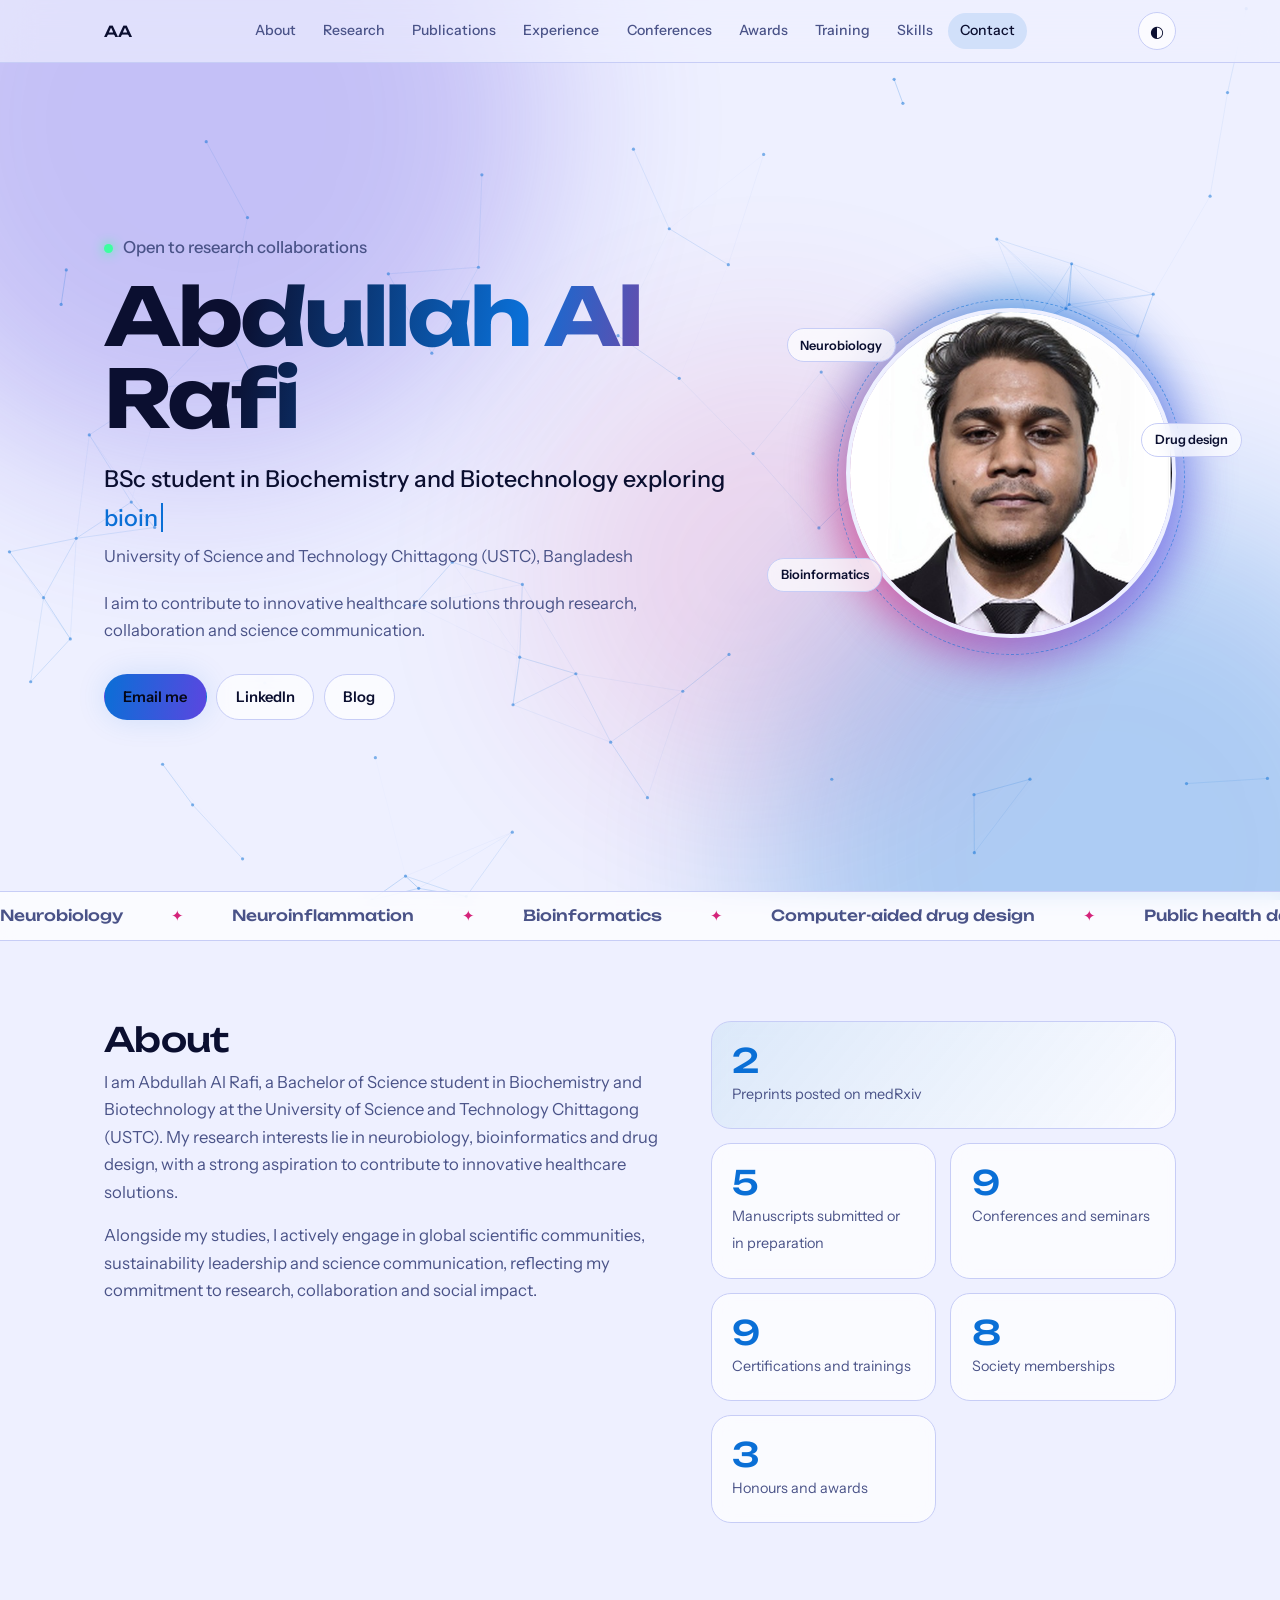
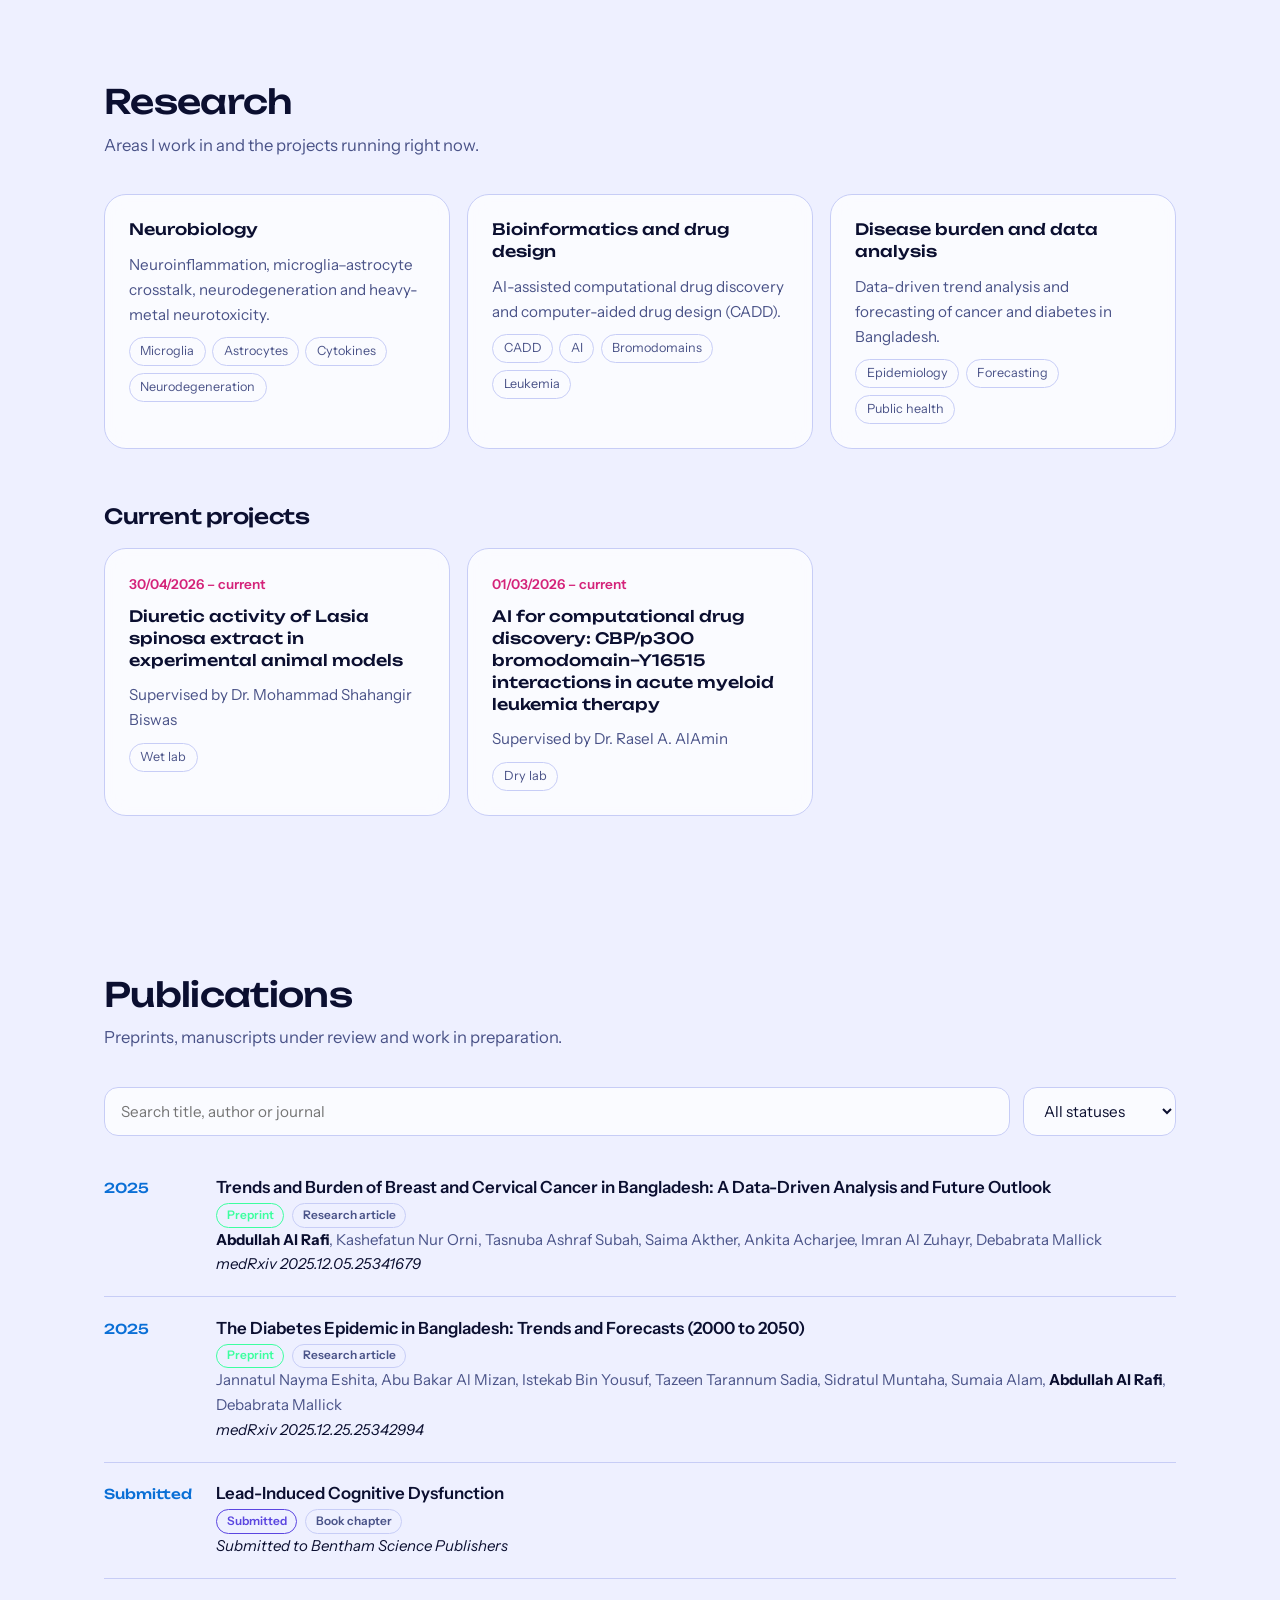
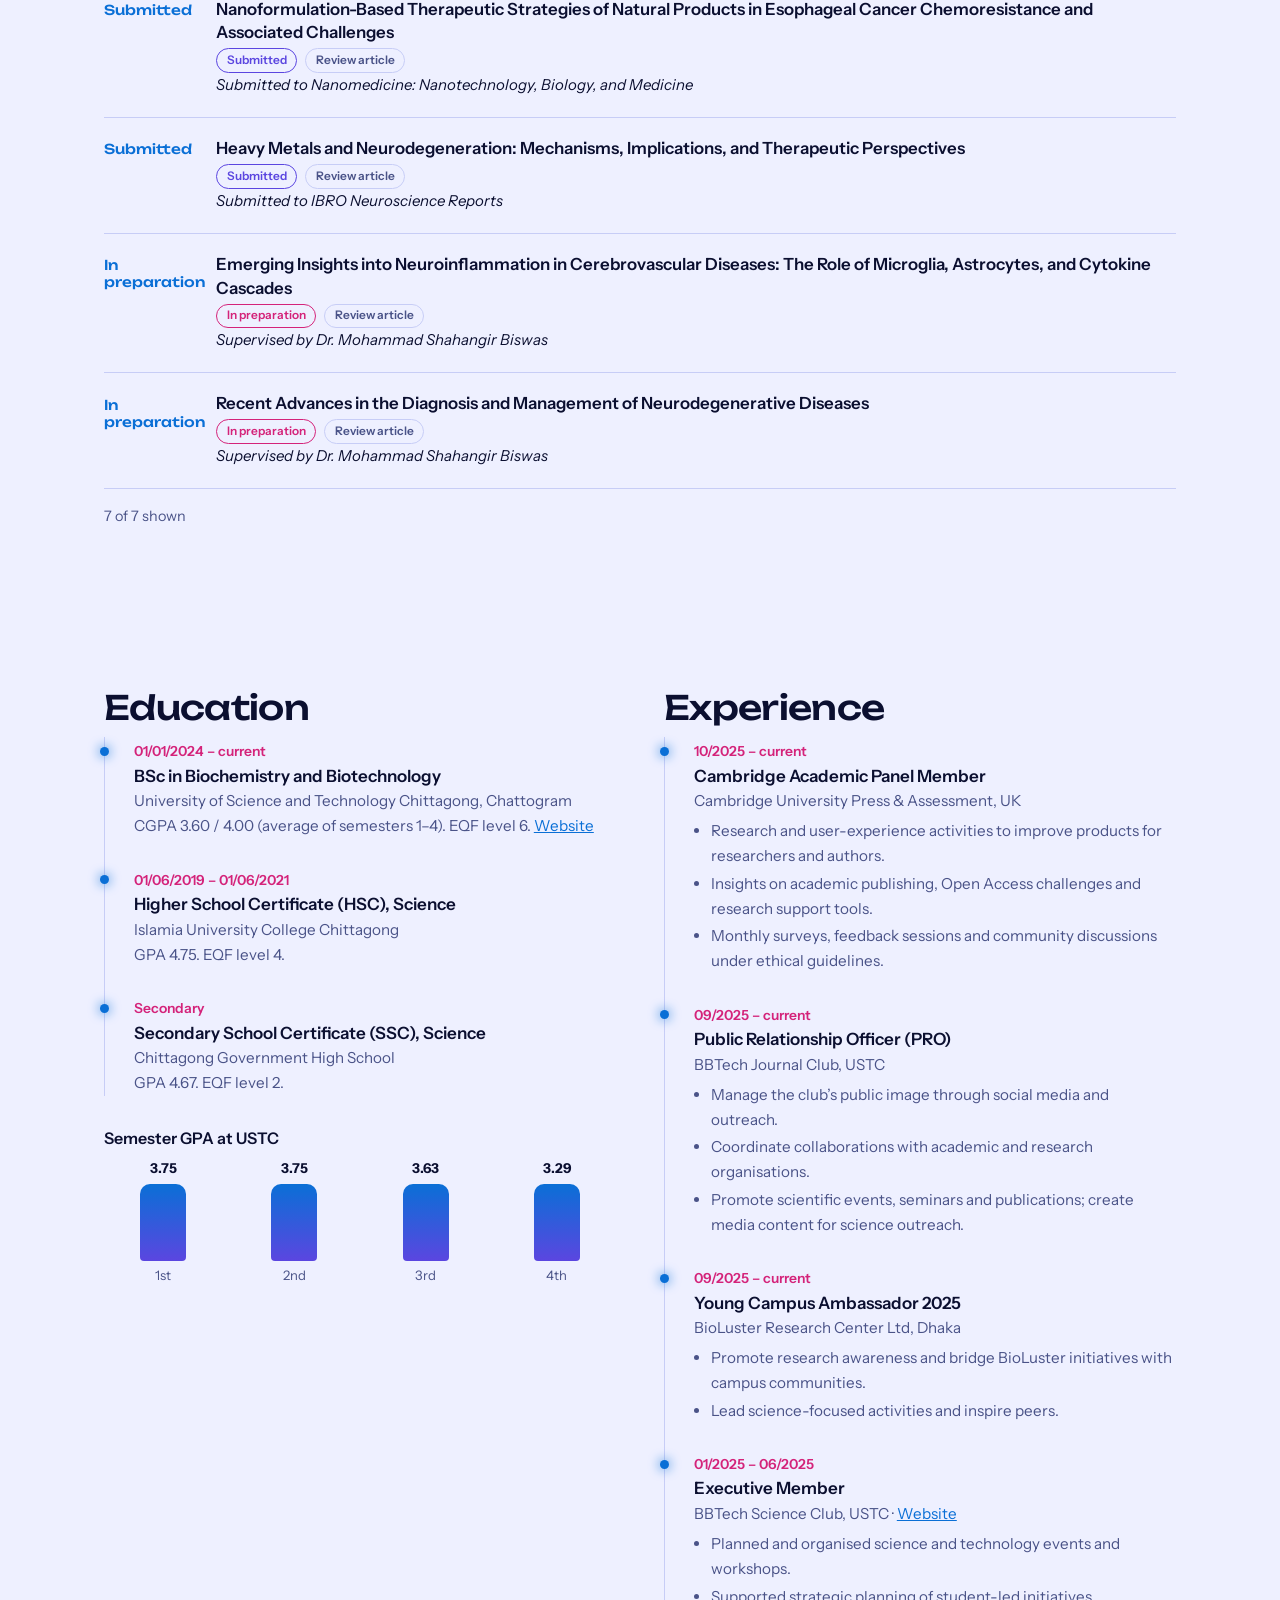
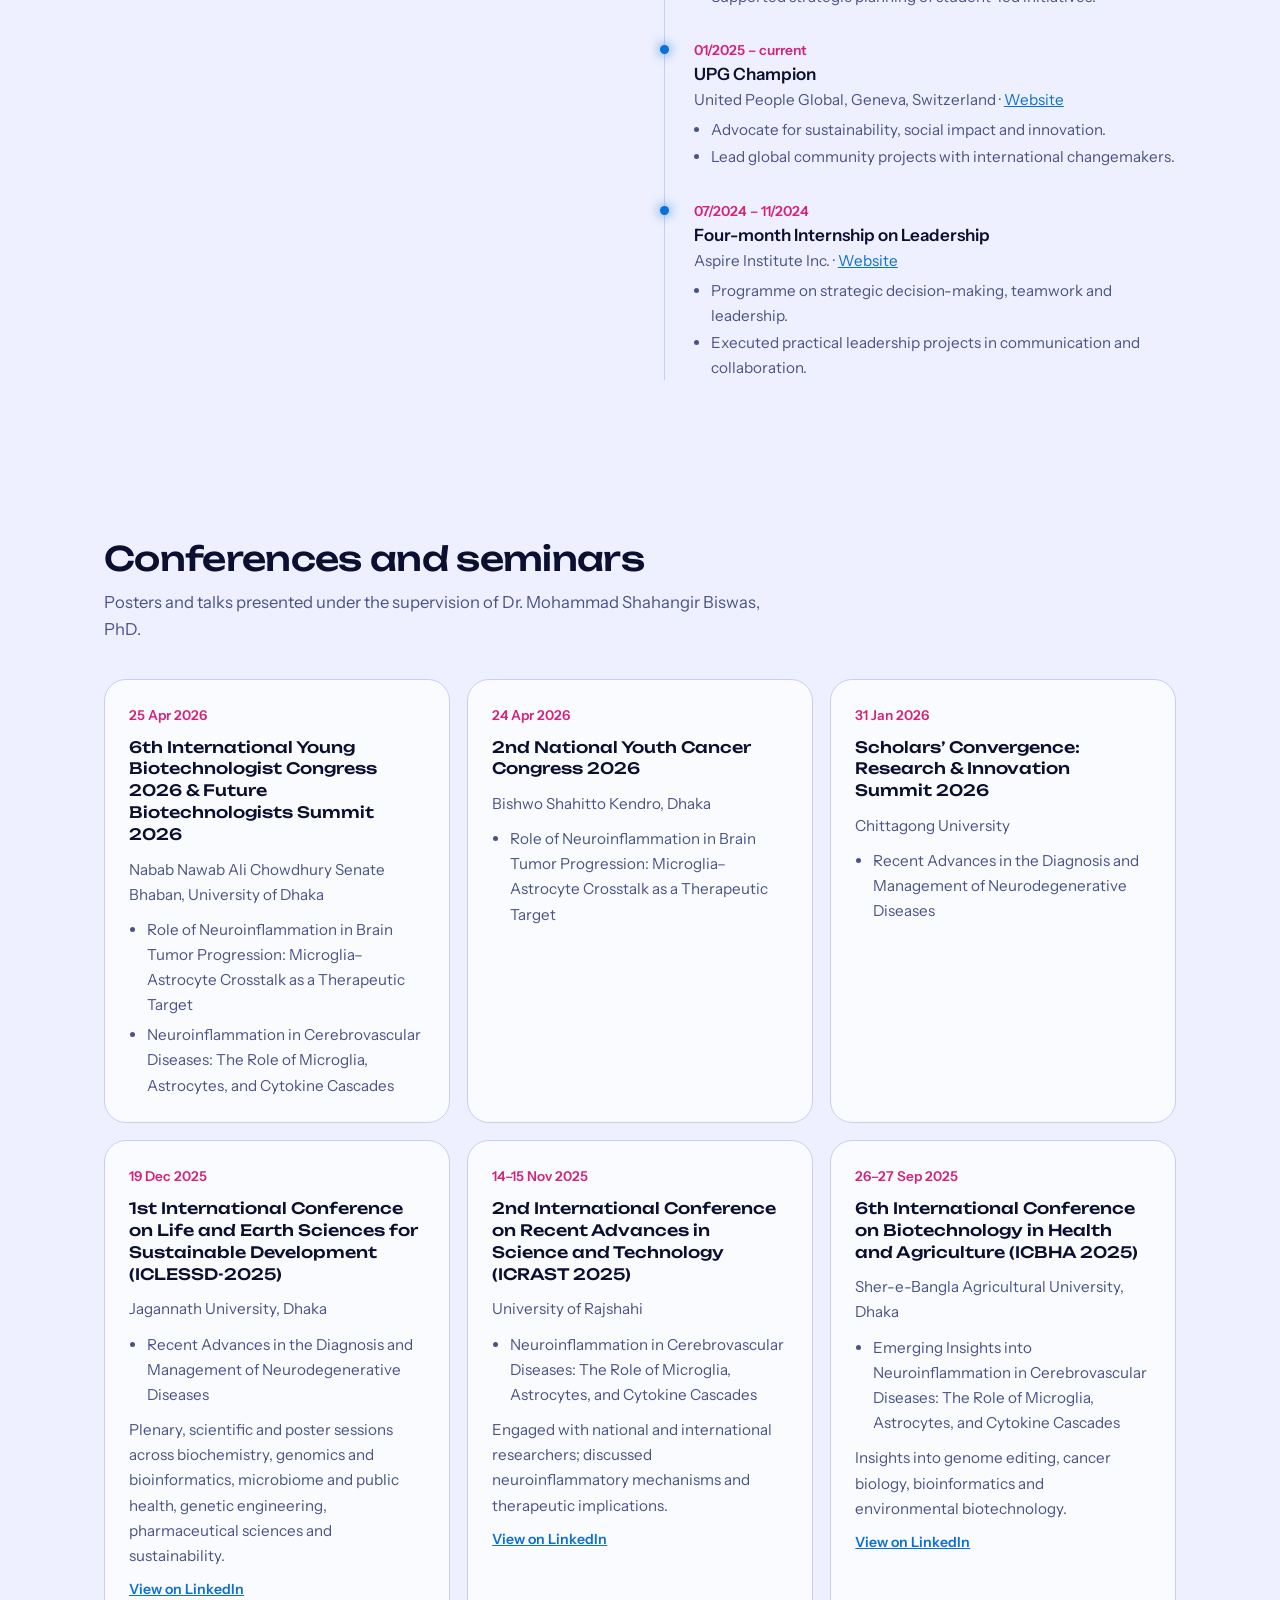
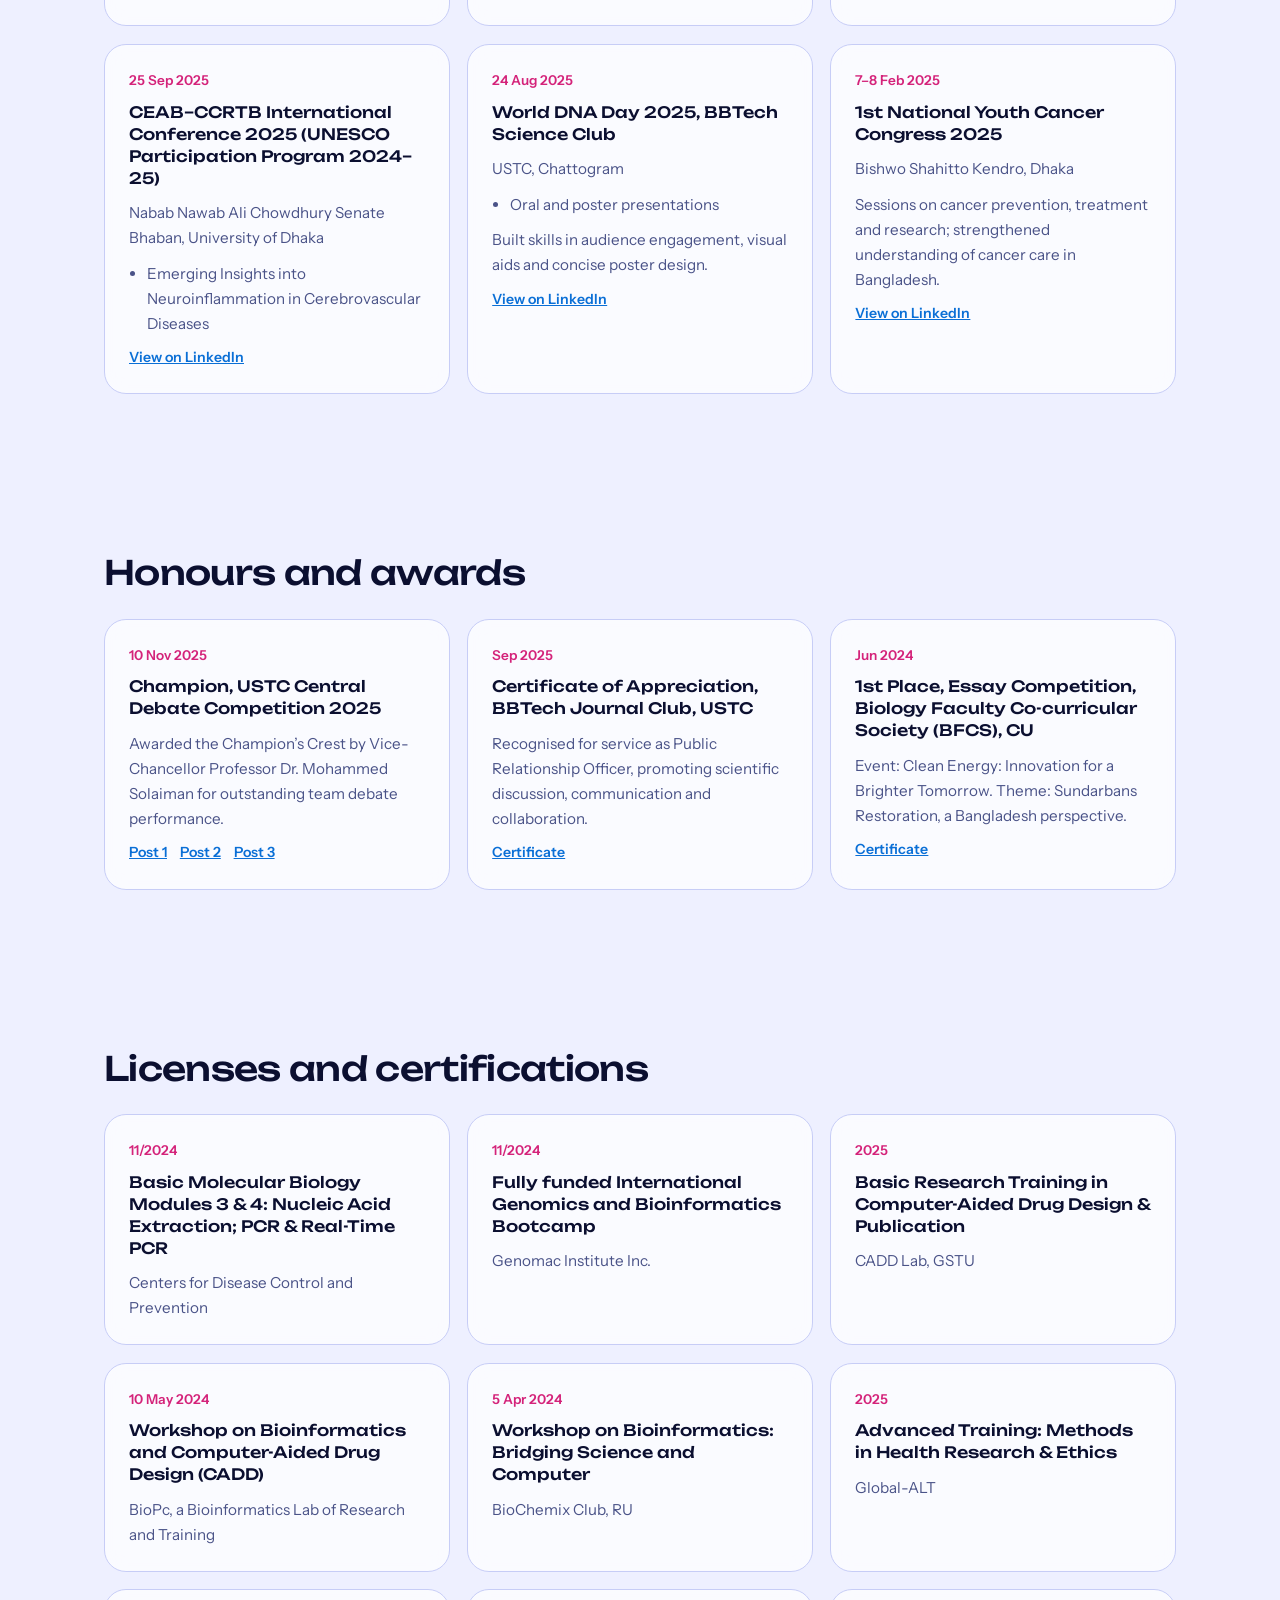
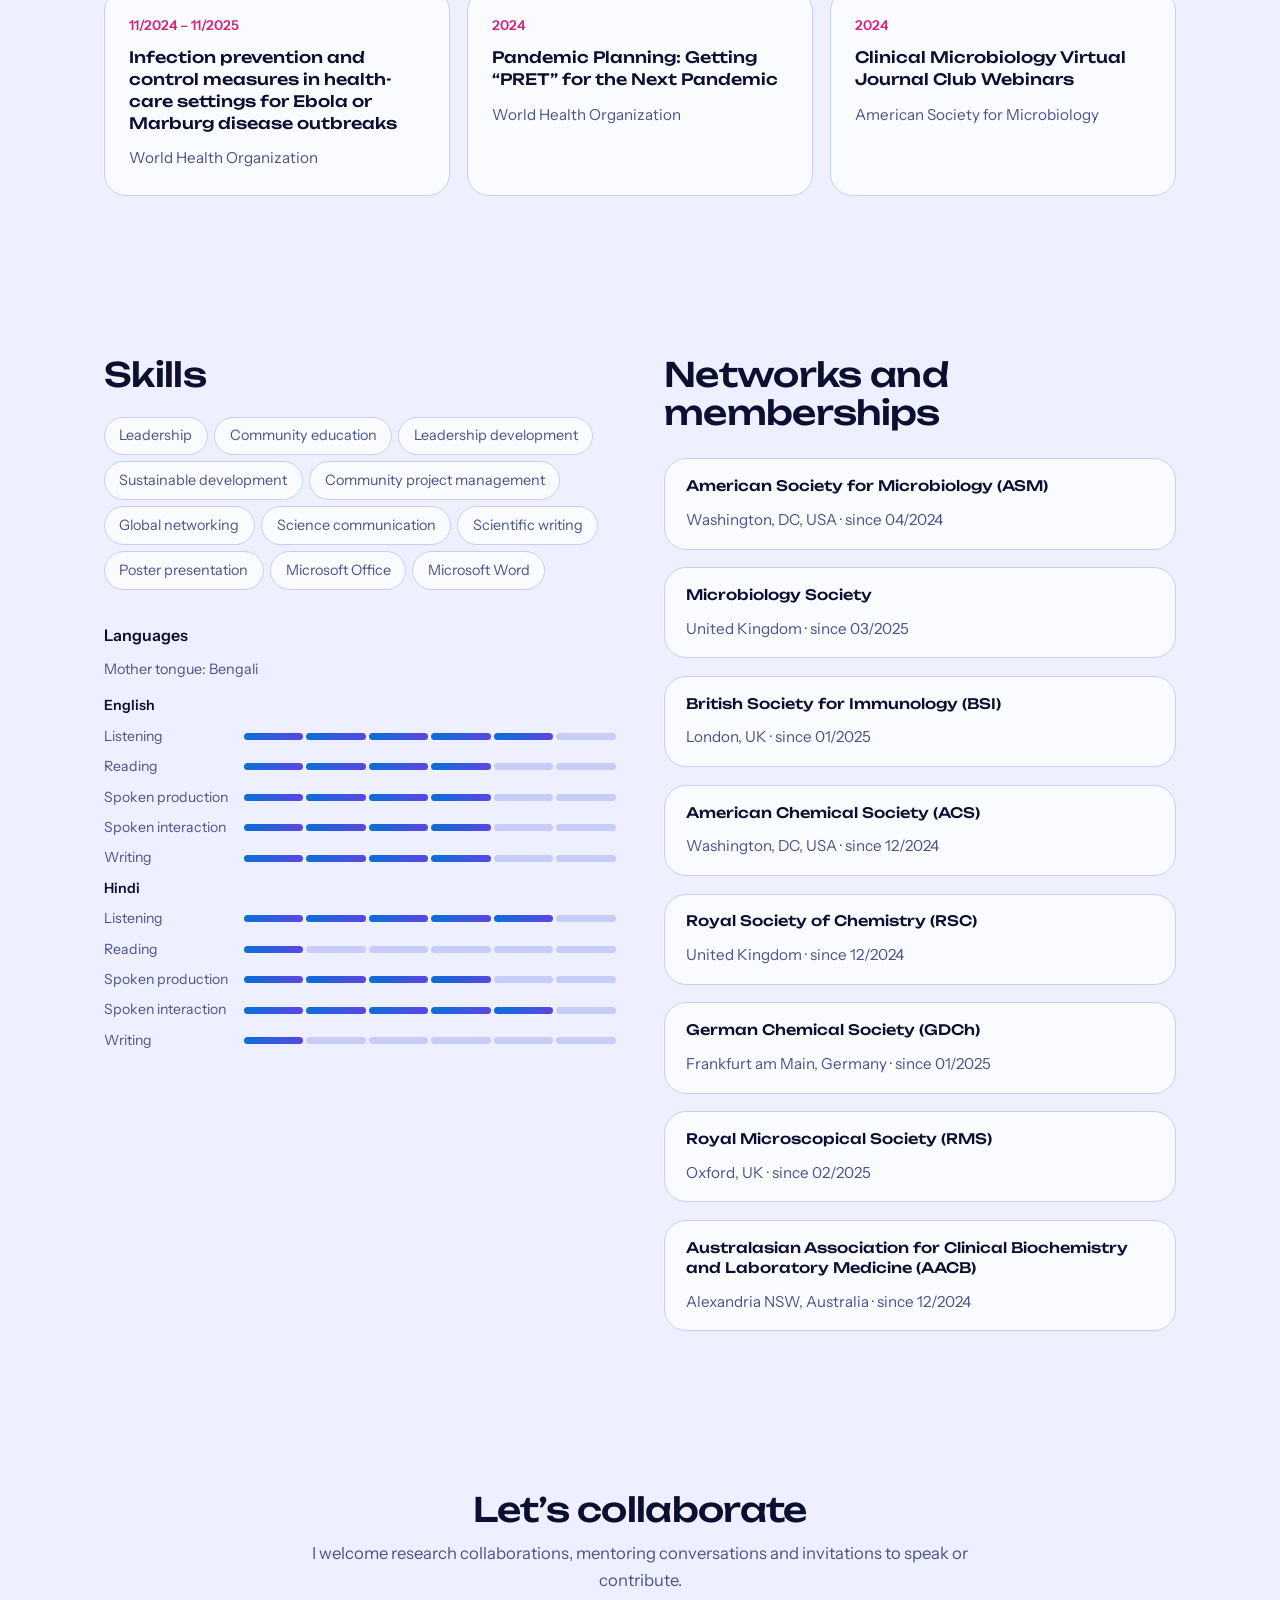
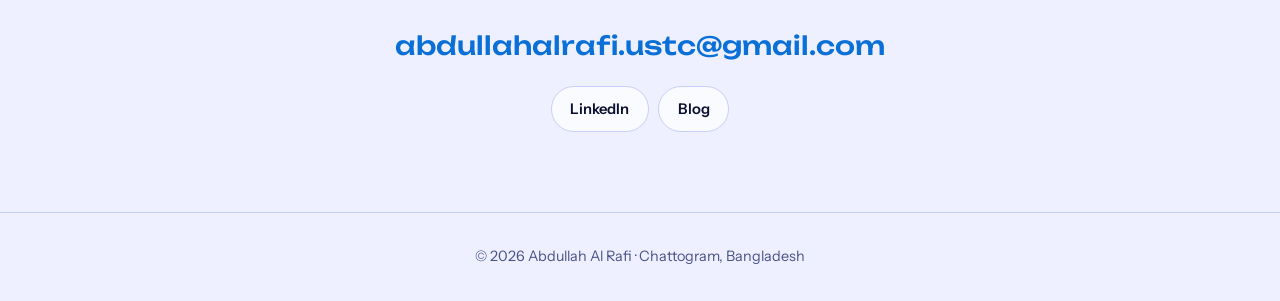
==== index.html @ 3cf6be60 "initial uploaded portfolio" ====
<!DOCTYPE html>
<html lang="en">
<head>
<meta charset="utf-8">
<meta name="viewport" content="width=device-width, initial-scale=1">
<title>Abdullah Al Rafi – Biochemistry, Neurobiology and Bioinformatics</title>
<meta name="description" content="Abdullah Al Rafi: BSc student in Biochemistry and Biotechnology at USTC. Neurobiology, bioinformatics and drug design research.">
<link rel="preconnect" href="https://fonts.googleapis.com">
<link rel="preconnect" href="https://fonts.gstatic.com" crossorigin>
<link href="https://fonts.googleapis.com/css2?family=Unbounded:wght@300;500;700&family=Instrument+Sans:ital,wght@0,400;0,500;0,600;1,400&display=swap" rel="stylesheet">
<style>
:root{--bg:#050716;--panel:#0d1131;--glass:rgba(16,21,58,.62);--line:#26305f;--ink:#eaedff;--mute:#9099cf;--ice:#6ff2ff;--flare:#ff5fa8;--vio:#8b7bff;--glow:rgba(111,242,255,.17);--display:'Unbounded','Trebuchet MS',sans-serif;--body:'Instrument Sans','Segoe UI',sans-serif}
@media(prefers-color-scheme:light){:root:not([data-theme=dark]){--bg:#eef0ff;--panel:#fff;--glass:rgba(255,255,255,.7);--line:#c7cdf6;--ink:#0b0f30;--mute:#4a5388;--ice:#0a6fd6;--flare:#d4237a;--vio:#5b46e0;--glow:rgba(10,111,214,.13)}}
:root[data-theme=light]{--bg:#eef0ff;--panel:#fff;--glass:rgba(255,255,255,.7);--line:#c7cdf6;--ink:#0b0f30;--mute:#4a5388;--ice:#0a6fd6;--flare:#d4237a;--vio:#5b46e0;--glow:rgba(10,111,214,.13)}
*{box-sizing:border-box;margin:0}
html{scroll-behavior:smooth;scroll-padding-top:76px}
body{background:var(--bg);color:var(--ink);font:400 1.04rem/1.65 var(--body);-webkit-font-smoothing:antialiased;overflow-x:hidden}
a{color:inherit}
:focus-visible{outline:2px solid var(--ice);outline-offset:3px;border-radius:6px}
.aurora{position:fixed;inset:0;z-index:0;pointer-events:none;overflow:hidden}
.aurora i{position:absolute;width:55vw;height:55vw;border-radius:50%;filter:blur(90px);opacity:.28;animation:drift 26s ease-in-out infinite alternate}
.aurora i:nth-child(1){background:var(--vio);top:-18vw;left:-12vw}
.aurora i:nth-child(2){background:var(--ice);bottom:-24vw;right:-14vw;animation-delay:-9s}
.aurora i:nth-child(3){background:var(--flare);width:36vw;height:36vw;top:38%;left:42%;opacity:.12;animation-delay:-16s}
@keyframes drift{to{transform:translate(8vw,6vw) scale(1.15)}}
#net{position:fixed;inset:0;width:100%;height:100%;z-index:0;pointer-events:none}
nav,header,main,footer{position:relative;z-index:1}
#bar{position:fixed;top:0;left:0;height:3px;width:0;z-index:20;background:linear-gradient(90deg,var(--ice),var(--vio),var(--flare))}
.wrap{max-width:1120px;margin:0 auto;padding:0 1.5rem}
nav{position:sticky;top:0;z-index:10;backdrop-filter:blur(16px);background:color-mix(in srgb,var(--bg) 66%,transparent);border-bottom:1px solid var(--line)}
nav .wrap{display:flex;justify-content:space-between;align-items:center;height:62px;gap:1rem}
nav b{font:500 .95rem var(--display)}
nav ul{display:flex;gap:.2rem;list-style:none;padding:0;overflow-x:auto;scrollbar-width:none}
nav ul a{display:block;padding:.4rem .75rem;border-radius:999px;text-decoration:none;color:var(--mute);font-weight:500;font-size:.88rem;white-space:nowrap;transition:color .2s,background .2s}
nav ul a:hover{color:var(--ink)}
nav ul a.on{color:var(--ink);background:var(--glow)}
#theme{background:var(--glass);border:1px solid var(--line);color:var(--ink);width:38px;height:38px;border-radius:50%;cursor:pointer;font-size:1rem;flex:none}
.hero{min-height:92vh;display:flex;align-items:center;padding:3rem 0}
.hero .wrap{display:grid;grid-template-columns:1fr auto;gap:4rem;align-items:center}
.hello{color:var(--mute);font-weight:500;margin-bottom:.9rem;display:flex;align-items:center;gap:.6rem}
.hello::before{content:"";width:9px;height:9px;border-radius:50%;background:#3dffa0;box-shadow:0 0 12px #3dffa0}
.hero h1{font:700 clamp(2.4rem,6.6vw,5rem)/1.02 var(--display);letter-spacing:-.035em;background:linear-gradient(100deg,var(--ink) 20%,var(--ice) 60%,var(--flare));-webkit-background-clip:text;background-clip:text;color:transparent}
.line{margin-top:1.3rem;font-size:clamp(1.1rem,2.2vw,1.45rem);font-weight:500}
.typed{color:var(--ice);border-right:2px solid var(--ice);padding-right:3px}
.aff{color:var(--mute);margin-top:.4rem}
.pitch{max-width:54ch;color:var(--mute);margin:1.2rem 0 1.8rem}
.links{display:flex;flex-wrap:wrap;gap:.6rem}
.btn{display:inline-block;padding:.62rem 1.15rem;border-radius:999px;font-weight:600;font-size:.92rem;text-decoration:none;border:1px solid var(--line);background:var(--glass);backdrop-filter:blur(8px);transition:transform .2s,border-color .2s,box-shadow .2s}
.btn.main{background:linear-gradient(100deg,var(--ice),var(--vio));color:#050716;border-color:transparent;box-shadow:0 0 30px var(--glow)}
.btn:hover{transform:translateY(-2px);border-color:var(--ice)}
.photo{position:relative;width:clamp(210px,27vw,330px);aspect-ratio:1}
.photo::before{content:"";position:absolute;inset:-16px;border-radius:50%;background:conic-gradient(from 0deg,var(--ice),var(--vio),var(--flare),var(--ice));filter:blur(22px);opacity:.6;animation:spin 14s linear infinite}
.photo::after{content:"";position:absolute;inset:-9px;border-radius:50%;border:1px dashed var(--ice);opacity:.55;animation:spin 40s linear infinite reverse}
.photo img,.photo .ini{position:relative;z-index:1;width:100%;height:100%;border-radius:50%;object-fit:cover;border:4px solid var(--bg);background:var(--panel)}
.photo .ini{display:grid;place-items:center;font:700 3.4rem var(--display);color:var(--ice)}
.chip{position:absolute;z-index:2;padding:.35rem .8rem;border-radius:999px;font-size:.8rem;font-weight:600;background:var(--glass);backdrop-filter:blur(10px);border:1px solid var(--line);animation:float 6s ease-in-out infinite alternate}
.chip:nth-of-type(1){top:6%;left:-18%}.chip:nth-of-type(2){bottom:16%;left:-24%;animation-delay:-2s}.chip:nth-of-type(3){top:34%;right:-20%;animation-delay:-4s}
@keyframes spin{to{transform:rotate(360deg)}}
@keyframes float{to{transform:translateY(-10px)}}
.marq{border-block:1px solid var(--line);background:var(--glass);backdrop-filter:blur(8px);overflow:hidden;padding:.9rem 0}
.marq div{display:flex;gap:3rem;width:max-content;animation:scroll 40s linear infinite;color:var(--mute);font:500 .95rem var(--display)}
.marq span::after{content:"✦";margin-left:3rem;color:var(--flare)}
@keyframes scroll{to{transform:translateX(-50%)}}
section{padding:5rem 0}
h2{font:500 clamp(1.45rem,3.2vw,2.1rem)/1.15 var(--display);letter-spacing:-.02em;margin-bottom:.6rem}
.sub{color:var(--mute);margin-bottom:2.2rem;max-width:62ch}
.about{display:grid;grid-template-columns:1.2fr 1fr;gap:3rem;align-items:start}
.about p{color:var(--mute)}.about p+p{margin-top:1rem}
.stats{display:grid;grid-template-columns:1fr 1fr;gap:.9rem}
.stat{padding:1.3rem;border-radius:20px;background:var(--glass);backdrop-filter:blur(10px);border:1px solid var(--line)}
.stat:first-child{grid-column:span 2;background:linear-gradient(130deg,var(--glow),transparent),var(--glass)}
.stat strong{display:block;font:500 2.1rem/1.1 var(--display);color:var(--ice)}
.stat span{color:var(--mute);font-size:.9rem}
.grid{display:grid;grid-template-columns:repeat(auto-fill,minmax(310px,1fr));gap:1.1rem}
.card{position:relative;display:flex;flex-direction:column;gap:.65rem;padding:1.5rem;background:var(--glass);backdrop-filter:blur(10px);border:1px solid var(--line);border-radius:22px;text-decoration:none;overflow:hidden;transition:border-color .25s,transform .25s}
.card::before{content:"";position:absolute;inset:0;background:radial-gradient(340px circle at var(--mx,50%) var(--my,0%),var(--glow),transparent 60%);opacity:0;transition:opacity .3s;pointer-events:none}
.card:hover{border-color:var(--ice)}.card:hover::before{opacity:1}
a.card:hover{transform:translateY(-3px)}
.card>*{position:relative}
.card h3{font:500 .98rem/1.4 var(--display)}
.card p,.card li{color:var(--mute);font-size:.95rem}
.card ul{padding-left:1.1rem;display:grid;gap:.3rem}
.when{color:var(--flare);font-weight:600;font-size:.85rem}
.tags{display:flex;flex-wrap:wrap;gap:.4rem}
.tags i{font-style:normal;font-size:.79rem;padding:.2rem .65rem;border:1px solid var(--line);border-radius:999px;color:var(--mute)}
.lk{display:flex;flex-wrap:wrap;gap:.8rem;font-size:.88rem;font-weight:600}.lk a{color:var(--ice)}
.meta{display:flex;gap:1rem;font-size:.86rem;color:var(--mute)}
.dot{display:inline-block;width:9px;height:9px;border-radius:50%;background:var(--flare);margin-right:.4rem}
.tools{display:flex;gap:.8rem;flex-wrap:wrap;margin-bottom:1.3rem}
.tools input,.tools select{background:var(--glass);color:var(--ink);border:1px solid var(--line);border-radius:14px;padding:.7rem 1rem;font:inherit;font-size:.95rem}
.tools input{flex:1;min-width:200px}
.pub{display:grid;grid-template-columns:96px 1fr;gap:1rem;padding:1.2rem 0;border-bottom:1px solid var(--line)}
.pub .yr{font:500 .85rem var(--display);color:var(--ice);padding-top:.2rem}
.pub h3{font:600 1.05rem/1.4 var(--body)}
.pub h3 a{text-decoration:none}.pub h3 a:hover{color:var(--ice)}
.pub .au{color:var(--mute);font-size:.94rem}.pub .au b{color:var(--ink)}
.pub .ve{font-size:.94rem;font-style:italic}
.tg{display:inline-block;margin:.1rem .5rem 0 0;font-size:.74rem;font-style:normal;font-weight:600;padding:.1rem .6rem;border:1px solid var(--flare);color:var(--flare);border-radius:999px}
.tg.ok{border-color:#3dffa0;color:#3dffa0}.tg.sub2{border-color:var(--vio);color:var(--vio)}
.two{display:grid;grid-template-columns:1fr 1fr;gap:3rem}
.tl{position:relative;padding-left:1.8rem;border-left:1px solid var(--line);display:grid;gap:1.7rem}
.tl>div{position:relative}
.tl>div::before{content:"";position:absolute;left:calc(-1.8rem - 5px);top:.6rem;width:9px;height:9px;border-radius:50%;background:var(--ice);box-shadow:0 0 12px var(--ice)}
.tl small{color:var(--flare);font-weight:600}
.tl h3{font:600 1.06rem/1.4 var(--body)}.tl p,.tl li{color:var(--mute);font-size:.95rem}
.tl ul{padding-left:1.1rem;margin-top:.3rem;display:grid;gap:.15rem}
.gpa{display:flex;align-items:flex-end;gap:.8rem;height:130px;margin-top:.6rem}
.gpa div{flex:1;display:flex;flex-direction:column;justify-content:flex-end;align-items:center;gap:.3rem;height:100%;font-size:.82rem;color:var(--mute)}
.gpa em{display:block;width:100%;max-width:46px;border-radius:10px 10px 4px 4px;background:linear-gradient(180deg,var(--ice),var(--vio));font-style:normal}
.gpa b{color:var(--ink);font-size:.85rem}
.lang{display:grid;gap:.45rem;font-size:.88rem;color:var(--mute)}
.lang div{display:grid;grid-template-columns:130px 1fr;align-items:center;gap:.6rem}
.seg{display:flex;gap:3px}.seg i{height:7px;flex:1;border-radius:4px;background:var(--line)}.seg i.f{background:linear-gradient(90deg,var(--ice),var(--vio))}
.list{list-style:none;padding:0;display:grid;gap:.9rem}
.contact{text-align:center}.contact .sub{margin-inline:auto}.contact .links{justify-content:center}
.big{font:500 clamp(1.1rem,3vw,1.6rem) var(--display);text-decoration:none;color:var(--ice);word-break:break-all;display:inline-block;margin-bottom:1.6rem}
footer{padding:2rem 0;text-align:center;color:var(--mute);font-size:.9rem;border-top:1px solid var(--line)}
.note{color:var(--mute);font-size:.9rem;margin-top:1rem}
#top{position:fixed;right:1.2rem;bottom:1.2rem;z-index:10;width:44px;height:44px;border-radius:50%;border:1px solid var(--line);background:var(--glass);backdrop-filter:blur(10px);color:var(--ink);cursor:pointer;opacity:0;pointer-events:none;transition:opacity .25s}
#top.show{opacity:1;pointer-events:auto}
@media(max-width:860px){.hero .wrap,.about,.two{grid-template-columns:1fr}.photo{width:210px;order:-1;margin:1rem 0 0 1.4rem}.chip{display:none}.pub{grid-template-columns:1fr;gap:.2rem}.hero{padding-top:1.5rem}}
@media(prefers-reduced-motion:reduce){*{transition:none!important;animation:none!important;scroll-behavior:auto!important}}
</style>
</head>
<body>
<div id="bar"></div>
<div class="aurora" aria-hidden="true"><i></i><i></i><i></i></div>
<canvas id="net" aria-hidden="true"></canvas>

<nav><div class="wrap"><b id="brand">AR</b>
<ul id="menu"></ul>
<button id="theme" aria-label="Switch light or dark theme">◐</button></div></nav>

<header class="hero"><div class="wrap">
  <div>
    <div class="hello" id="hello"></div>
    <h1 id="hname"></h1>
    <p class="line" id="line"></p>
    <p class="aff" id="aff"></p>
    <p class="pitch" id="pitch"></p>
    <div class="links" id="heroLinks"></div>
  </div>
  <div class="photo" id="photo"><span class="chip">Neurobiology</span><span class="chip">Bioinformatics</span><span class="chip">Drug design</span></div>
</div></header>
<div class="marq" aria-hidden="true"><div id="marq"></div></div>

<main>
<section id="about"><div class="wrap about">
  <div><h2>About</h2><div id="bio"></div></div>
  <div class="stats" id="stats"></div>
</div></section>

<section id="research"><div class="wrap"><h2>Research</h2><p class="sub">Areas I work in and the projects running right now.</p>
  <div class="grid" id="interests"></div>
  <h2 style="margin-top:3.5rem;font-size:1.3rem">Current projects</h2>
  <div class="grid" id="projects" style="margin-top:1.2rem"></div>
</div></section>

<section id="pubs"><div class="wrap"><h2>Publications</h2><p class="sub">Preprints, manuscripts under review and work in preparation.</p>
  <div class="tools"><input id="q" type="search" placeholder="Search title, author or journal" aria-label="Search publications"><select id="ty" aria-label="Filter by status"></select></div>
  <div id="pubList"></div><p class="note" id="pubCount"></p>
</div></section>

<section id="path"><div class="wrap two">
  <div><h2>Education</h2><div class="tl" id="edu"></div>
    <h3 style="margin:2rem 0 .2rem;font:600 1rem var(--body)">Semester GPA at USTC</h3><div class="gpa" id="gpa"></div></div>
  <div><h2>Experience</h2><div class="tl" id="exp"></div></div>
</div></section>

<section id="conf"><div class="wrap"><h2>Conferences and seminars</h2><p class="sub">Posters and talks presented under the supervision of Dr. Mohammad Shahangir Biswas, PhD.</p><div class="grid" id="confGrid"></div></div></section>

<section id="awards"><div class="wrap"><h2>Honours and awards</h2><div class="grid" id="awardGrid" style="margin-top:1.6rem"></div></div></section>

<section id="learn"><div class="wrap"><h2>Licenses and certifications</h2><div class="grid" id="certGrid" style="margin-top:1.6rem"></div></div></section>

<section id="skills"><div class="wrap two">
  <div><h2>Skills</h2><div class="tags" id="skillTags" style="margin:1.4rem 0 2.2rem"></div>
    <h3 style="margin-bottom:.8rem;font:600 1rem var(--body)">Languages</h3><p class="note" id="mother" style="margin:0 0 .8rem"></p><div class="lang" id="langs"></div></div>
  <div><h2>Networks and memberships</h2><div class="grid" id="member" style="margin-top:1.6rem;grid-template-columns:1fr"></div></div>
</div></section>

<section id="code" hidden><div class="wrap"><h2>Code, live from GitHub</h2><div class="grid" id="repos" style="margin-top:1.6rem"></div><p class="note" id="rnote"></p></div></section>

<section id="contact" class="contact"><div class="wrap">
  <h2>Let’s collaborate</h2><p class="sub" id="cta"></p>
  <a class="big" id="bigmail" href="#"></a><div class="links" id="contactLinks"></div>
</div></section>
</main>
<footer><div class="wrap">© <span id="yr"></span> Abdullah Al Rafi · Chattogram, Bangladesh</div></footer>
<button id="top" aria-label="Back to top">↑</button>

<script>
/* ======================== EDIT EVERYTHING HERE ======================== */
const CONFIG={
 name:"Abdullah Al Rafi", authorName:"Abdullah Al Rafi", photo:"profile.jpg",
 github:"",                      // add your GitHub username to show a live code section
 cv:"",                          // e.g. "cv.pdf" (upload it next to index.html) to show a Download CV button
 email:"abdullahalrafi.ustc@gmail.com",
 social:[{label:"LinkedIn",url:"https://www.linkedin.com/in/abdullahalraafi/"},{label:"Blog",url:"https://abdullah-rafi.blogspot.com/"}],
 role:"BSc student in Biochemistry and Biotechnology",
 affiliation:"University of Science and Technology Chittagong (USTC), Bangladesh",
 words:["neurobiology","bioinformatics","drug design","neuroinflammation"],
 pitch:"I aim to contribute to innovative healthcare solutions through research, collaboration and science communication.",
 bio:["I am Abdullah Al Rafi, a Bachelor of Science student in Biochemistry and Biotechnology at the University of Science and Technology Chittagong (USTC). My research interests lie in neurobiology, bioinformatics and drug design, with a strong aspiration to contribute to innovative healthcare solutions.","Alongside my studies, I actively engage in global scientific communities, sustainability leadership and science communication, reflecting my commitment to research, collaboration and social impact."],
 marquee:["Neurobiology","Neuroinflammation","Bioinformatics","Computer-aided drug design","Public health data","Science communication","Leadership"],
 interests:[
  {title:"Neurobiology",text:"Neuroinflammation, microglia–astrocyte crosstalk, neurodegeneration and heavy-metal neurotoxicity.",tags:["Microglia","Astrocytes","Cytokines","Neurodegeneration"]},
  {title:"Bioinformatics and drug design",text:"AI-assisted computational drug discovery and computer-aided drug design (CADD).",tags:["CADD","AI","Bromodomains","Leukemia"]},
  {title:"Disease burden and data analysis",text:"Data-driven trend analysis and forecasting of cancer and diabetes in Bangladesh.",tags:["Epidemiology","Forecasting","Public health"]}],
 projects:[
  {when:"30/04/2026 – current",kind:"Wet lab",title:"Diuretic activity of Lasia spinosa extract in experimental animal models",who:"Supervised by Dr. Mohammad Shahangir Biswas"},
  {when:"01/03/2026 – current",kind:"Dry lab",title:"AI for computational drug discovery: CBP/p300 bromodomain–Y16515 interactions in acute myeloid leukemia therapy",who:"Supervised by Dr. Rasel A. AlAmin"}],
 publications:[
  {when:"2025",status:"Preprint",kind:"Research article",title:"Trends and Burden of Breast and Cervical Cancer in Bangladesh: A Data-Driven Analysis and Future Outlook",authors:"Abdullah Al Rafi, Kashefatun Nur Orni, Tasnuba Ashraf Subah, Saima Akther, Ankita Acharjee, Imran Al Zuhayr, Debabrata Mallick",venue:"medRxiv 2025.12.05.25341679",link:"https://doi.org/10.64898/2025.12.05.25341679"},
  {when:"2025",status:"Preprint",kind:"Research article",title:"The Diabetes Epidemic in Bangladesh: Trends and Forecasts (2000 to 2050)",authors:"Jannatul Nayma Eshita, Abu Bakar Al Mizan, Istekab Bin Yousuf, Tazeen Tarannum Sadia, Sidratul Muntaha, Sumaia Alam, Abdullah Al Rafi, Debabrata Mallick",venue:"medRxiv 2025.12.25.25342994",link:"https://doi.org/10.64898/2025.12.25.25342994"},
  {when:"Submitted",status:"Submitted",kind:"Book chapter",title:"Lead-Induced Cognitive Dysfunction",authors:"",venue:"Submitted to Bentham Science Publishers"},
  {when:"Submitted",status:"Submitted",kind:"Review article",title:"Nanoformulation-Based Therapeutic Strategies of Natural Products in Esophageal Cancer Chemoresistance and Associated Challenges",authors:"",venue:"Submitted to Nanomedicine: Nanotechnology, Biology, and Medicine"},
  {when:"Submitted",status:"Submitted",kind:"Review article",title:"Heavy Metals and Neurodegeneration: Mechanisms, Implications, and Therapeutic Perspectives",authors:"",venue:"Submitted to IBRO Neuroscience Reports"},
  {when:"In preparation",status:"In preparation",kind:"Review article",title:"Emerging Insights into Neuroinflammation in Cerebrovascular Diseases: The Role of Microglia, Astrocytes, and Cytokine Cascades",authors:"",venue:"Supervised by Dr. Mohammad Shahangir Biswas"},
  {when:"In preparation",status:"In preparation",kind:"Review article",title:"Recent Advances in the Diagnosis and Management of Neurodegenerative Diseases",authors:"",venue:"Supervised by Dr. Mohammad Shahangir Biswas"}],
 education:[
  {when:"01/01/2024 – current",title:"BSc in Biochemistry and Biotechnology",place:"University of Science and Technology Chittagong, Chattogram",detail:"CGPA 3.60 / 4.00 (average of semesters 1–4). EQF level 6.",link:"https://ustc.ac.bd/"},
  {when:"01/06/2019 – 01/06/2021",title:"Higher School Certificate (HSC), Science",place:"Islamia University College Chittagong",detail:"GPA 4.75. EQF level 4."},
  {when:"Secondary",title:"Secondary School Certificate (SSC), Science",place:"Chittagong Government High School",detail:"GPA 4.67. EQF level 2."}],
 gpa:[["1st",3.75],["2nd",3.75],["3rd",3.63],["4th",3.29]],
 experience:[
  {when:"10/2025 – current",title:"Cambridge Academic Panel Member",place:"Cambridge University Press & Assessment, UK",items:["Research and user-experience activities to improve products for researchers and authors.","Insights on academic publishing, Open Access challenges and research support tools.","Monthly surveys, feedback sessions and community discussions under ethical guidelines."]},
  {when:"09/2025 – current",title:"Public Relationship Officer (PRO)",place:"BBTech Journal Club, USTC",items:["Manage the club’s public image through social media and outreach.","Coordinate collaborations with academic and research organisations.","Promote scientific events, seminars and publications; create media content for science outreach."]},
  {when:"09/2025 – current",title:"Young Campus Ambassador 2025",place:"BioLuster Research Center Ltd, Dhaka",items:["Promote research awareness and bridge BioLuster initiatives with campus communities.","Lead science-focused activities and inspire peers."]},
  {when:"01/2025 – 06/2025",title:"Executive Member",place:"BBTech Science Club, USTC",items:["Planned and organised science and technology events and workshops.","Supported strategic planning of student-led initiatives."],link:"https://www.facebook.com/bbtechscienceclub"},
  {when:"01/2025 – current",title:"UPG Champion",place:"United People Global, Geneva, Switzerland",items:["Advocate for sustainability, social impact and innovation.","Lead global community projects with international changemakers."],link:"https://unitedpeople.global/"},
  {when:"07/2024 – 11/2024",title:"Four-month Internship on Leadership",place:"Aspire Institute Inc.",items:["Programme on strategic decision-making, teamwork and leadership.","Executed practical leadership projects in communication and collaboration."],link:"https://www.aspireleaders.org/"}],
 conferences:[
  {when:"25 Apr 2026",title:"6th International Young Biotechnologist Congress 2026 & Future Biotechnologists Summit 2026",place:"Nabab Nawab Ali Chowdhury Senate Bhaban, University of Dhaka",posters:["Role of Neuroinflammation in Brain Tumor Progression: Microglia–Astrocyte Crosstalk as a Therapeutic Target","Neuroinflammation in Cerebrovascular Diseases: The Role of Microglia, Astrocytes, and Cytokine Cascades"]},
  {when:"24 Apr 2026",title:"2nd National Youth Cancer Congress 2026",place:"Bishwo Shahitto Kendro, Dhaka",posters:["Role of Neuroinflammation in Brain Tumor Progression: Microglia–Astrocyte Crosstalk as a Therapeutic Target"]},
  {when:"31 Jan 2026",title:"Scholars’ Convergence: Research & Innovation Summit 2026",place:"Chittagong University",posters:["Recent Advances in the Diagnosis and Management of Neurodegenerative Diseases"]},
  {when:"19 Dec 2025",title:"1st International Conference on Life and Earth Sciences for Sustainable Development (ICLESSD-2025)",place:"Jagannath University, Dhaka",posters:["Recent Advances in the Diagnosis and Management of Neurodegenerative Diseases"],note:"Plenary, scientific and poster sessions across biochemistry, genomics and bioinformatics, microbiome and public health, genetic engineering, pharmaceutical sciences and sustainability.",link:"https://lnkd.in/g6eH8Fxv"},
  {when:"14–15 Nov 2025",title:"2nd International Conference on Recent Advances in Science and Technology (ICRAST 2025)",place:"University of Rajshahi",posters:["Neuroinflammation in Cerebrovascular Diseases: The Role of Microglia, Astrocytes, and Cytokine Cascades"],note:"Engaged with national and international researchers; discussed neuroinflammatory mechanisms and therapeutic implications.",link:"https://lnkd.in/gnBGSKdy"},
  {when:"26–27 Sep 2025",title:"6th International Conference on Biotechnology in Health and Agriculture (ICBHA 2025)",place:"Sher-e-Bangla Agricultural University, Dhaka",posters:["Emerging Insights into Neuroinflammation in Cerebrovascular Diseases: The Role of Microglia, Astrocytes, and Cytokine Cascades"],note:"Insights into genome editing, cancer biology, bioinformatics and environmental biotechnology.",link:"https://lnkd.in/gDeVJtNV"},
  {when:"25 Sep 2025",title:"CEAB–CCRTB International Conference 2025 (UNESCO Participation Program 2024–25)",place:"Nabab Nawab Ali Chowdhury Senate Bhaban, University of Dhaka",posters:["Emerging Insights into Neuroinflammation in Cerebrovascular Diseases"],link:"https://lnkd.in/gZgutyxm"},
  {when:"24 Aug 2025",title:"World DNA Day 2025, BBTech Science Club",place:"USTC, Chattogram",posters:["Oral and poster presentations"],note:"Built skills in audience engagement, visual aids and concise poster design.",link:"https://lnkd.in/gb8wuHKd"},
  {when:"7–8 Feb 2025",title:"1st National Youth Cancer Congress 2025",place:"Bishwo Shahitto Kendro, Dhaka",posters:[],note:"Sessions on cancer prevention, treatment and research; strengthened understanding of cancer care in Bangladesh.",link:"https://lnkd.in/gT-c3-U9"}],
 awards:[
  {when:"10 Nov 2025",title:"Champion, USTC Central Debate Competition 2025",text:"Awarded the Champion’s Crest by Vice-Chancellor Professor Dr. Mohammed Solaiman for outstanding team debate performance.",links:[["Post 1","https://www.facebook.com/share/p/1Buwf6e6sY/"],["Post 2","https://www.facebook.com/share/p/1MPU6HVyhB/"],["Post 3","https://www.facebook.com/share/p/1Cx3UNtb7w/"]]},
  {when:"Sep 2025",title:"Certificate of Appreciation, BBTech Journal Club, USTC",text:"Recognised for service as Public Relationship Officer, promoting scientific discussion, communication and collaboration.",links:[["Certificate","https://lnkd.in/gSnqg6mX"]]},
  {when:"Jun 2024",title:"1st Place, Essay Competition, Biology Faculty Co-curricular Society (BFCS), CU",text:"Event: Clean Energy: Innovation for a Brighter Tomorrow. Theme: Sundarbans Restoration, a Bangladesh perspective.",links:[["Certificate","https://lnkd.in/gtCSxZ6x"]]}],
 certs:[
  {when:"11/2024",title:"Basic Molecular Biology Modules 3 & 4: Nucleic Acid Extraction; PCR & Real-Time PCR",org:"Centers for Disease Control and Prevention"},
  {when:"11/2024",title:"Fully funded International Genomics and Bioinformatics Bootcamp",org:"Genomac Institute Inc."},
  {when:"2025",title:"Basic Research Training in Computer-Aided Drug Design & Publication",org:"CADD Lab, GSTU"},
  {when:"10 May 2024",title:"Workshop on Bioinformatics and Computer-Aided Drug Design (CADD)",org:"BioPc, a Bioinformatics Lab of Research and Training"},
  {when:"5 Apr 2024",title:"Workshop on Bioinformatics: Bridging Science and Computer",org:"BioChemix Club, RU"},
  {when:"2025",title:"Advanced Training: Methods in Health Research & Ethics",org:"Global-ALT"},
  {when:"11/2024 – 11/2025",title:"Infection prevention and control measures in health-care settings for Ebola or Marburg disease outbreaks",org:"World Health Organization"},
  {when:"2024",title:"Pandemic Planning: Getting “PRET” for the Next Pandemic",org:"World Health Organization"},
  {when:"2024",title:"Clinical Microbiology Virtual Journal Club Webinars",org:"American Society for Microbiology"}],
 memberships:[
  ["American Society for Microbiology (ASM)","Washington, DC, USA · since 04/2024"],["Microbiology Society","United Kingdom · since 03/2025"],
  ["British Society for Immunology (BSI)","London, UK · since 01/2025"],["American Chemical Society (ACS)","Washington, DC, USA · since 12/2024"],
  ["Royal Society of Chemistry (RSC)","United Kingdom · since 12/2024"],["German Chemical Society (GDCh)","Frankfurt am Main, Germany · since 01/2025"],
  ["Royal Microscopical Society (RMS)","Oxford, UK · since 02/2025"],["Australasian Association for Clinical Biochemistry and Laboratory Medicine (AACB)","Alexandria NSW, Australia · since 12/2024"]],
 skills:["Leadership","Community education","Leadership development","Sustainable development","Community project management","Global networking","Science communication","Scientific writing","Poster presentation","Microsoft Office","Microsoft Word"],
 mother:"Mother tongue: Bengali",
 cols:["Listening","Reading","Spoken production","Spoken interaction","Writing"],
 languages:[["English",["C1","B2","B2","B2","B2"]],["Hindi",["C1","A1","B2","C1","A1"]]],
 cta:"I welcome research collaborations, mentoring conversations and invitations to speak or contribute.",
 maxRepos:6
};
/* ====================================================================== */
const $=id=>document.getElementById(id), C=CONFIG;
const esc=s=>String(s??"").replace(/[&<>"']/g,c=>({"&":"&amp;","<":"&lt;",">":"&gt;",'"':"&quot;","'":"&#39;"}[c]));
const ext=u=>/^http/.test(u)?' target="_blank" rel="noopener"':"";
const ini=C.name.split(" ").map(w=>w[0]).join("").slice(0,2).toUpperCase();
const A=(l,u,m)=>`<a class="btn${m?" main":""}" href="${esc(u)}"${ext(u)}>${esc(l)}</a>`;

document.title=C.name+" – Neurobiology, Bioinformatics, Biotechnology";
$("brand").textContent=ini; $("yr").textContent=new Date().getFullYear();
$("hello").textContent="Open to research collaborations";
$("hname").textContent=C.name;
$("line").innerHTML=esc(C.role)+" exploring <span class='typed' id='typed'>&nbsp;</span>";
$("aff").textContent=C.affiliation; $("pitch").textContent=C.pitch;
$("bio").innerHTML=C.bio.map(p=>`<p>${esc(p)}</p>`).join("");

/* menu */
const secs=[["about","About"],["research","Research"],["pubs","Publications"],["path","Experience"],["conf","Conferences"],["awards","Awards"],["learn","Training"],["skills","Skills"],["contact","Contact"]];
$("menu").innerHTML=secs.map(s=>`<li><a href="#${s[0]}">${s[1]}</a></li>`).join("");

/* hero + contact buttons */
$("heroLinks").innerHTML=[C.cv&&A("Download CV",C.cv,1),A("Email me","mailto:"+C.email,!C.cv),...C.social.map(s=>A(s.label,s.url))].filter(Boolean).join("");
$("bigmail").href="mailto:"+C.email; $("bigmail").textContent=C.email; $("cta").textContent=C.cta;
$("contactLinks").innerHTML=[...C.social.map(s=>A(s.label,s.url)),C.github&&A("GitHub","https://github.com/"+C.github),C.cv&&A("Download CV",C.cv)].filter(Boolean).join("");

/* marquee */
$("marq").innerHTML=[...C.marquee,...C.marquee].map(t=>`<span>${esc(t)}</span>`).join("");

/* photo fallbacks: local file, GitHub avatar, initials */
(function(){const box=$("photo"),img=new Image();img.alt=C.name+" portrait";let i=0;
 const s=[C.photo,C.github&&"https://github.com/"+C.github+".png?size=400"].filter(Boolean);
 img.onerror=()=>{i++;if(i<s.length)img.src=s[i];else{img.remove();box.insertAdjacentHTML("afterbegin",`<div class="ini">${ini}</div>`)}};
 img.src=s[0];box.prepend(img)})();

/* stats, derived from the data below */
const pre=C.publications.filter(p=>p.status==="Preprint").length, sub=C.publications.filter(p=>p.status!=="Preprint").length;
const stats=[[pre,"Preprints posted on medRxiv"],[sub,"Manuscripts submitted or in preparation"],[C.conferences.length,"Conferences and seminars"],[C.certs.length,"Certifications and trainings"],[C.memberships.length,"Society memberships"],[C.awards.length,"Honours and awards"]];
$("stats").innerHTML=stats.map(s=>`<div class="stat"><strong data-n="${s[0]}">0</strong><span>${esc(s[1])}</span></div>`).join("");

/* cards */
const tags=a=>`<div class="tags">${a.map(t=>`<i>${esc(t)}</i>`).join("")}</div>`;
$("interests").innerHTML=C.interests.map(i=>`<div class="card"><h3>${esc(i.title)}</h3><p>${esc(i.text)}</p>${tags(i.tags)}</div>`).join("");
$("projects").innerHTML=C.projects.map(p=>`<div class="card"><span class="when">${esc(p.when)}</span><h3>${esc(p.title)}</h3><p>${esc(p.who)}</p>${tags([p.kind])}</div>`).join("");
$("confGrid").innerHTML=C.conferences.map(c=>`<div class="card"><span class="when">${esc(c.when)}</span><h3>${esc(c.title)}</h3><p>${esc(c.place)}</p>${c.posters.length?`<ul>${c.posters.map(p=>`<li>${esc(p)}</li>`).join("")}</ul>`:""}${c.note?`<p>${esc(c.note)}</p>`:""}${c.link?`<div class="lk"><a href="${esc(c.link)}"${ext(c.link)}>View on LinkedIn</a></div>`:""}</div>`).join("");
$("awardGrid").innerHTML=C.awards.map(a=>`<div class="card"><span class="when">${esc(a.when)}</span><h3>${esc(a.title)}</h3><p>${esc(a.text)}</p><div class="lk">${a.links.map(l=>`<a href="${esc(l[1])}"${ext(l[1])}>${esc(l[0])}</a>`).join("")}</div></div>`).join("");
$("certGrid").innerHTML=C.certs.map(c=>`<div class="card"><span class="when">${esc(c.when)}</span><h3>${esc(c.title)}</h3><p>${esc(c.org)}</p></div>`).join("");
$("member").innerHTML=C.memberships.map(m=>`<div class="card" style="padding:1.05rem 1.3rem"><h3 style="font-size:.9rem">${esc(m[0])}</h3><p>${esc(m[1])}</p></div>`).join("");
$("skillTags").innerHTML=C.skills.map(s=>`<i style="font-style:normal;font-size:.9rem;padding:.4rem .9rem;border:1px solid var(--line);border-radius:999px;background:var(--glass)">${esc(s)}</i>`).join("");

/* timelines */
$("edu").innerHTML=C.education.map(e=>`<div><small>${esc(e.when)}</small><h3>${esc(e.title)}</h3><p>${esc(e.place)}<br>${esc(e.detail)}${e.link?` <a href="${esc(e.link)}"${ext(e.link)} style="color:var(--ice)">Website</a>`:""}</p></div>`).join("");
$("exp").innerHTML=C.experience.map(e=>`<div><small>${esc(e.when)}</small><h3>${esc(e.title)}</h3><p>${esc(e.place)}${e.link?` · <a href="${esc(e.link)}"${ext(e.link)} style="color:var(--ice)">Website</a>`:""}</p><ul>${e.items.map(i=>`<li>${esc(i)}</li>`).join("")}</ul></div>`).join("");
$("gpa").innerHTML=C.gpa.map(g=>`<div><b>${g[1]}</b><em style="height:${(g[1]/4*100).toFixed(0)}%"></em>${g[0]}</div>`).join("");

/* languages (CEFR) */
$("mother").textContent=C.mother;
const lv=l=>"A1 A2 B1 B2 C1 C2".split(" ").indexOf(l)+1;
$("langs").innerHTML=C.languages.map(L=>`<b style="color:var(--ink);font-weight:600">${esc(L[0])}</b>`+C.cols.map((c,i)=>`<div><span>${esc(c)}</span><span class="seg" title="${L[1][i]}">${[1,2,3,4,5,6].map(n=>`<i class="${n<=lv(L[1][i])?"f":""}"></i>`).join("")}</span></div>`).join("")).join("");

/* publications: search + status filter */
$("ty").innerHTML=["All statuses",...new Set(C.publications.map(p=>p.status))].map(t=>`<option>${esc(t)}</option>`).join("");
function pubs(){const q=$("q").value.toLowerCase(),t=$("ty").value;
 const r=C.publications.filter(p=>(t==="All statuses"||p.status===t)&&(p.title+p.authors+p.venue+p.kind).toLowerCase().includes(q));
 $("pubList").innerHTML=r.map(p=>{const au=esc(p.authors).replace(esc(C.authorName),`<b>${esc(C.authorName)}</b>`);
  const ti=p.link?`<a href="${esc(p.link)}"${ext(p.link)}>${esc(p.title)}</a>`:esc(p.title);
  const cl=p.status==="Preprint"?"ok":p.status==="Submitted"?"sub2":"";
  return `<article class="pub"><div class="yr">${esc(p.when)}</div><div><h3>${ti}</h3><div><span class="tg ${cl}">${esc(p.status)}</span><span class="tg" style="border-color:var(--line);color:var(--mute)">${esc(p.kind)}</span></div>${au?`<div class="au">${au}</div>`:""}<div class="ve">${esc(p.venue)}</div></div></article>`}).join("")||"<p class='note'>No matching publications.</p>";
 $("pubCount").textContent=r.length+" of "+C.publications.length+" shown"}
$("q").addEventListener("input",pubs);$("ty").addEventListener("change",pubs);pubs();

/* optional GitHub section */
if(C.github)(async()=>{$("code").hidden=false;
 const draw=r=>$("repos").innerHTML=r.map(x=>`<a class="card" href="${esc(x.html_url)}" target="_blank" rel="noopener"><h3>${esc(x.name)}</h3><p>${esc(x.description||"No description yet.")}</p><div class="meta">${x.language?`<span><i class="dot"></i>${esc(x.language)}</span>`:""}<span>★ ${x.stargazers_count||0}</span></div></a>`).join("");
 try{const rs=await fetch(`https://api.github.com/users/${C.github}/repos?per_page=100&sort=updated`).then(r=>{if(!r.ok)throw 0;return r.json()});
  draw(rs.filter(r=>!r.fork).sort((a,b)=>b.stargazers_count-a.stargazers_count||new Date(b.pushed_at)-new Date(a.pushed_at)).slice(0,C.maxRepos))}
 catch(e){$("rnote").textContent="Could not load GitHub data right now."}})();

/* typing effect */
(function(){const el=$("typed"),w=C.words;let i=0,j=0,del=0;
 if(matchMedia("(prefers-reduced-motion: reduce)").matches){el.textContent=w[0];el.style.borderRight="0";return}
 (function tick(){const s=w[i];j+=del?-1:1;el.textContent=s.slice(0,j)||"\u00a0";let t=del?40:80;
  if(!del&&j===s.length){del=1;t=1400}else if(del&&j===0){del=0;i=(i+1)%w.length;t=300}setTimeout(tick,t)})()})();

/* scroll: progress bar, back-to-top, active nav, counters */
const links=[...document.querySelectorAll("#menu a")];
addEventListener("scroll",()=>{const h=document.documentElement;$("bar").style.width=(h.scrollTop/(h.scrollHeight-h.clientHeight)*100)+"%";$("top").classList.toggle("show",h.scrollTop>700)},{passive:true});
$("top").onclick=()=>scrollTo({top:0});
secs.forEach(s=>{const el=$(s[0]);if(!el)return;new IntersectionObserver(es=>es.forEach(e=>{if(e.isIntersecting)links.forEach(a=>a.classList.toggle("on",a.getAttribute("href")==="#"+s[0]))}),{rootMargin:"-45% 0px -50% 0px"}).observe(el)});
document.querySelectorAll("[data-n]").forEach(el=>{new IntersectionObserver((es,o)=>es.forEach(e=>{if(!e.isIntersecting)return;o.disconnect();const n=+el.dataset.n,t0=performance.now();(function f(t){const p=Math.min((t-t0)/1100,1);el.textContent=Math.round(n*(1-Math.pow(1-p,3)));if(p<1)requestAnimationFrame(f)})(t0)})).observe(el)});

/* theme toggle */
$("theme").onclick=()=>{const d=document.documentElement,dark=getComputedStyle(d).getPropertyValue("--bg").trim()==="#050716";d.dataset.theme=dark?"light":"dark"};

/* card spotlight */
document.addEventListener("pointermove",e=>{const c=e.target.closest&&e.target.closest(".card");if(!c)return;const b=c.getBoundingClientRect();c.style.setProperty("--mx",(e.clientX-b.left)+"px");c.style.setProperty("--my",(e.clientY-b.top)+"px")});

/* neurons firing in the background */
(function(){const cv=$("net"),ctx=cv.getContext("2d"),still=matchMedia("(prefers-reduced-motion: reduce)").matches,dpr=Math.min(devicePixelRatio||1,2);
 let w,h,pts=[],sp=[],m={x:-9999,y:-9999};const V=n=>getComputedStyle(document.documentElement).getPropertyValue(n).trim();
 function size(){w=innerWidth;h=innerHeight;cv.width=w*dpr;cv.height=h*dpr;ctx.setTransform(dpr,0,0,dpr,0,0);pts=Array.from({length:Math.min(95,Math.floor(w*h/16000))},()=>({x:Math.random()*w,y:Math.random()*h,vx:(Math.random()-.5)*.3,vy:(Math.random()-.5)*.3,f:0}));sp=[]}
 const fire=a=>{a.f=1;pts.filter(b=>b!==a&&Math.hypot(a.x-b.x,a.y-b.y)<130).slice(0,3).forEach(b=>sp.push({a,b,t:0}))};
 function frame(){ctx.clearRect(0,0,w,h);const c=V("--ice"),hot=V("--flare");
  for(const p of pts){if(!still){const dx=p.x-m.x,dy=p.y-m.y,d=Math.hypot(dx,dy);if(d<150){p.vx+=dx/d*.03;p.vy+=dy/d*.03;if(d<60&&p.f<.1&&Math.random()<.2)fire(p)}p.vx*=.99;p.vy*=.99;p.x+=p.vx;p.y+=p.vy;if(p.x<0||p.x>w)p.vx*=-1;if(p.y<0||p.y>h)p.vy*=-1;p.f*=.94}}
  ctx.strokeStyle=c;ctx.lineWidth=1;
  for(let i=0;i<pts.length;i++)for(let j=i+1;j<pts.length;j++){const a=pts[i],b=pts[j],d=Math.hypot(a.x-b.x,a.y-b.y);if(d<130){ctx.globalAlpha=(1-d/130)*.28;ctx.beginPath();ctx.moveTo(a.x,a.y);ctx.lineTo(b.x,b.y);ctx.stroke()}}
  for(const p of pts){ctx.globalAlpha=.5+p.f*.5;ctx.fillStyle=p.f>.2?hot:c;ctx.beginPath();ctx.arc(p.x,p.y,1.6+p.f*3,0,6.283);ctx.fill()}
  if(!still){if(Math.random()<.04&&pts.length)fire(pts[Math.random()*pts.length|0]);
   sp=sp.filter(s=>{s.t+=.03;ctx.globalAlpha=.9;ctx.fillStyle=hot;ctx.beginPath();ctx.arc(s.a.x+(s.b.x-s.a.x)*s.t,s.a.y+(s.b.y-s.a.y)*s.t,2.4,0,6.283);ctx.fill();if(s.t>=1){Math.random()<.55?fire(s.b):s.b.f=.7;return false}return true})}
  ctx.globalAlpha=1;if(!still)requestAnimationFrame(frame)}
 addEventListener("pointermove",e=>{m.x=e.clientX;m.y=e.clientY});addEventListener("resize",()=>{size();if(still)frame()});size();frame()})();
</script>
</body>
</html>
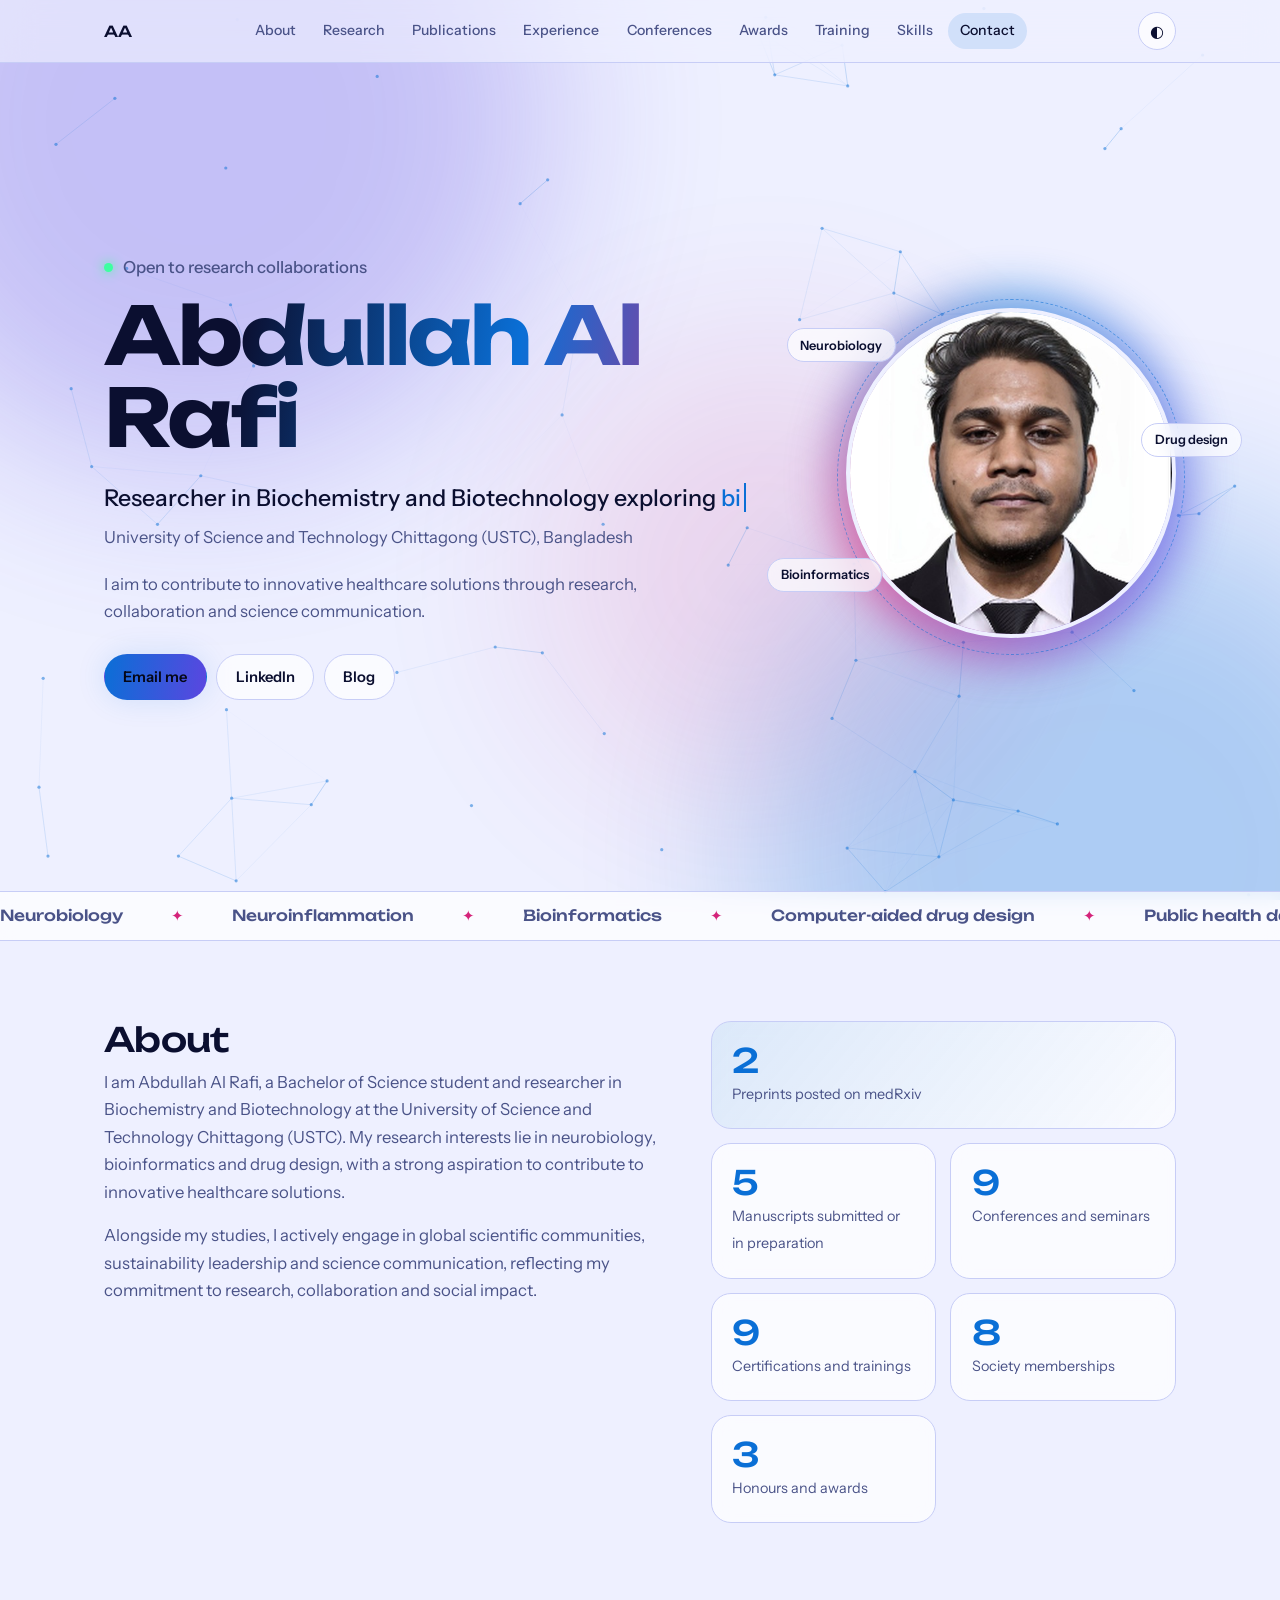
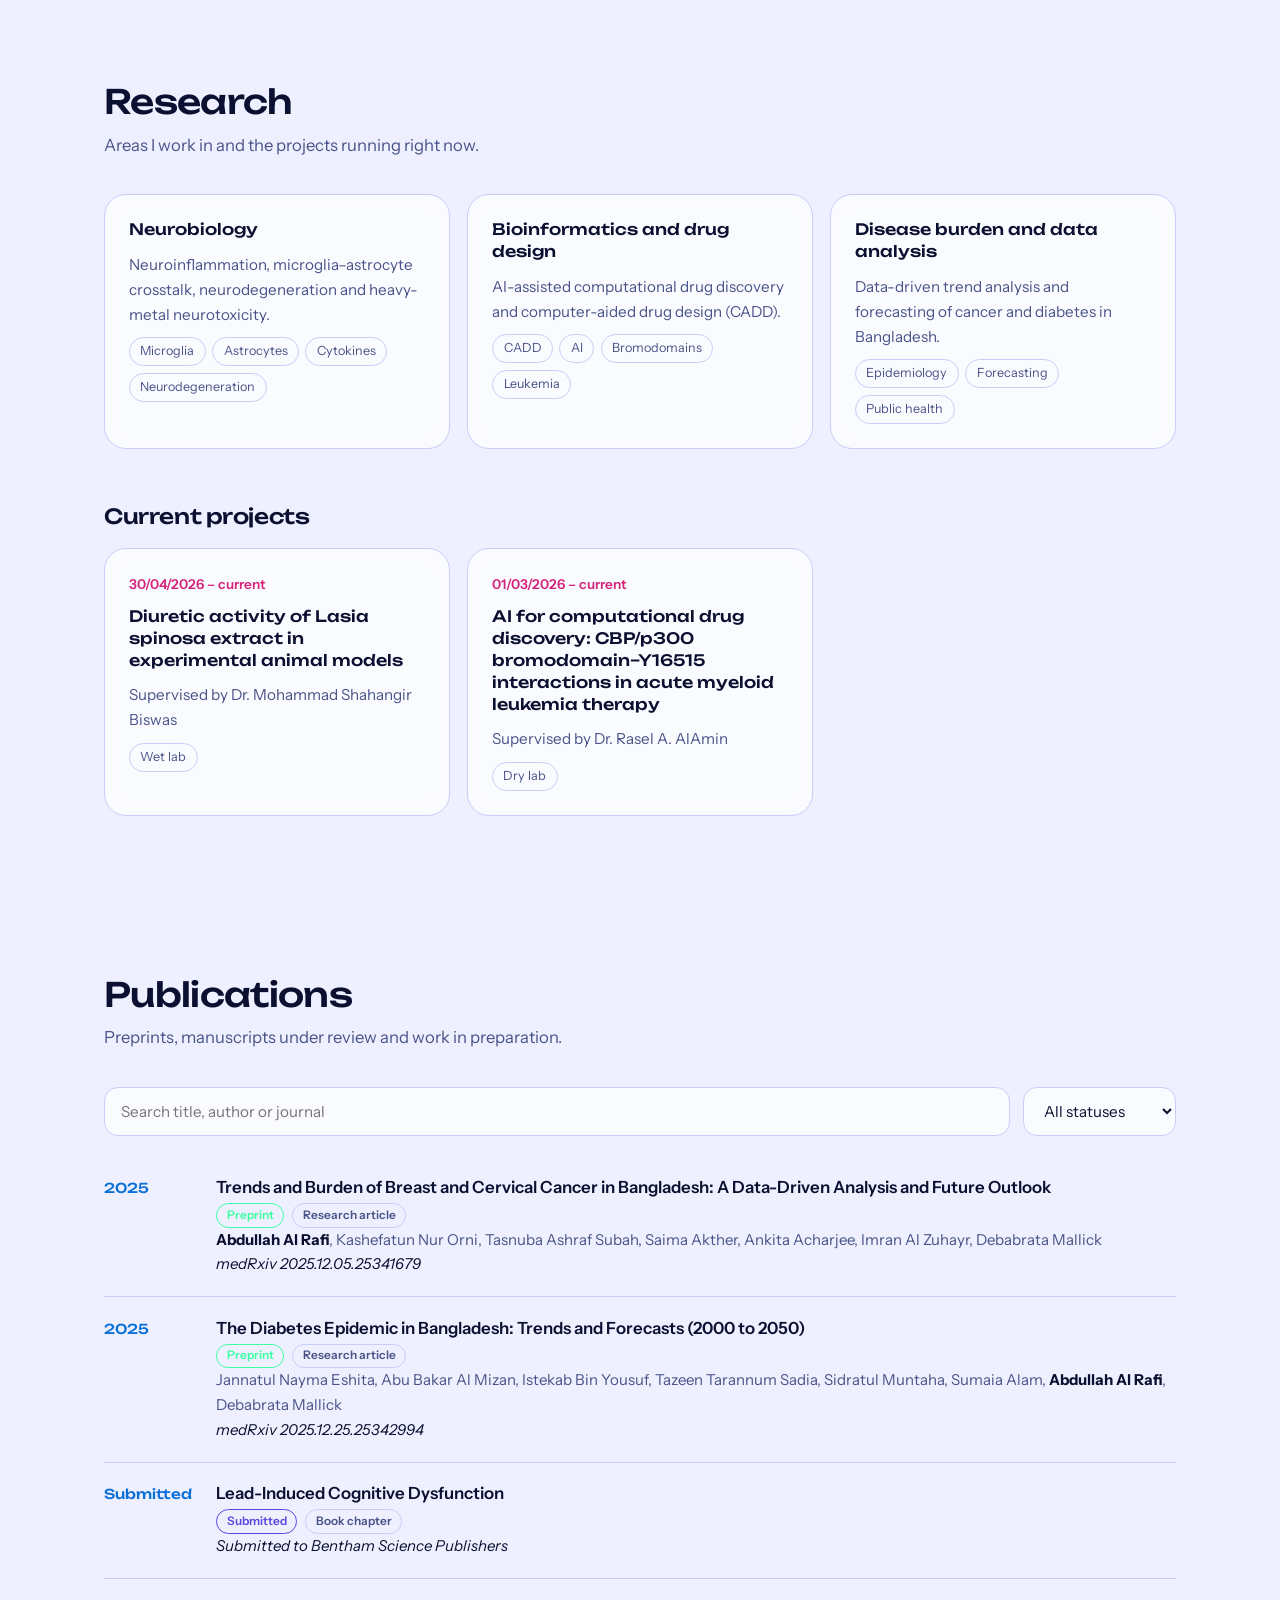
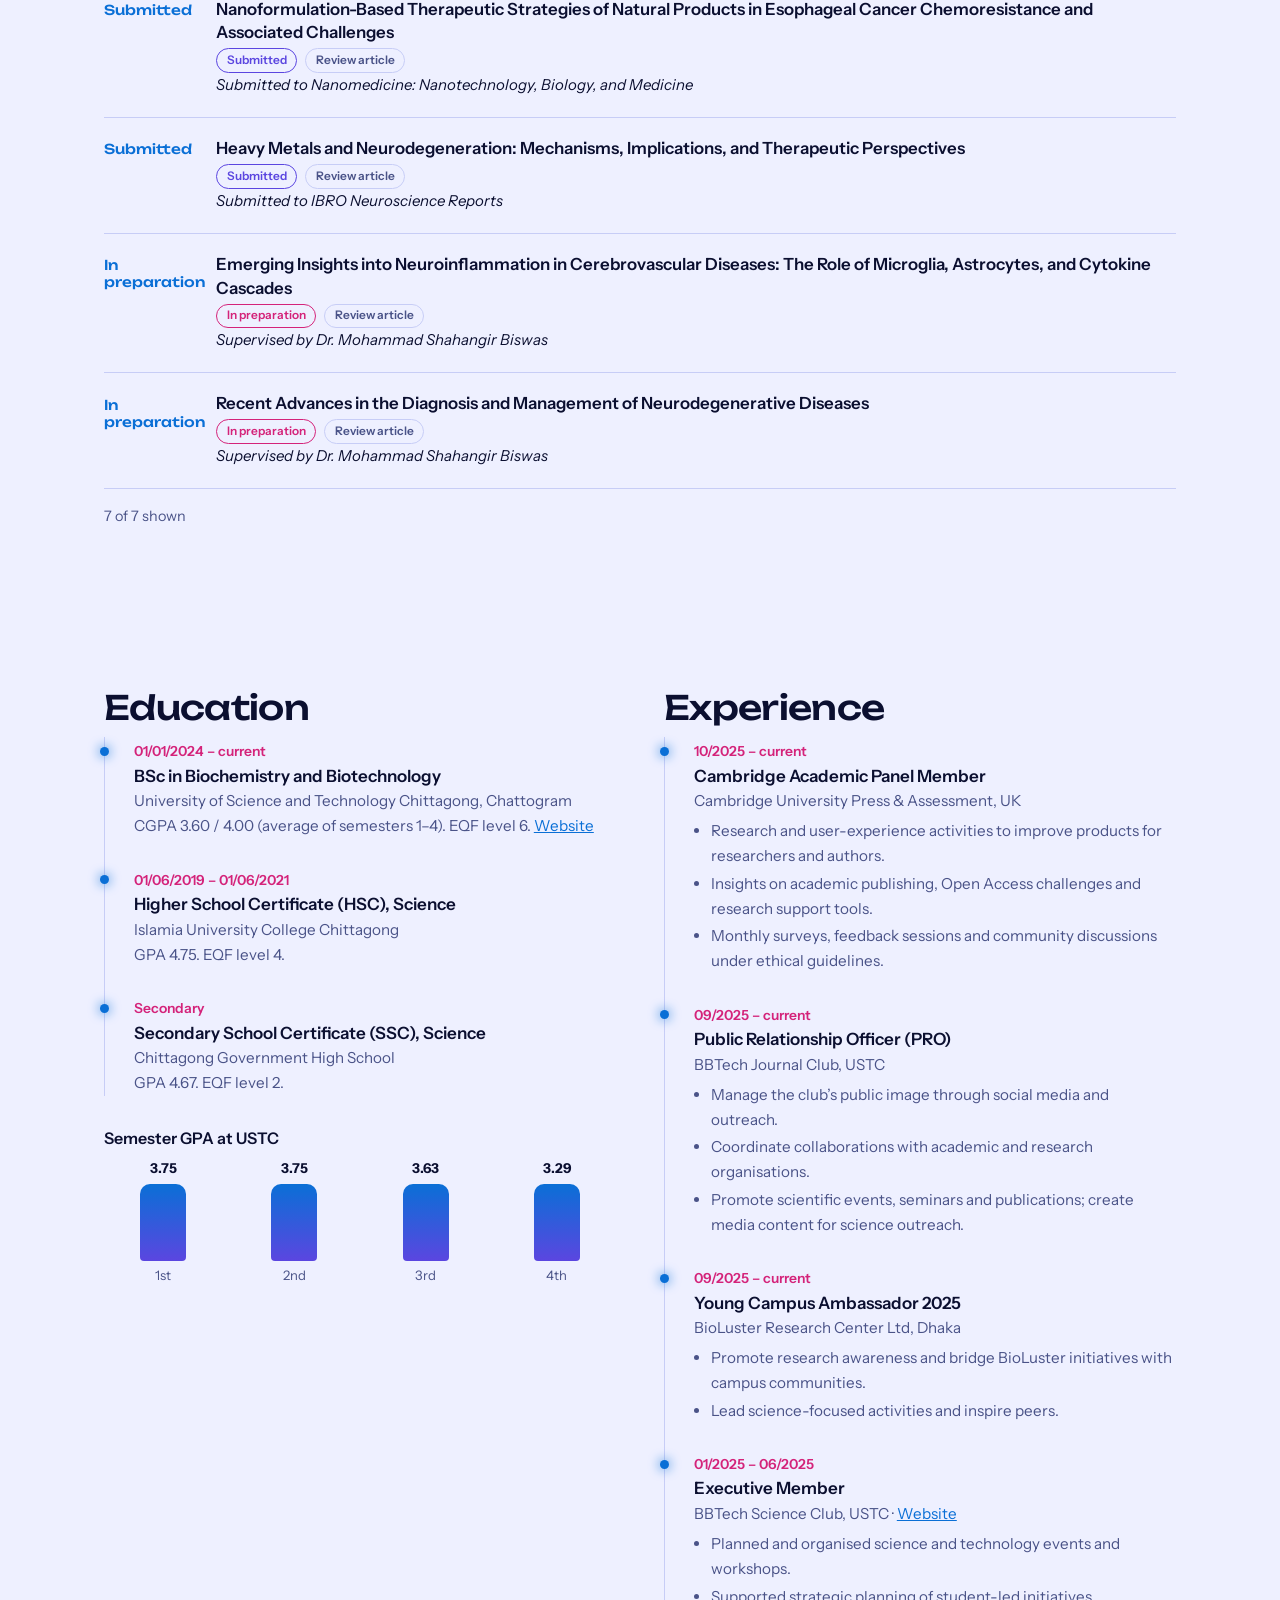
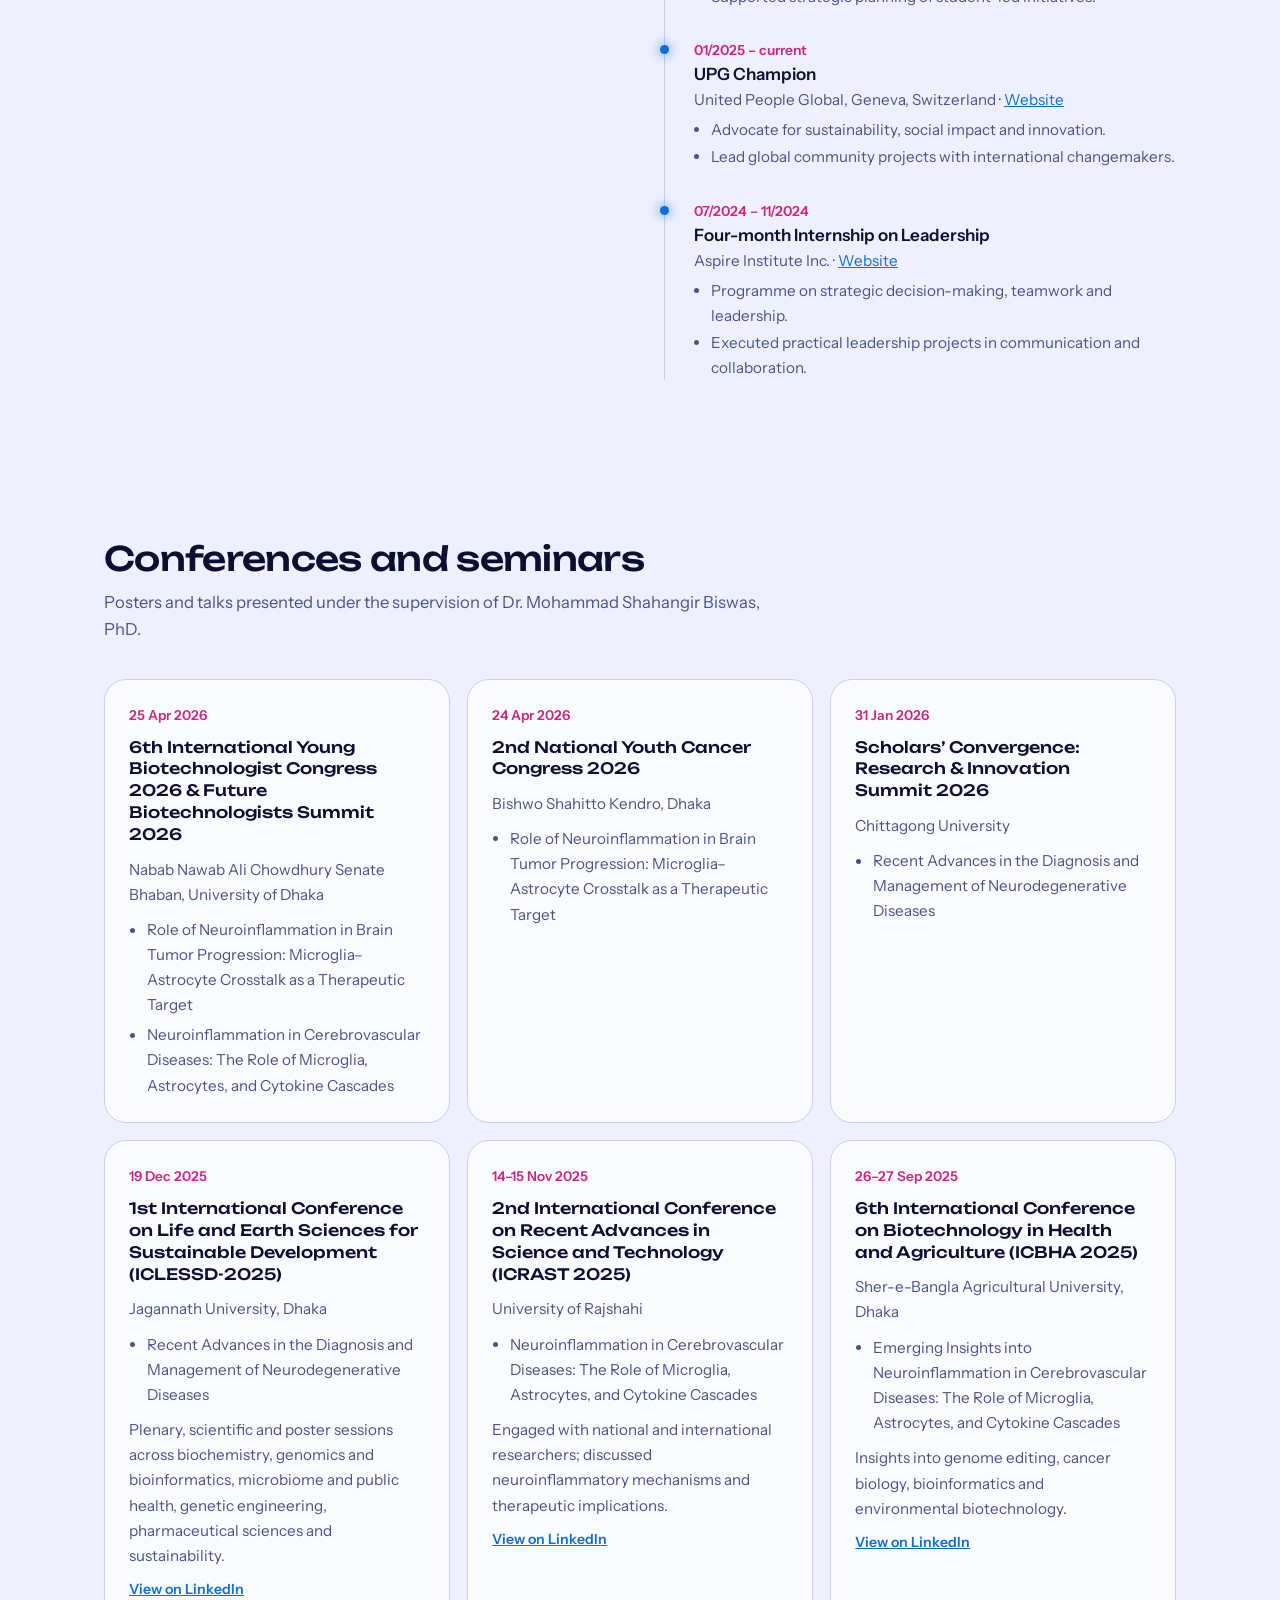
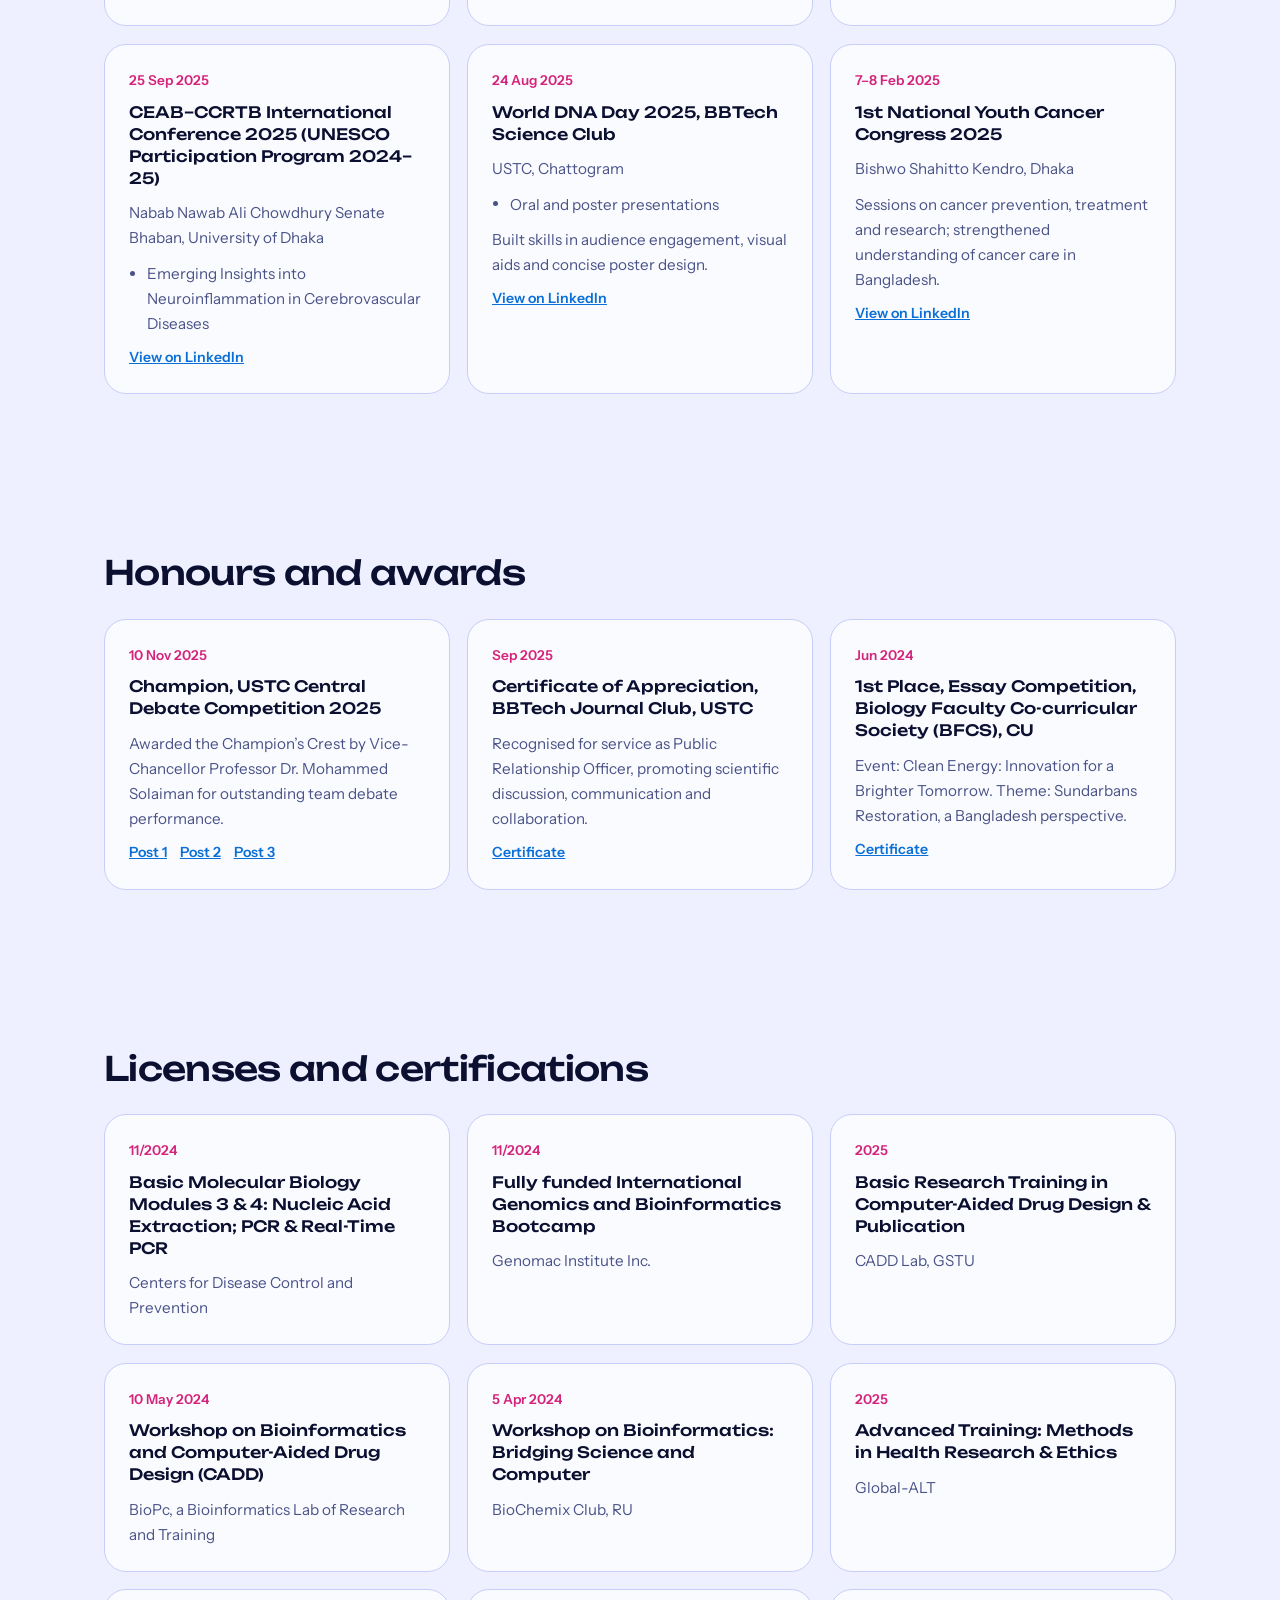
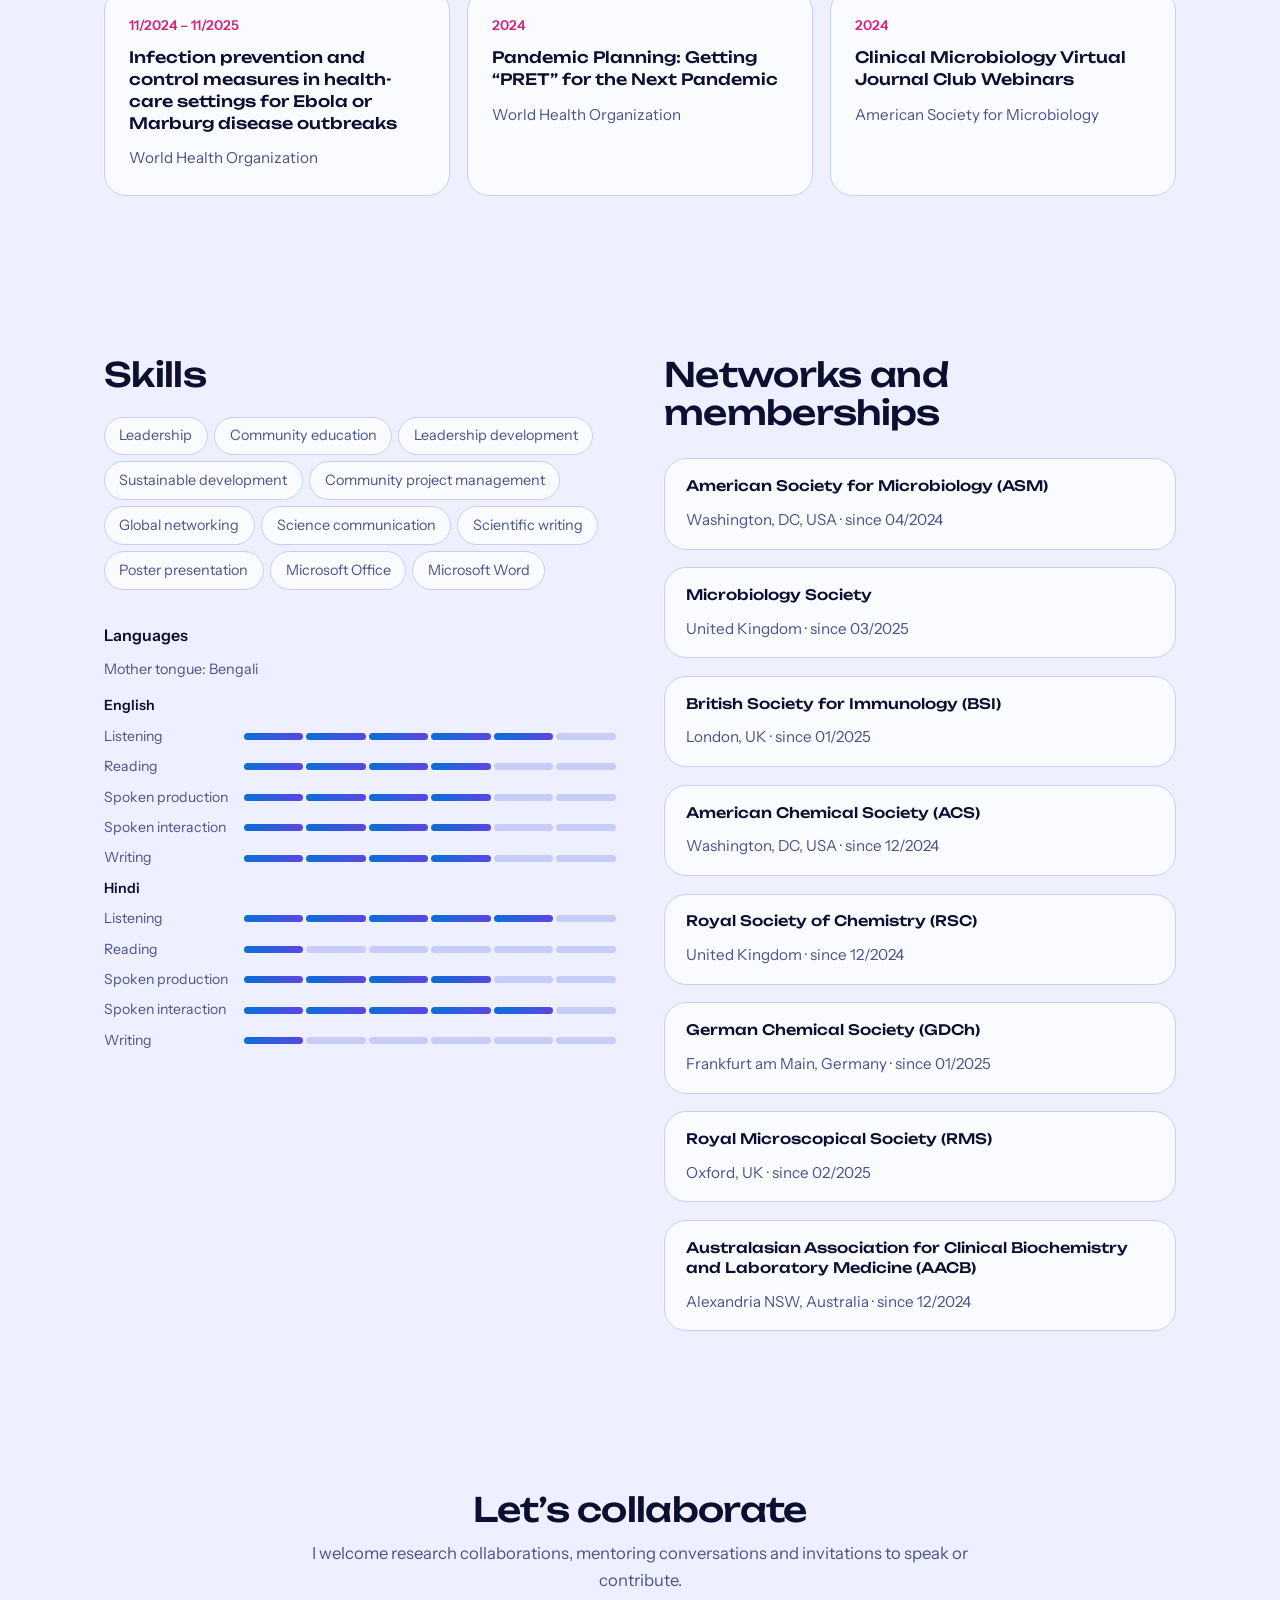
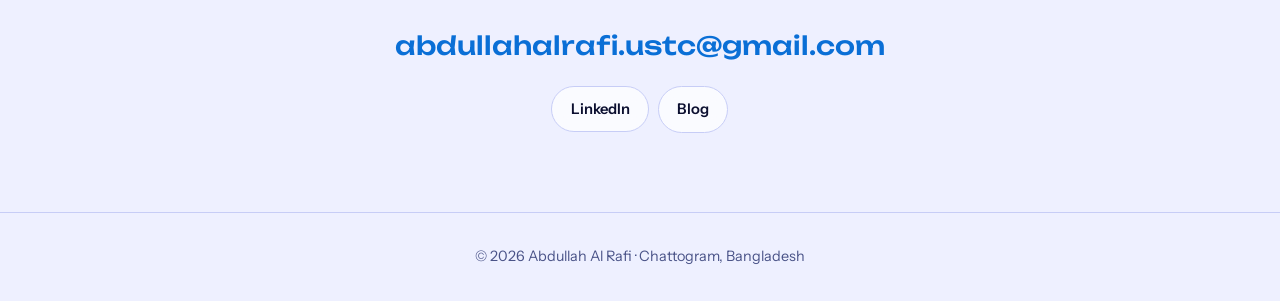
==== commit 734edb11: "Update role and bio to reflect research status" ====
--- a/index.html
+++ b/index.html
@@ -197,11 +197,11 @@
  cv:"",                          // e.g. "cv.pdf" (upload it next to index.html) to show a Download CV button
  email:"abdullahalrafi.ustc@gmail.com",
  social:[{label:"LinkedIn",url:"https://www.linkedin.com/in/abdullahalraafi/"},{label:"Blog",url:"https://abdullah-rafi.blogspot.com/"}],
- role:"BSc student in Biochemistry and Biotechnology",
+ role:"Researcher in Biochemistry and Biotechnology",
  affiliation:"University of Science and Technology Chittagong (USTC), Bangladesh",
  words:["neurobiology","bioinformatics","drug design","neuroinflammation"],
  pitch:"I aim to contribute to innovative healthcare solutions through research, collaboration and science communication.",
- bio:["I am Abdullah Al Rafi, a Bachelor of Science student in Biochemistry and Biotechnology at the University of Science and Technology Chittagong (USTC). My research interests lie in neurobiology, bioinformatics and drug design, with a strong aspiration to contribute to innovative healthcare solutions.","Alongside my studies, I actively engage in global scientific communities, sustainability leadership and science communication, reflecting my commitment to research, collaboration and social impact."],
+ bio:["I am Abdullah Al Rafi, a Bachelor of Science student and researcher in Biochemistry and Biotechnology at the University of Science and Technology Chittagong (USTC). My research interests lie in neurobiology, bioinformatics and drug design, with a strong aspiration to contribute to innovative healthcare solutions.","Alongside my studies, I actively engage in global scientific communities, sustainability leadership and science communication, reflecting my commitment to research, collaboration and social impact."],
  marquee:["Neurobiology","Neuroinflammation","Bioinformatics","Computer-aided drug design","Public health data","Science communication","Leadership"],
  interests:[
   {title:"Neurobiology",text:"Neuroinflammation, microglia–astrocyte crosstalk, neurodegeneration and heavy-metal neurotoxicity.",tags:["Microglia","Astrocytes","Cytokines","Neurodegeneration"]},
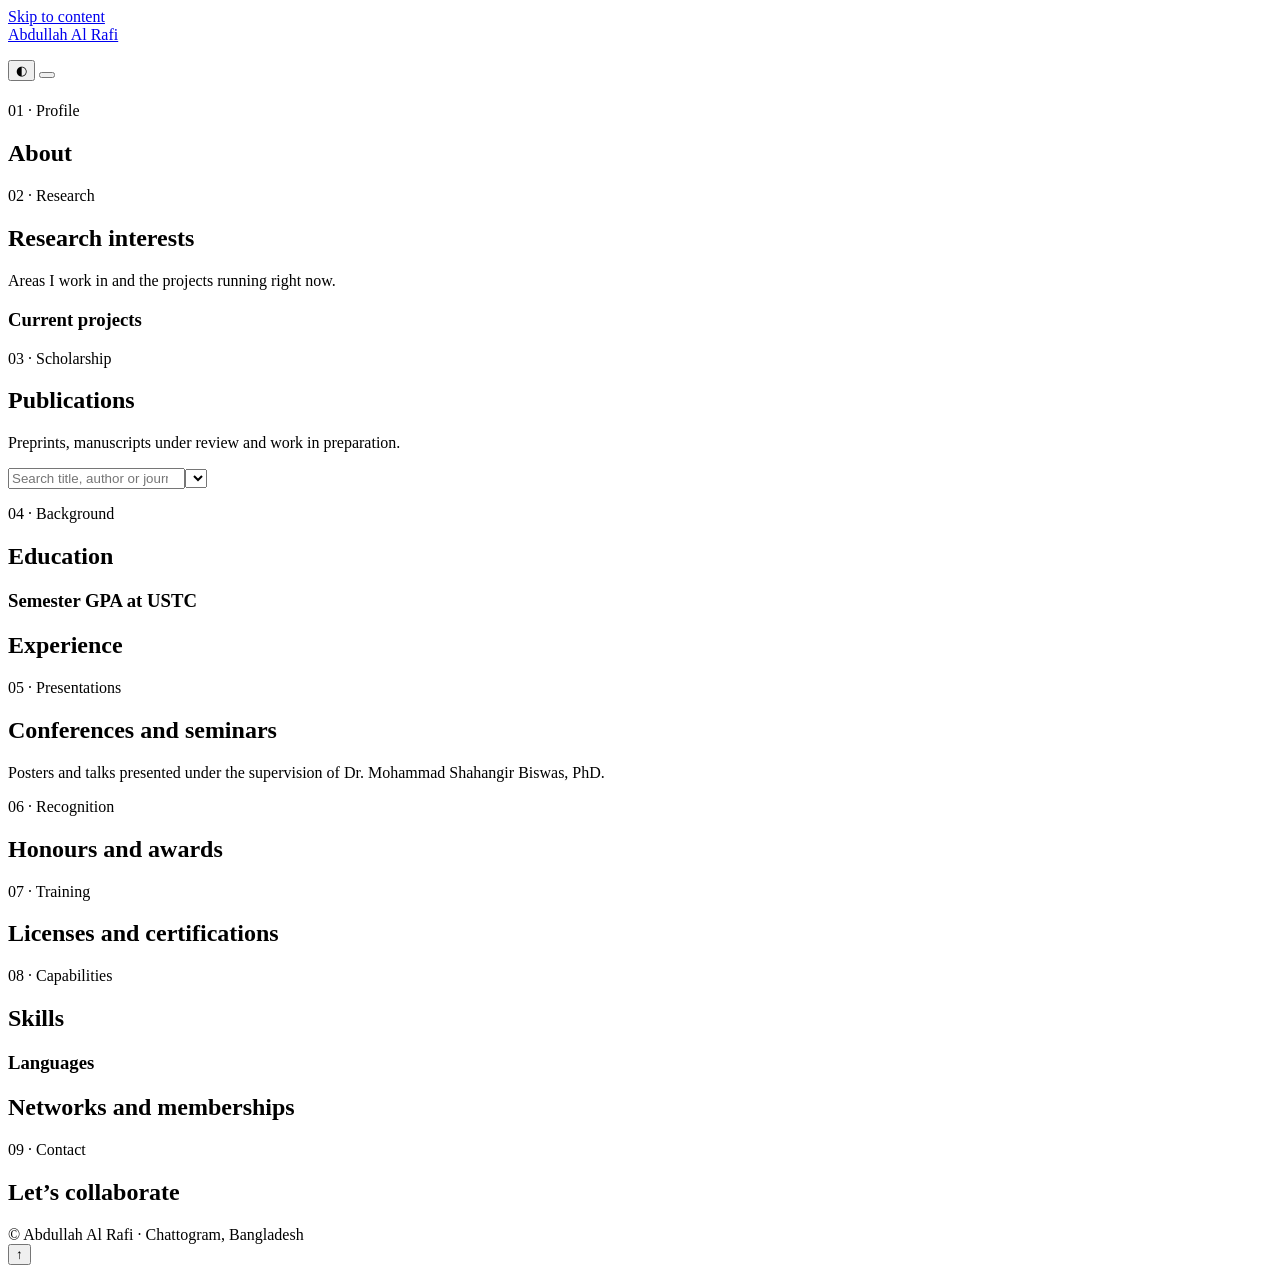
==== commit e2fdf6bb: "Update print statement from 'Hello' to 'Goodbye'" ====
--- a/index.html
+++ b/index.html
@@ -5,376 +5,106 @@
 <meta name="viewport" content="width=device-width, initial-scale=1">
 <title>Abdullah Al Rafi – Biochemistry, Neurobiology and Bioinformatics</title>
 <meta name="description" content="Abdullah Al Rafi: BSc student in Biochemistry and Biotechnology at USTC. Neurobiology, bioinformatics and drug design research.">
+<meta name="theme-color" content="#a51c30">
 <link rel="preconnect" href="https://fonts.googleapis.com">
 <link rel="preconnect" href="https://fonts.gstatic.com" crossorigin>
-<link href="https://fonts.googleapis.com/css2?family=Unbounded:wght@300;500;700&family=Instrument+Sans:ital,wght@0,400;0,500;0,600;1,400&display=swap" rel="stylesheet">
-<style>
-:root{--bg:#050716;--panel:#0d1131;--glass:rgba(16,21,58,.62);--line:#26305f;--ink:#eaedff;--mute:#9099cf;--ice:#6ff2ff;--flare:#ff5fa8;--vio:#8b7bff;--glow:rgba(111,242,255,.17);--display:'Unbounded','Trebuchet MS',sans-serif;--body:'Instrument Sans','Segoe UI',sans-serif}
-@media(prefers-color-scheme:light){:root:not([data-theme=dark]){--bg:#eef0ff;--panel:#fff;--glass:rgba(255,255,255,.7);--line:#c7cdf6;--ink:#0b0f30;--mute:#4a5388;--ice:#0a6fd6;--flare:#d4237a;--vio:#5b46e0;--glow:rgba(10,111,214,.13)}}
-:root[data-theme=light]{--bg:#eef0ff;--panel:#fff;--glass:rgba(255,255,255,.7);--line:#c7cdf6;--ink:#0b0f30;--mute:#4a5388;--ice:#0a6fd6;--flare:#d4237a;--vio:#5b46e0;--glow:rgba(10,111,214,.13)}
-*{box-sizing:border-box;margin:0}
-html{scroll-behavior:smooth;scroll-padding-top:76px}
-body{background:var(--bg);color:var(--ink);font:400 1.04rem/1.65 var(--body);-webkit-font-smoothing:antialiased;overflow-x:hidden}
-a{color:inherit}
-:focus-visible{outline:2px solid var(--ice);outline-offset:3px;border-radius:6px}
-.aurora{position:fixed;inset:0;z-index:0;pointer-events:none;overflow:hidden}
-.aurora i{position:absolute;width:55vw;height:55vw;border-radius:50%;filter:blur(90px);opacity:.28;animation:drift 26s ease-in-out infinite alternate}
-.aurora i:nth-child(1){background:var(--vio);top:-18vw;left:-12vw}
-.aurora i:nth-child(2){background:var(--ice);bottom:-24vw;right:-14vw;animation-delay:-9s}
-.aurora i:nth-child(3){background:var(--flare);width:36vw;height:36vw;top:38%;left:42%;opacity:.12;animation-delay:-16s}
-@keyframes drift{to{transform:translate(8vw,6vw) scale(1.15)}}
-#net{position:fixed;inset:0;width:100%;height:100%;z-index:0;pointer-events:none}
-nav,header,main,footer{position:relative;z-index:1}
-#bar{position:fixed;top:0;left:0;height:3px;width:0;z-index:20;background:linear-gradient(90deg,var(--ice),var(--vio),var(--flare))}
-.wrap{max-width:1120px;margin:0 auto;padding:0 1.5rem}
-nav{position:sticky;top:0;z-index:10;backdrop-filter:blur(16px);background:color-mix(in srgb,var(--bg) 66%,transparent);border-bottom:1px solid var(--line)}
-nav .wrap{display:flex;justify-content:space-between;align-items:center;height:62px;gap:1rem}
-nav b{font:500 .95rem var(--display)}
-nav ul{display:flex;gap:.2rem;list-style:none;padding:0;overflow-x:auto;scrollbar-width:none}
-nav ul a{display:block;padding:.4rem .75rem;border-radius:999px;text-decoration:none;color:var(--mute);font-weight:500;font-size:.88rem;white-space:nowrap;transition:color .2s,background .2s}
-nav ul a:hover{color:var(--ink)}
-nav ul a.on{color:var(--ink);background:var(--glow)}
-#theme{background:var(--glass);border:1px solid var(--line);color:var(--ink);width:38px;height:38px;border-radius:50%;cursor:pointer;font-size:1rem;flex:none}
-.hero{min-height:92vh;display:flex;align-items:center;padding:3rem 0}
-.hero .wrap{display:grid;grid-template-columns:1fr auto;gap:4rem;align-items:center}
-.hello{color:var(--mute);font-weight:500;margin-bottom:.9rem;display:flex;align-items:center;gap:.6rem}
-.hello::before{content:"";width:9px;height:9px;border-radius:50%;background:#3dffa0;box-shadow:0 0 12px #3dffa0}
-.hero h1{font:700 clamp(2.4rem,6.6vw,5rem)/1.02 var(--display);letter-spacing:-.035em;background:linear-gradient(100deg,var(--ink) 20%,var(--ice) 60%,var(--flare));-webkit-background-clip:text;background-clip:text;color:transparent}
-.line{margin-top:1.3rem;font-size:clamp(1.1rem,2.2vw,1.45rem);font-weight:500}
-.typed{color:var(--ice);border-right:2px solid var(--ice);padding-right:3px}
-.aff{color:var(--mute);margin-top:.4rem}
-.pitch{max-width:54ch;color:var(--mute);margin:1.2rem 0 1.8rem}
-.links{display:flex;flex-wrap:wrap;gap:.6rem}
-.btn{display:inline-block;padding:.62rem 1.15rem;border-radius:999px;font-weight:600;font-size:.92rem;text-decoration:none;border:1px solid var(--line);background:var(--glass);backdrop-filter:blur(8px);transition:transform .2s,border-color .2s,box-shadow .2s}
-.btn.main{background:linear-gradient(100deg,var(--ice),var(--vio));color:#050716;border-color:transparent;box-shadow:0 0 30px var(--glow)}
-.btn:hover{transform:translateY(-2px);border-color:var(--ice)}
-.photo{position:relative;width:clamp(210px,27vw,330px);aspect-ratio:1}
-.photo::before{content:"";position:absolute;inset:-16px;border-radius:50%;background:conic-gradient(from 0deg,var(--ice),var(--vio),var(--flare),var(--ice));filter:blur(22px);opacity:.6;animation:spin 14s linear infinite}
-.photo::after{content:"";position:absolute;inset:-9px;border-radius:50%;border:1px dashed var(--ice);opacity:.55;animation:spin 40s linear infinite reverse}
-.photo img,.photo .ini{position:relative;z-index:1;width:100%;height:100%;border-radius:50%;object-fit:cover;border:4px solid var(--bg);background:var(--panel)}
-.photo .ini{display:grid;place-items:center;font:700 3.4rem var(--display);color:var(--ice)}
-.chip{position:absolute;z-index:2;padding:.35rem .8rem;border-radius:999px;font-size:.8rem;font-weight:600;background:var(--glass);backdrop-filter:blur(10px);border:1px solid var(--line);animation:float 6s ease-in-out infinite alternate}
-.chip:nth-of-type(1){top:6%;left:-18%}.chip:nth-of-type(2){bottom:16%;left:-24%;animation-delay:-2s}.chip:nth-of-type(3){top:34%;right:-20%;animation-delay:-4s}
-@keyframes spin{to{transform:rotate(360deg)}}
-@keyframes float{to{transform:translateY(-10px)}}
-.marq{border-block:1px solid var(--line);background:var(--glass);backdrop-filter:blur(8px);overflow:hidden;padding:.9rem 0}
-.marq div{display:flex;gap:3rem;width:max-content;animation:scroll 40s linear infinite;color:var(--mute);font:500 .95rem var(--display)}
-.marq span::after{content:"✦";margin-left:3rem;color:var(--flare)}
-@keyframes scroll{to{transform:translateX(-50%)}}
-section{padding:5rem 0}
-h2{font:500 clamp(1.45rem,3.2vw,2.1rem)/1.15 var(--display);letter-spacing:-.02em;margin-bottom:.6rem}
-.sub{color:var(--mute);margin-bottom:2.2rem;max-width:62ch}
-.about{display:grid;grid-template-columns:1.2fr 1fr;gap:3rem;align-items:start}
-.about p{color:var(--mute)}.about p+p{margin-top:1rem}
-.stats{display:grid;grid-template-columns:1fr 1fr;gap:.9rem}
-.stat{padding:1.3rem;border-radius:20px;background:var(--glass);backdrop-filter:blur(10px);border:1px solid var(--line)}
-.stat:first-child{grid-column:span 2;background:linear-gradient(130deg,var(--glow),transparent),var(--glass)}
-.stat strong{display:block;font:500 2.1rem/1.1 var(--display);color:var(--ice)}
-.stat span{color:var(--mute);font-size:.9rem}
-.grid{display:grid;grid-template-columns:repeat(auto-fill,minmax(310px,1fr));gap:1.1rem}
-.card{position:relative;display:flex;flex-direction:column;gap:.65rem;padding:1.5rem;background:var(--glass);backdrop-filter:blur(10px);border:1px solid var(--line);border-radius:22px;text-decoration:none;overflow:hidden;transition:border-color .25s,transform .25s}
-.card::before{content:"";position:absolute;inset:0;background:radial-gradient(340px circle at var(--mx,50%) var(--my,0%),var(--glow),transparent 60%);opacity:0;transition:opacity .3s;pointer-events:none}
-.card:hover{border-color:var(--ice)}.card:hover::before{opacity:1}
-a.card:hover{transform:translateY(-3px)}
-.card>*{position:relative}
-.card h3{font:500 .98rem/1.4 var(--display)}
-.card p,.card li{color:var(--mute);font-size:.95rem}
-.card ul{padding-left:1.1rem;display:grid;gap:.3rem}
-.when{color:var(--flare);font-weight:600;font-size:.85rem}
-.tags{display:flex;flex-wrap:wrap;gap:.4rem}
-.tags i{font-style:normal;font-size:.79rem;padding:.2rem .65rem;border:1px solid var(--line);border-radius:999px;color:var(--mute)}
-.lk{display:flex;flex-wrap:wrap;gap:.8rem;font-size:.88rem;font-weight:600}.lk a{color:var(--ice)}
-.meta{display:flex;gap:1rem;font-size:.86rem;color:var(--mute)}
-.dot{display:inline-block;width:9px;height:9px;border-radius:50%;background:var(--flare);margin-right:.4rem}
-.tools{display:flex;gap:.8rem;flex-wrap:wrap;margin-bottom:1.3rem}
-.tools input,.tools select{background:var(--glass);color:var(--ink);border:1px solid var(--line);border-radius:14px;padding:.7rem 1rem;font:inherit;font-size:.95rem}
-.tools input{flex:1;min-width:200px}
-.pub{display:grid;grid-template-columns:96px 1fr;gap:1rem;padding:1.2rem 0;border-bottom:1px solid var(--line)}
-.pub .yr{font:500 .85rem var(--display);color:var(--ice);padding-top:.2rem}
-.pub h3{font:600 1.05rem/1.4 var(--body)}
-.pub h3 a{text-decoration:none}.pub h3 a:hover{color:var(--ice)}
-.pub .au{color:var(--mute);font-size:.94rem}.pub .au b{color:var(--ink)}
-.pub .ve{font-size:.94rem;font-style:italic}
-.tg{display:inline-block;margin:.1rem .5rem 0 0;font-size:.74rem;font-style:normal;font-weight:600;padding:.1rem .6rem;border:1px solid var(--flare);color:var(--flare);border-radius:999px}
-.tg.ok{border-color:#3dffa0;color:#3dffa0}.tg.sub2{border-color:var(--vio);color:var(--vio)}
-.two{display:grid;grid-template-columns:1fr 1fr;gap:3rem}
-.tl{position:relative;padding-left:1.8rem;border-left:1px solid var(--line);display:grid;gap:1.7rem}
-.tl>div{position:relative}
-.tl>div::before{content:"";position:absolute;left:calc(-1.8rem - 5px);top:.6rem;width:9px;height:9px;border-radius:50%;background:var(--ice);box-shadow:0 0 12px var(--ice)}
-.tl small{color:var(--flare);font-weight:600}
-.tl h3{font:600 1.06rem/1.4 var(--body)}.tl p,.tl li{color:var(--mute);font-size:.95rem}
-.tl ul{padding-left:1.1rem;margin-top:.3rem;display:grid;gap:.15rem}
-.gpa{display:flex;align-items:flex-end;gap:.8rem;height:130px;margin-top:.6rem}
-.gpa div{flex:1;display:flex;flex-direction:column;justify-content:flex-end;align-items:center;gap:.3rem;height:100%;font-size:.82rem;color:var(--mute)}
-.gpa em{display:block;width:100%;max-width:46px;border-radius:10px 10px 4px 4px;background:linear-gradient(180deg,var(--ice),var(--vio));font-style:normal}
-.gpa b{color:var(--ink);font-size:.85rem}
-.lang{display:grid;gap:.45rem;font-size:.88rem;color:var(--mute)}
-.lang div{display:grid;grid-template-columns:130px 1fr;align-items:center;gap:.6rem}
-.seg{display:flex;gap:3px}.seg i{height:7px;flex:1;border-radius:4px;background:var(--line)}.seg i.f{background:linear-gradient(90deg,var(--ice),var(--vio))}
-.list{list-style:none;padding:0;display:grid;gap:.9rem}
-.contact{text-align:center}.contact .sub{margin-inline:auto}.contact .links{justify-content:center}
-.big{font:500 clamp(1.1rem,3vw,1.6rem) var(--display);text-decoration:none;color:var(--ice);word-break:break-all;display:inline-block;margin-bottom:1.6rem}
-footer{padding:2rem 0;text-align:center;color:var(--mute);font-size:.9rem;border-top:1px solid var(--line)}
-.note{color:var(--mute);font-size:.9rem;margin-top:1rem}
-#top{position:fixed;right:1.2rem;bottom:1.2rem;z-index:10;width:44px;height:44px;border-radius:50%;border:1px solid var(--line);background:var(--glass);backdrop-filter:blur(10px);color:var(--ink);cursor:pointer;opacity:0;pointer-events:none;transition:opacity .25s}
-#top.show{opacity:1;pointer-events:auto}
-@media(max-width:860px){.hero .wrap,.about,.two{grid-template-columns:1fr}.photo{width:210px;order:-1;margin:1rem 0 0 1.4rem}.chip{display:none}.pub{grid-template-columns:1fr;gap:.2rem}.hero{padding-top:1.5rem}}
-@media(prefers-reduced-motion:reduce){*{transition:none!important;animation:none!important;scroll-behavior:auto!important}}
-</style>
+<link href="https://fonts.googleapis.com/css2?family=Inter:wght@400;500;600&family=Source+Serif+4:ital,opsz,wght@0,8..60,400;0,8..60,600;0,8..60,700;1,8..60,400&display=swap" rel="stylesheet">
+<link rel="stylesheet" href="style.css">
 </head>
 <body>
-<div id="bar"></div>
-<div class="aurora" aria-hidden="true"><i></i><i></i><i></i></div>
-<canvas id="net" aria-hidden="true"></canvas>
+<a class="skip" href="#about">Skip to content</a>
+<div id="bar" aria-hidden="true"></div>
 
-<nav><div class="wrap"><b id="brand">AR</b>
-<ul id="menu"></ul>
-<button id="theme" aria-label="Switch light or dark theme">◐</button></div></nav>
+<nav id="nav" aria-label="Primary">
+  <div class="wrap">
+    <a class="brand" href="#top-anchor" id="brand">Abdullah Al Rafi</a>
+    <ul id="menu"></ul>
+    <div class="nav-tools">
+      <button id="theme" type="button" aria-label="Switch light or dark theme">◐</button>
+      <button id="burger" type="button" aria-label="Open menu" aria-expanded="false" aria-controls="menu"><span></span><span></span><span></span></button>
+    </div>
+  </div>
+</nav>
 
-<header class="hero"><div class="wrap">
-  <div>
-    <div class="hello" id="hello"></div>
-    <h1 id="hname"></h1>
-    <p class="line" id="line"></p>
-    <p class="aff" id="aff"></p>
-    <p class="pitch" id="pitch"></p>
-    <div class="links" id="heroLinks"></div>
+<header class="hero" id="top-anchor">
+  <div class="wrap">
+    <div class="hero-text">
+      <p class="eyebrow" id="hello"></p>
+      <h1 id="hname"></h1>
+      <p class="role" id="line"></p>
+      <p class="aff" id="aff"></p>
+      <p class="pitch" id="pitch"></p>
+      <div class="links" id="heroLinks"></div>
+    </div>
+    <figure class="photo" id="photo"></figure>
   </div>
-  <div class="photo" id="photo"><span class="chip">Neurobiology</span><span class="chip">Bioinformatics</span><span class="chip">Drug design</span></div>
-</div></header>
-<div class="marq" aria-hidden="true"><div id="marq"></div></div>
+</header>
 
 <main>
 <section id="about"><div class="wrap about">
-  <div><h2>About</h2><div id="bio"></div></div>
-  <div class="stats" id="stats"></div>
+  <div class="reveal"><p class="kicker">01 · Profile</p><h2>About</h2><div class="prose" id="bio"></div></div>
+  <div class="stats reveal" id="stats"></div>
 </div></section>
 
-<section id="research"><div class="wrap"><h2>Research</h2><p class="sub">Areas I work in and the projects running right now.</p>
-  <div class="grid" id="interests"></div>
-  <h2 style="margin-top:3.5rem;font-size:1.3rem">Current projects</h2>
-  <div class="grid" id="projects" style="margin-top:1.2rem"></div>
+<section id="research" class="alt"><div class="wrap">
+  <div class="reveal"><p class="kicker">02 · Research</p><h2>Research interests</h2><p class="sub">Areas I work in and the projects running right now.</p></div>
+  <div class="grid reveal" id="interests"></div>
+  <h3 class="subhead reveal">Current projects</h3>
+  <div class="grid reveal" id="projects"></div>
 </div></section>
 
-<section id="pubs"><div class="wrap"><h2>Publications</h2><p class="sub">Preprints, manuscripts under review and work in preparation.</p>
-  <div class="tools"><input id="q" type="search" placeholder="Search title, author or journal" aria-label="Search publications"><select id="ty" aria-label="Filter by status"></select></div>
-  <div id="pubList"></div><p class="note" id="pubCount"></p>
+<section id="pubs"><div class="wrap">
+  <div class="reveal"><p class="kicker">03 · Scholarship</p><h2>Publications</h2><p class="sub">Preprints, manuscripts under review and work in preparation.</p></div>
+  <div class="tools reveal"><input id="q" type="search" placeholder="Search title, author or journal" aria-label="Search publications"><select id="ty" aria-label="Filter by status"></select></div>
+  <div id="pubList"></div><p class="note" id="pubCount" aria-live="polite"></p>
 </div></section>
 
-<section id="path"><div class="wrap two">
-  <div><h2>Education</h2><div class="tl" id="edu"></div>
-    <h3 style="margin:2rem 0 .2rem;font:600 1rem var(--body)">Semester GPA at USTC</h3><div class="gpa" id="gpa"></div></div>
-  <div><h2>Experience</h2><div class="tl" id="exp"></div></div>
+<section id="path" class="alt"><div class="wrap">
+  <p class="kicker reveal">04 · Background</p>
+  <div class="two">
+    <div class="reveal"><h2>Education</h2><div class="tl" id="edu"></div>
+      <h3 class="subhead small">Semester GPA at USTC</h3><div class="gpa" id="gpa"></div></div>
+    <div class="reveal"><h2>Experience</h2><div class="tl" id="exp"></div></div>
+  </div>
 </div></section>
 
-<section id="conf"><div class="wrap"><h2>Conferences and seminars</h2><p class="sub">Posters and talks presented under the supervision of Dr. Mohammad Shahangir Biswas, PhD.</p><div class="grid" id="confGrid"></div></div></section>
-
-<section id="awards"><div class="wrap"><h2>Honours and awards</h2><div class="grid" id="awardGrid" style="margin-top:1.6rem"></div></div></section>
-
-<section id="learn"><div class="wrap"><h2>Licenses and certifications</h2><div class="grid" id="certGrid" style="margin-top:1.6rem"></div></div></section>
-
-<section id="skills"><div class="wrap two">
-  <div><h2>Skills</h2><div class="tags" id="skillTags" style="margin:1.4rem 0 2.2rem"></div>
-    <h3 style="margin-bottom:.8rem;font:600 1rem var(--body)">Languages</h3><p class="note" id="mother" style="margin:0 0 .8rem"></p><div class="lang" id="langs"></div></div>
-  <div><h2>Networks and memberships</h2><div class="grid" id="member" style="margin-top:1.6rem;grid-template-columns:1fr"></div></div>
+<section id="conf"><div class="wrap">
+  <div class="reveal"><p class="kicker">05 · Presentations</p><h2>Conferences and seminars</h2><p class="sub">Posters and talks presented under the supervision of Dr. Mohammad Shahangir Biswas, PhD.</p></div>
+  <div class="grid reveal" id="confGrid"></div>
 </div></section>
 
-<section id="code" hidden><div class="wrap"><h2>Code, live from GitHub</h2><div class="grid" id="repos" style="margin-top:1.6rem"></div><p class="note" id="rnote"></p></div></section>
+<section id="awards" class="alt"><div class="wrap">
+  <div class="reveal"><p class="kicker">06 · Recognition</p><h2>Honours and awards</h2></div>
+  <div class="grid reveal" id="awardGrid"></div>
+</div></section>
 
-<section id="contact" class="contact"><div class="wrap">
+<section id="learn"><div class="wrap">
+  <div class="reveal"><p class="kicker">07 · Training</p><h2>Licenses and certifications</h2></div>
+  <div class="grid reveal" id="certGrid"></div>
+</div></section>
+
+<section id="skills" class="alt"><div class="wrap">
+  <p class="kicker reveal">08 · Capabilities</p>
+  <div class="two">
+    <div class="reveal"><h2>Skills</h2><div class="tags big-tags" id="skillTags"></div>
+      <h3 class="subhead small">Languages</h3><p class="note" id="mother"></p><div class="lang" id="langs"></div></div>
+    <div class="reveal"><h2>Networks and memberships</h2><div class="grid one" id="member"></div></div>
+  </div>
+</div></section>
+
+<section id="code" hidden><div class="wrap"><h2>Code, live from GitHub</h2><div class="grid" id="repos"></div><p class="note" id="rnote"></p></div></section>
+
+<section id="contact" class="contact"><div class="wrap reveal">
+  <p class="kicker">09 · Contact</p>
   <h2>Let’s collaborate</h2><p class="sub" id="cta"></p>
   <a class="big" id="bigmail" href="#"></a><div class="links" id="contactLinks"></div>
 </div></section>
 </main>
+
 <footer><div class="wrap">© <span id="yr"></span> Abdullah Al Rafi · Chattogram, Bangladesh</div></footer>
-<button id="top" aria-label="Back to top">↑</button>
+<button id="top" type="button" aria-label="Back to top">↑</button>
 
-<script>
-/* ======================== EDIT EVERYTHING HERE ======================== */
-const CONFIG={
- name:"Abdullah Al Rafi", authorName:"Abdullah Al Rafi", photo:"profile.jpg",
- github:"",                      // add your GitHub username to show a live code section
- cv:"",                          // e.g. "cv.pdf" (upload it next to index.html) to show a Download CV button
- email:"abdullahalrafi.ustc@gmail.com",
- social:[{label:"LinkedIn",url:"https://www.linkedin.com/in/abdullahalraafi/"},{label:"Blog",url:"https://abdullah-rafi.blogspot.com/"}],
- role:"Researcher in Biochemistry and Biotechnology",
- affiliation:"University of Science and Technology Chittagong (USTC), Bangladesh",
- words:["neurobiology","bioinformatics","drug design","neuroinflammation"],
- pitch:"I aim to contribute to innovative healthcare solutions through research, collaboration and science communication.",
- bio:["I am Abdullah Al Rafi, a Bachelor of Science student and researcher in Biochemistry and Biotechnology at the University of Science and Technology Chittagong (USTC). My research interests lie in neurobiology, bioinformatics and drug design, with a strong aspiration to contribute to innovative healthcare solutions.","Alongside my studies, I actively engage in global scientific communities, sustainability leadership and science communication, reflecting my commitment to research, collaboration and social impact."],
- marquee:["Neurobiology","Neuroinflammation","Bioinformatics","Computer-aided drug design","Public health data","Science communication","Leadership"],
- interests:[
-  {title:"Neurobiology",text:"Neuroinflammation, microglia–astrocyte crosstalk, neurodegeneration and heavy-metal neurotoxicity.",tags:["Microglia","Astrocytes","Cytokines","Neurodegeneration"]},
-  {title:"Bioinformatics and drug design",text:"AI-assisted computational drug discovery and computer-aided drug design (CADD).",tags:["CADD","AI","Bromodomains","Leukemia"]},
-  {title:"Disease burden and data analysis",text:"Data-driven trend analysis and forecasting of cancer and diabetes in Bangladesh.",tags:["Epidemiology","Forecasting","Public health"]}],
- projects:[
-  {when:"30/04/2026 – current",kind:"Wet lab",title:"Diuretic activity of Lasia spinosa extract in experimental animal models",who:"Supervised by Dr. Mohammad Shahangir Biswas"},
-  {when:"01/03/2026 – current",kind:"Dry lab",title:"AI for computational drug discovery: CBP/p300 bromodomain–Y16515 interactions in acute myeloid leukemia therapy",who:"Supervised by Dr. Rasel A. AlAmin"}],
- publications:[
-  {when:"2025",status:"Preprint",kind:"Research article",title:"Trends and Burden of Breast and Cervical Cancer in Bangladesh: A Data-Driven Analysis and Future Outlook",authors:"Abdullah Al Rafi, Kashefatun Nur Orni, Tasnuba Ashraf Subah, Saima Akther, Ankita Acharjee, Imran Al Zuhayr, Debabrata Mallick",venue:"medRxiv 2025.12.05.25341679",link:"https://doi.org/10.64898/2025.12.05.25341679"},
-  {when:"2025",status:"Preprint",kind:"Research article",title:"The Diabetes Epidemic in Bangladesh: Trends and Forecasts (2000 to 2050)",authors:"Jannatul Nayma Eshita, Abu Bakar Al Mizan, Istekab Bin Yousuf, Tazeen Tarannum Sadia, Sidratul Muntaha, Sumaia Alam, Abdullah Al Rafi, Debabrata Mallick",venue:"medRxiv 2025.12.25.25342994",link:"https://doi.org/10.64898/2025.12.25.25342994"},
-  {when:"Submitted",status:"Submitted",kind:"Book chapter",title:"Lead-Induced Cognitive Dysfunction",authors:"",venue:"Submitted to Bentham Science Publishers"},
-  {when:"Submitted",status:"Submitted",kind:"Review article",title:"Nanoformulation-Based Therapeutic Strategies of Natural Products in Esophageal Cancer Chemoresistance and Associated Challenges",authors:"",venue:"Submitted to Nanomedicine: Nanotechnology, Biology, and Medicine"},
-  {when:"Submitted",status:"Submitted",kind:"Review article",title:"Heavy Metals and Neurodegeneration: Mechanisms, Implications, and Therapeutic Perspectives",authors:"",venue:"Submitted to IBRO Neuroscience Reports"},
-  {when:"In preparation",status:"In preparation",kind:"Review article",title:"Emerging Insights into Neuroinflammation in Cerebrovascular Diseases: The Role of Microglia, Astrocytes, and Cytokine Cascades",authors:"",venue:"Supervised by Dr. Mohammad Shahangir Biswas"},
-  {when:"In preparation",status:"In preparation",kind:"Review article",title:"Recent Advances in the Diagnosis and Management of Neurodegenerative Diseases",authors:"",venue:"Supervised by Dr. Mohammad Shahangir Biswas"}],
- education:[
-  {when:"01/01/2024 – current",title:"BSc in Biochemistry and Biotechnology",place:"University of Science and Technology Chittagong, Chattogram",detail:"CGPA 3.60 / 4.00 (average of semesters 1–4). EQF level 6.",link:"https://ustc.ac.bd/"},
-  {when:"01/06/2019 – 01/06/2021",title:"Higher School Certificate (HSC), Science",place:"Islamia University College Chittagong",detail:"GPA 4.75. EQF level 4."},
-  {when:"Secondary",title:"Secondary School Certificate (SSC), Science",place:"Chittagong Government High School",detail:"GPA 4.67. EQF level 2."}],
- gpa:[["1st",3.75],["2nd",3.75],["3rd",3.63],["4th",3.29]],
- experience:[
-  {when:"10/2025 – current",title:"Cambridge Academic Panel Member",place:"Cambridge University Press & Assessment, UK",items:["Research and user-experience activities to improve products for researchers and authors.","Insights on academic publishing, Open Access challenges and research support tools.","Monthly surveys, feedback sessions and community discussions under ethical guidelines."]},
-  {when:"09/2025 – current",title:"Public Relationship Officer (PRO)",place:"BBTech Journal Club, USTC",items:["Manage the club’s public image through social media and outreach.","Coordinate collaborations with academic and research organisations.","Promote scientific events, seminars and publications; create media content for science outreach."]},
-  {when:"09/2025 – current",title:"Young Campus Ambassador 2025",place:"BioLuster Research Center Ltd, Dhaka",items:["Promote research awareness and bridge BioLuster initiatives with campus communities.","Lead science-focused activities and inspire peers."]},
-  {when:"01/2025 – 06/2025",title:"Executive Member",place:"BBTech Science Club, USTC",items:["Planned and organised science and technology events and workshops.","Supported strategic planning of student-led initiatives."],link:"https://www.facebook.com/bbtechscienceclub"},
-  {when:"01/2025 – current",title:"UPG Champion",place:"United People Global, Geneva, Switzerland",items:["Advocate for sustainability, social impact and innovation.","Lead global community projects with international changemakers."],link:"https://unitedpeople.global/"},
-  {when:"07/2024 – 11/2024",title:"Four-month Internship on Leadership",place:"Aspire Institute Inc.",items:["Programme on strategic decision-making, teamwork and leadership.","Executed practical leadership projects in communication and collaboration."],link:"https://www.aspireleaders.org/"}],
- conferences:[
-  {when:"25 Apr 2026",title:"6th International Young Biotechnologist Congress 2026 & Future Biotechnologists Summit 2026",place:"Nabab Nawab Ali Chowdhury Senate Bhaban, University of Dhaka",posters:["Role of Neuroinflammation in Brain Tumor Progression: Microglia–Astrocyte Crosstalk as a Therapeutic Target","Neuroinflammation in Cerebrovascular Diseases: The Role of Microglia, Astrocytes, and Cytokine Cascades"]},
-  {when:"24 Apr 2026",title:"2nd National Youth Cancer Congress 2026",place:"Bishwo Shahitto Kendro, Dhaka",posters:["Role of Neuroinflammation in Brain Tumor Progression: Microglia–Astrocyte Crosstalk as a Therapeutic Target"]},
-  {when:"31 Jan 2026",title:"Scholars’ Convergence: Research & Innovation Summit 2026",place:"Chittagong University",posters:["Recent Advances in the Diagnosis and Management of Neurodegenerative Diseases"]},
-  {when:"19 Dec 2025",title:"1st International Conference on Life and Earth Sciences for Sustainable Development (ICLESSD-2025)",place:"Jagannath University, Dhaka",posters:["Recent Advances in the Diagnosis and Management of Neurodegenerative Diseases"],note:"Plenary, scientific and poster sessions across biochemistry, genomics and bioinformatics, microbiome and public health, genetic engineering, pharmaceutical sciences and sustainability.",link:"https://lnkd.in/g6eH8Fxv"},
-  {when:"14–15 Nov 2025",title:"2nd International Conference on Recent Advances in Science and Technology (ICRAST 2025)",place:"University of Rajshahi",posters:["Neuroinflammation in Cerebrovascular Diseases: The Role of Microglia, Astrocytes, and Cytokine Cascades"],note:"Engaged with national and international researchers; discussed neuroinflammatory mechanisms and therapeutic implications.",link:"https://lnkd.in/gnBGSKdy"},
-  {when:"26–27 Sep 2025",title:"6th International Conference on Biotechnology in Health and Agriculture (ICBHA 2025)",place:"Sher-e-Bangla Agricultural University, Dhaka",posters:["Emerging Insights into Neuroinflammation in Cerebrovascular Diseases: The Role of Microglia, Astrocytes, and Cytokine Cascades"],note:"Insights into genome editing, cancer biology, bioinformatics and environmental biotechnology.",link:"https://lnkd.in/gDeVJtNV"},
-  {when:"25 Sep 2025",title:"CEAB–CCRTB International Conference 2025 (UNESCO Participation Program 2024–25)",place:"Nabab Nawab Ali Chowdhury Senate Bhaban, University of Dhaka",posters:["Emerging Insights into Neuroinflammation in Cerebrovascular Diseases"],link:"https://lnkd.in/gZgutyxm"},
-  {when:"24 Aug 2025",title:"World DNA Day 2025, BBTech Science Club",place:"USTC, Chattogram",posters:["Oral and poster presentations"],note:"Built skills in audience engagement, visual aids and concise poster design.",link:"https://lnkd.in/gb8wuHKd"},
-  {when:"7–8 Feb 2025",title:"1st National Youth Cancer Congress 2025",place:"Bishwo Shahitto Kendro, Dhaka",posters:[],note:"Sessions on cancer prevention, treatment and research; strengthened understanding of cancer care in Bangladesh.",link:"https://lnkd.in/gT-c3-U9"}],
- awards:[
-  {when:"10 Nov 2025",title:"Champion, USTC Central Debate Competition 2025",text:"Awarded the Champion’s Crest by Vice-Chancellor Professor Dr. Mohammed Solaiman for outstanding team debate performance.",links:[["Post 1","https://www.facebook.com/share/p/1Buwf6e6sY/"],["Post 2","https://www.facebook.com/share/p/1MPU6HVyhB/"],["Post 3","https://www.facebook.com/share/p/1Cx3UNtb7w/"]]},
-  {when:"Sep 2025",title:"Certificate of Appreciation, BBTech Journal Club, USTC",text:"Recognised for service as Public Relationship Officer, promoting scientific discussion, communication and collaboration.",links:[["Certificate","https://lnkd.in/gSnqg6mX"]]},
-  {when:"Jun 2024",title:"1st Place, Essay Competition, Biology Faculty Co-curricular Society (BFCS), CU",text:"Event: Clean Energy: Innovation for a Brighter Tomorrow. Theme: Sundarbans Restoration, a Bangladesh perspective.",links:[["Certificate","https://lnkd.in/gtCSxZ6x"]]}],
- certs:[
-  {when:"11/2024",title:"Basic Molecular Biology Modules 3 & 4: Nucleic Acid Extraction; PCR & Real-Time PCR",org:"Centers for Disease Control and Prevention"},
-  {when:"11/2024",title:"Fully funded International Genomics and Bioinformatics Bootcamp",org:"Genomac Institute Inc."},
-  {when:"2025",title:"Basic Research Training in Computer-Aided Drug Design & Publication",org:"CADD Lab, GSTU"},
-  {when:"10 May 2024",title:"Workshop on Bioinformatics and Computer-Aided Drug Design (CADD)",org:"BioPc, a Bioinformatics Lab of Research and Training"},
-  {when:"5 Apr 2024",title:"Workshop on Bioinformatics: Bridging Science and Computer",org:"BioChemix Club, RU"},
-  {when:"2025",title:"Advanced Training: Methods in Health Research & Ethics",org:"Global-ALT"},
-  {when:"11/2024 – 11/2025",title:"Infection prevention and control measures in health-care settings for Ebola or Marburg disease outbreaks",org:"World Health Organization"},
-  {when:"2024",title:"Pandemic Planning: Getting “PRET” for the Next Pandemic",org:"World Health Organization"},
-  {when:"2024",title:"Clinical Microbiology Virtual Journal Club Webinars",org:"American Society for Microbiology"}],
- memberships:[
-  ["American Society for Microbiology (ASM)","Washington, DC, USA · since 04/2024"],["Microbiology Society","United Kingdom · since 03/2025"],
-  ["British Society for Immunology (BSI)","London, UK · since 01/2025"],["American Chemical Society (ACS)","Washington, DC, USA · since 12/2024"],
-  ["Royal Society of Chemistry (RSC)","United Kingdom · since 12/2024"],["German Chemical Society (GDCh)","Frankfurt am Main, Germany · since 01/2025"],
-  ["Royal Microscopical Society (RMS)","Oxford, UK · since 02/2025"],["Australasian Association for Clinical Biochemistry and Laboratory Medicine (AACB)","Alexandria NSW, Australia · since 12/2024"]],
- skills:["Leadership","Community education","Leadership development","Sustainable development","Community project management","Global networking","Science communication","Scientific writing","Poster presentation","Microsoft Office","Microsoft Word"],
- mother:"Mother tongue: Bengali",
- cols:["Listening","Reading","Spoken production","Spoken interaction","Writing"],
- languages:[["English",["C1","B2","B2","B2","B2"]],["Hindi",["C1","A1","B2","C1","A1"]]],
- cta:"I welcome research collaborations, mentoring conversations and invitations to speak or contribute.",
- maxRepos:6
-};
-/* ====================================================================== */
-const $=id=>document.getElementById(id), C=CONFIG;
-const esc=s=>String(s??"").replace(/[&<>"']/g,c=>({"&":"&amp;","<":"&lt;",">":"&gt;",'"':"&quot;","'":"&#39;"}[c]));
-const ext=u=>/^http/.test(u)?' target="_blank" rel="noopener"':"";
-const ini=C.name.split(" ").map(w=>w[0]).join("").slice(0,2).toUpperCase();
-const A=(l,u,m)=>`<a class="btn${m?" main":""}" href="${esc(u)}"${ext(u)}>${esc(l)}</a>`;
-
-document.title=C.name+" – Neurobiology, Bioinformatics, Biotechnology";
-$("brand").textContent=ini; $("yr").textContent=new Date().getFullYear();
-$("hello").textContent="Open to research collaborations";
-$("hname").textContent=C.name;
-$("line").innerHTML=esc(C.role)+" exploring <span class='typed' id='typed'>&nbsp;</span>";
-$("aff").textContent=C.affiliation; $("pitch").textContent=C.pitch;
-$("bio").innerHTML=C.bio.map(p=>`<p>${esc(p)}</p>`).join("");
-
-/* menu */
-const secs=[["about","About"],["research","Research"],["pubs","Publications"],["path","Experience"],["conf","Conferences"],["awards","Awards"],["learn","Training"],["skills","Skills"],["contact","Contact"]];
-$("menu").innerHTML=secs.map(s=>`<li><a href="#${s[0]}">${s[1]}</a></li>`).join("");
-
-/* hero + contact buttons */
-$("heroLinks").innerHTML=[C.cv&&A("Download CV",C.cv,1),A("Email me","mailto:"+C.email,!C.cv),...C.social.map(s=>A(s.label,s.url))].filter(Boolean).join("");
-$("bigmail").href="mailto:"+C.email; $("bigmail").textContent=C.email; $("cta").textContent=C.cta;
-$("contactLinks").innerHTML=[...C.social.map(s=>A(s.label,s.url)),C.github&&A("GitHub","https://github.com/"+C.github),C.cv&&A("Download CV",C.cv)].filter(Boolean).join("");
-
-/* marquee */
-$("marq").innerHTML=[...C.marquee,...C.marquee].map(t=>`<span>${esc(t)}</span>`).join("");
-
-/* photo fallbacks: local file, GitHub avatar, initials */
-(function(){const box=$("photo"),img=new Image();img.alt=C.name+" portrait";let i=0;
- const s=[C.photo,C.github&&"https://github.com/"+C.github+".png?size=400"].filter(Boolean);
- img.onerror=()=>{i++;if(i<s.length)img.src=s[i];else{img.remove();box.insertAdjacentHTML("afterbegin",`<div class="ini">${ini}</div>`)}};
- img.src=s[0];box.prepend(img)})();
-
-/* stats, derived from the data below */
-const pre=C.publications.filter(p=>p.status==="Preprint").length, sub=C.publications.filter(p=>p.status!=="Preprint").length;
-const stats=[[pre,"Preprints posted on medRxiv"],[sub,"Manuscripts submitted or in preparation"],[C.conferences.length,"Conferences and seminars"],[C.certs.length,"Certifications and trainings"],[C.memberships.length,"Society memberships"],[C.awards.length,"Honours and awards"]];
-$("stats").innerHTML=stats.map(s=>`<div class="stat"><strong data-n="${s[0]}">0</strong><span>${esc(s[1])}</span></div>`).join("");
-
-/* cards */
-const tags=a=>`<div class="tags">${a.map(t=>`<i>${esc(t)}</i>`).join("")}</div>`;
-$("interests").innerHTML=C.interests.map(i=>`<div class="card"><h3>${esc(i.title)}</h3><p>${esc(i.text)}</p>${tags(i.tags)}</div>`).join("");
-$("projects").innerHTML=C.projects.map(p=>`<div class="card"><span class="when">${esc(p.when)}</span><h3>${esc(p.title)}</h3><p>${esc(p.who)}</p>${tags([p.kind])}</div>`).join("");
-$("confGrid").innerHTML=C.conferences.map(c=>`<div class="card"><span class="when">${esc(c.when)}</span><h3>${esc(c.title)}</h3><p>${esc(c.place)}</p>${c.posters.length?`<ul>${c.posters.map(p=>`<li>${esc(p)}</li>`).join("")}</ul>`:""}${c.note?`<p>${esc(c.note)}</p>`:""}${c.link?`<div class="lk"><a href="${esc(c.link)}"${ext(c.link)}>View on LinkedIn</a></div>`:""}</div>`).join("");
-$("awardGrid").innerHTML=C.awards.map(a=>`<div class="card"><span class="when">${esc(a.when)}</span><h3>${esc(a.title)}</h3><p>${esc(a.text)}</p><div class="lk">${a.links.map(l=>`<a href="${esc(l[1])}"${ext(l[1])}>${esc(l[0])}</a>`).join("")}</div></div>`).join("");
-$("certGrid").innerHTML=C.certs.map(c=>`<div class="card"><span class="when">${esc(c.when)}</span><h3>${esc(c.title)}</h3><p>${esc(c.org)}</p></div>`).join("");
-$("member").innerHTML=C.memberships.map(m=>`<div class="card" style="padding:1.05rem 1.3rem"><h3 style="font-size:.9rem">${esc(m[0])}</h3><p>${esc(m[1])}</p></div>`).join("");
-$("skillTags").innerHTML=C.skills.map(s=>`<i style="font-style:normal;font-size:.9rem;padding:.4rem .9rem;border:1px solid var(--line);border-radius:999px;background:var(--glass)">${esc(s)}</i>`).join("");
-
-/* timelines */
-$("edu").innerHTML=C.education.map(e=>`<div><small>${esc(e.when)}</small><h3>${esc(e.title)}</h3><p>${esc(e.place)}<br>${esc(e.detail)}${e.link?` <a href="${esc(e.link)}"${ext(e.link)} style="color:var(--ice)">Website</a>`:""}</p></div>`).join("");
-$("exp").innerHTML=C.experience.map(e=>`<div><small>${esc(e.when)}</small><h3>${esc(e.title)}</h3><p>${esc(e.place)}${e.link?` · <a href="${esc(e.link)}"${ext(e.link)} style="color:var(--ice)">Website</a>`:""}</p><ul>${e.items.map(i=>`<li>${esc(i)}</li>`).join("")}</ul></div>`).join("");
-$("gpa").innerHTML=C.gpa.map(g=>`<div><b>${g[1]}</b><em style="height:${(g[1]/4*100).toFixed(0)}%"></em>${g[0]}</div>`).join("");
-
-/* languages (CEFR) */
-$("mother").textContent=C.mother;
-const lv=l=>"A1 A2 B1 B2 C1 C2".split(" ").indexOf(l)+1;
-$("langs").innerHTML=C.languages.map(L=>`<b style="color:var(--ink);font-weight:600">${esc(L[0])}</b>`+C.cols.map((c,i)=>`<div><span>${esc(c)}</span><span class="seg" title="${L[1][i]}">${[1,2,3,4,5,6].map(n=>`<i class="${n<=lv(L[1][i])?"f":""}"></i>`).join("")}</span></div>`).join("")).join("");
-
-/* publications: search + status filter */
-$("ty").innerHTML=["All statuses",...new Set(C.publications.map(p=>p.status))].map(t=>`<option>${esc(t)}</option>`).join("");
-function pubs(){const q=$("q").value.toLowerCase(),t=$("ty").value;
- const r=C.publications.filter(p=>(t==="All statuses"||p.status===t)&&(p.title+p.authors+p.venue+p.kind).toLowerCase().includes(q));
- $("pubList").innerHTML=r.map(p=>{const au=esc(p.authors).replace(esc(C.authorName),`<b>${esc(C.authorName)}</b>`);
-  const ti=p.link?`<a href="${esc(p.link)}"${ext(p.link)}>${esc(p.title)}</a>`:esc(p.title);
-  const cl=p.status==="Preprint"?"ok":p.status==="Submitted"?"sub2":"";
-  return `<article class="pub"><div class="yr">${esc(p.when)}</div><div><h3>${ti}</h3><div><span class="tg ${cl}">${esc(p.status)}</span><span class="tg" style="border-color:var(--line);color:var(--mute)">${esc(p.kind)}</span></div>${au?`<div class="au">${au}</div>`:""}<div class="ve">${esc(p.venue)}</div></div></article>`}).join("")||"<p class='note'>No matching publications.</p>";
- $("pubCount").textContent=r.length+" of "+C.publications.length+" shown"}
-$("q").addEventListener("input",pubs);$("ty").addEventListener("change",pubs);pubs();
-
-/* optional GitHub section */
-if(C.github)(async()=>{$("code").hidden=false;
- const draw=r=>$("repos").innerHTML=r.map(x=>`<a class="card" href="${esc(x.html_url)}" target="_blank" rel="noopener"><h3>${esc(x.name)}</h3><p>${esc(x.description||"No description yet.")}</p><div class="meta">${x.language?`<span><i class="dot"></i>${esc(x.language)}</span>`:""}<span>★ ${x.stargazers_count||0}</span></div></a>`).join("");
- try{const rs=await fetch(`https://api.github.com/users/${C.github}/repos?per_page=100&sort=updated`).then(r=>{if(!r.ok)throw 0;return r.json()});
-  draw(rs.filter(r=>!r.fork).sort((a,b)=>b.stargazers_count-a.stargazers_count||new Date(b.pushed_at)-new Date(a.pushed_at)).slice(0,C.maxRepos))}
- catch(e){$("rnote").textContent="Could not load GitHub data right now."}})();
-
-/* typing effect */
-(function(){const el=$("typed"),w=C.words;let i=0,j=0,del=0;
- if(matchMedia("(prefers-reduced-motion: reduce)").matches){el.textContent=w[0];el.style.borderRight="0";return}
- (function tick(){const s=w[i];j+=del?-1:1;el.textContent=s.slice(0,j)||"\u00a0";let t=del?40:80;
-  if(!del&&j===s.length){del=1;t=1400}else if(del&&j===0){del=0;i=(i+1)%w.length;t=300}setTimeout(tick,t)})()})();
-
-/* scroll: progress bar, back-to-top, active nav, counters */
-const links=[...document.querySelectorAll("#menu a")];
-addEventListener("scroll",()=>{const h=document.documentElement;$("bar").style.width=(h.scrollTop/(h.scrollHeight-h.clientHeight)*100)+"%";$("top").classList.toggle("show",h.scrollTop>700)},{passive:true});
-$("top").onclick=()=>scrollTo({top:0});
-secs.forEach(s=>{const el=$(s[0]);if(!el)return;new IntersectionObserver(es=>es.forEach(e=>{if(e.isIntersecting)links.forEach(a=>a.classList.toggle("on",a.getAttribute("href")==="#"+s[0]))}),{rootMargin:"-45% 0px -50% 0px"}).observe(el)});
-document.querySelectorAll("[data-n]").forEach(el=>{new IntersectionObserver((es,o)=>es.forEach(e=>{if(!e.isIntersecting)return;o.disconnect();const n=+el.dataset.n,t0=performance.now();(function f(t){const p=Math.min((t-t0)/1100,1);el.textContent=Math.round(n*(1-Math.pow(1-p,3)));if(p<1)requestAnimationFrame(f)})(t0)})).observe(el)});
-
-/* theme toggle */
-$("theme").onclick=()=>{const d=document.documentElement,dark=getComputedStyle(d).getPropertyValue("--bg").trim()==="#050716";d.dataset.theme=dark?"light":"dark"};
-
-/* card spotlight */
-document.addEventListener("pointermove",e=>{const c=e.target.closest&&e.target.closest(".card");if(!c)return;const b=c.getBoundingClientRect();c.style.setProperty("--mx",(e.clientX-b.left)+"px");c.style.setProperty("--my",(e.clientY-b.top)+"px")});
-
-/* neurons firing in the background */
-(function(){const cv=$("net"),ctx=cv.getContext("2d"),still=matchMedia("(prefers-reduced-motion: reduce)").matches,dpr=Math.min(devicePixelRatio||1,2);
- let w,h,pts=[],sp=[],m={x:-9999,y:-9999};const V=n=>getComputedStyle(document.documentElement).getPropertyValue(n).trim();
- function size(){w=innerWidth;h=innerHeight;cv.width=w*dpr;cv.height=h*dpr;ctx.setTransform(dpr,0,0,dpr,0,0);pts=Array.from({length:Math.min(95,Math.floor(w*h/16000))},()=>({x:Math.random()*w,y:Math.random()*h,vx:(Math.random()-.5)*.3,vy:(Math.random()-.5)*.3,f:0}));sp=[]}
- const fire=a=>{a.f=1;pts.filter(b=>b!==a&&Math.hypot(a.x-b.x,a.y-b.y)<130).slice(0,3).forEach(b=>sp.push({a,b,t:0}))};
- function frame(){ctx.clearRect(0,0,w,h);const c=V("--ice"),hot=V("--flare");
-  for(const p of pts){if(!still){const dx=p.x-m.x,dy=p.y-m.y,d=Math.hypot(dx,dy);if(d<150){p.vx+=dx/d*.03;p.vy+=dy/d*.03;if(d<60&&p.f<.1&&Math.random()<.2)fire(p)}p.vx*=.99;p.vy*=.99;p.x+=p.vx;p.y+=p.vy;if(p.x<0||p.x>w)p.vx*=-1;if(p.y<0||p.y>h)p.vy*=-1;p.f*=.94}}
-  ctx.strokeStyle=c;ctx.lineWidth=1;
-  for(let i=0;i<pts.length;i++)for(let j=i+1;j<pts.length;j++){const a=pts[i],b=pts[j],d=Math.hypot(a.x-b.x,a.y-b.y);if(d<130){ctx.globalAlpha=(1-d/130)*.28;ctx.beginPath();ctx.moveTo(a.x,a.y);ctx.lineTo(b.x,b.y);ctx.stroke()}}
-  for(const p of pts){ctx.globalAlpha=.5+p.f*.5;ctx.fillStyle=p.f>.2?hot:c;ctx.beginPath();ctx.arc(p.x,p.y,1.6+p.f*3,0,6.283);ctx.fill()}
-  if(!still){if(Math.random()<.04&&pts.length)fire(pts[Math.random()*pts.length|0]);
-   sp=sp.filter(s=>{s.t+=.03;ctx.globalAlpha=.9;ctx.fillStyle=hot;ctx.beginPath();ctx.arc(s.a.x+(s.b.x-s.a.x)*s.t,s.a.y+(s.b.y-s.a.y)*s.t,2.4,0,6.283);ctx.fill();if(s.t>=1){Math.random()<.55?fire(s.b):s.b.f=.7;return false}return true})}
-  ctx.globalAlpha=1;if(!still)requestAnimationFrame(frame)}
- addEventListener("pointermove",e=>{m.x=e.clientX;m.y=e.clientY});addEventListener("resize",()=>{size();if(still)frame()});size();frame()})();
-</script>
+<script src="data.js"></script>
+<script src="script.js"></script>
 </body>
 </html>
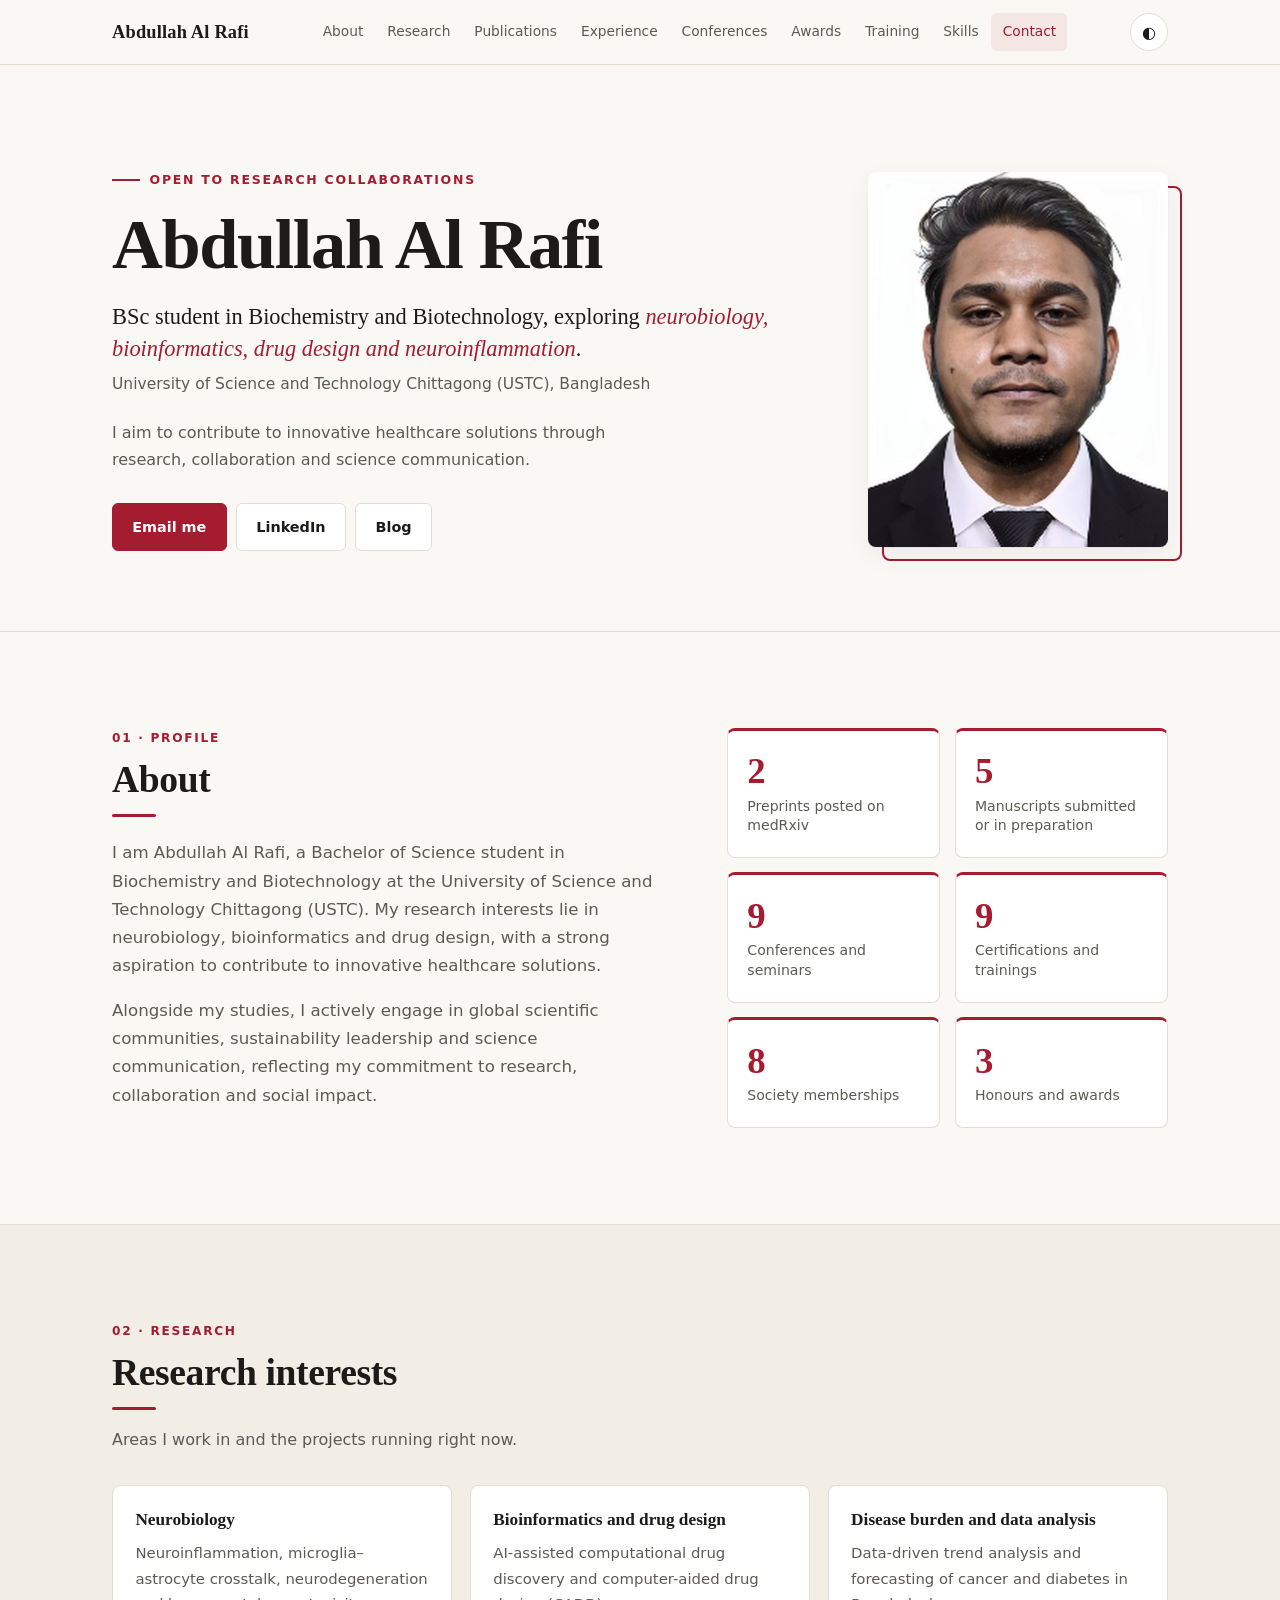
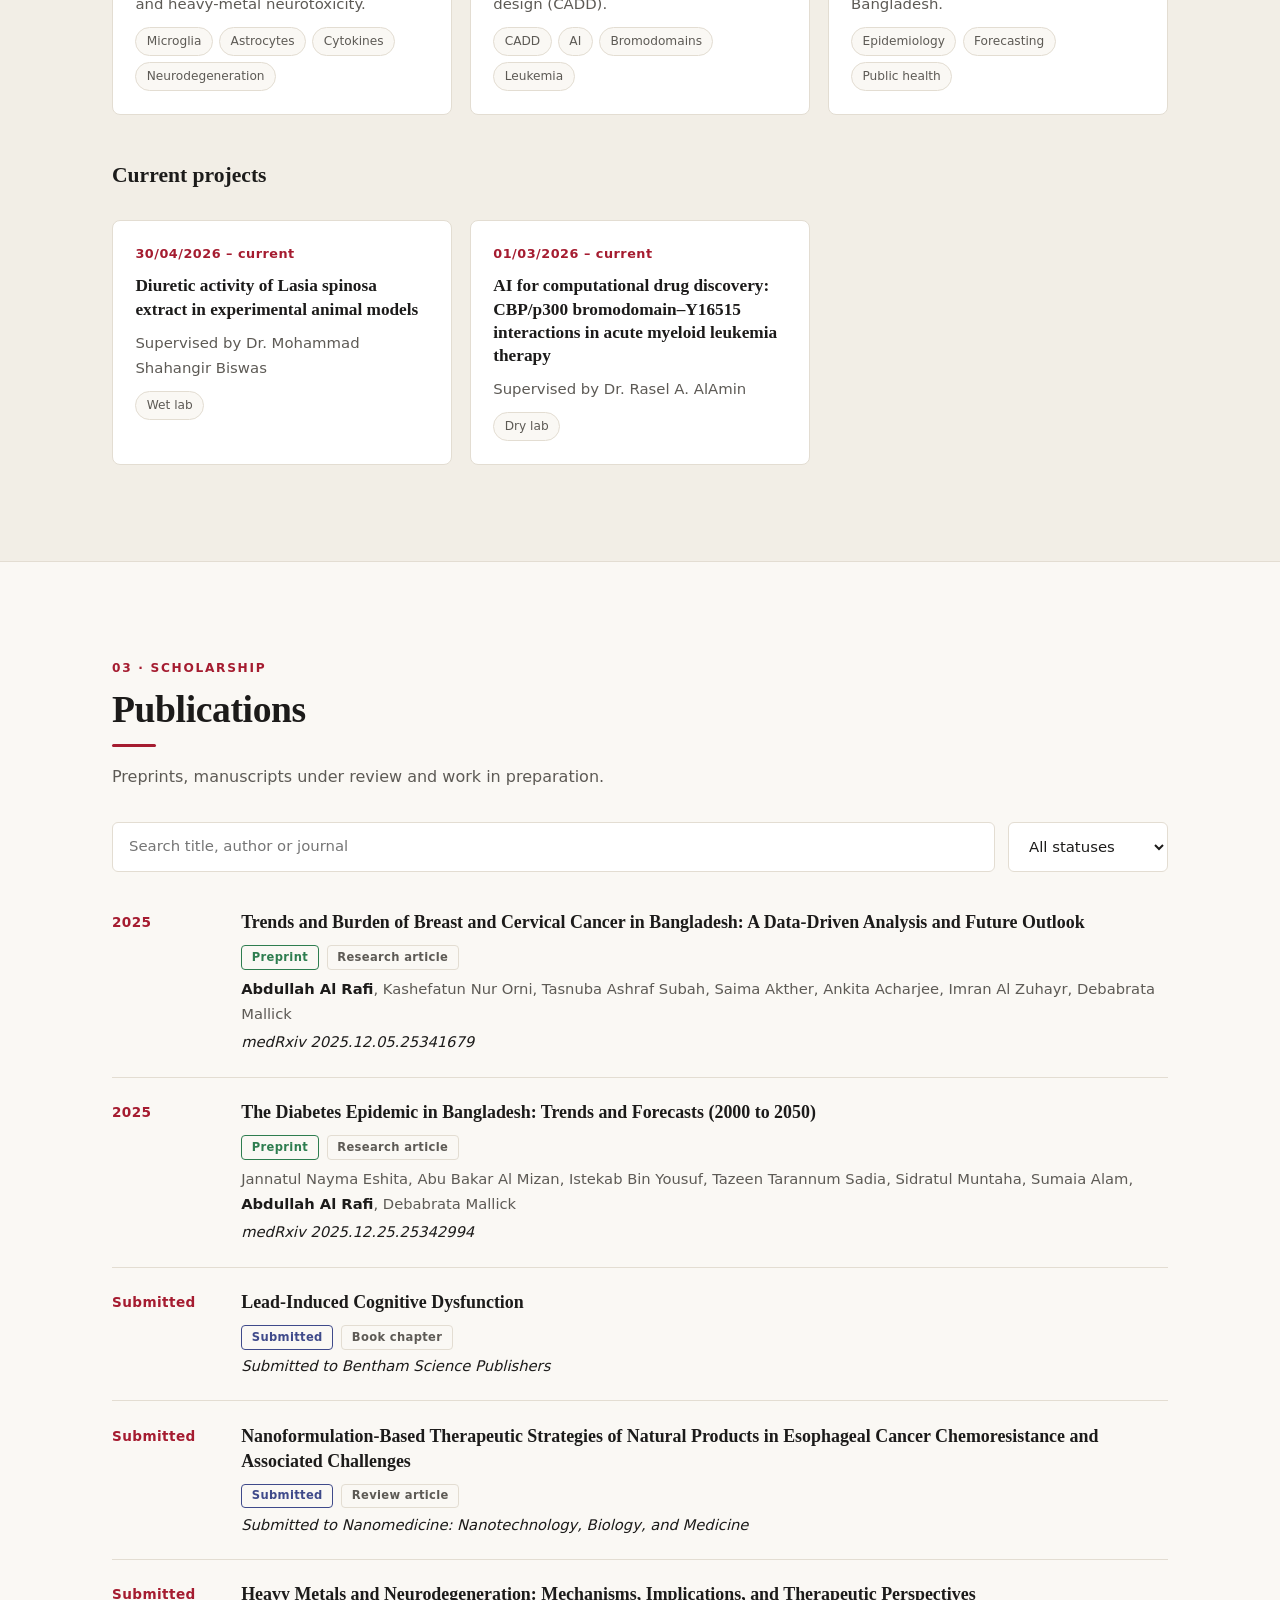
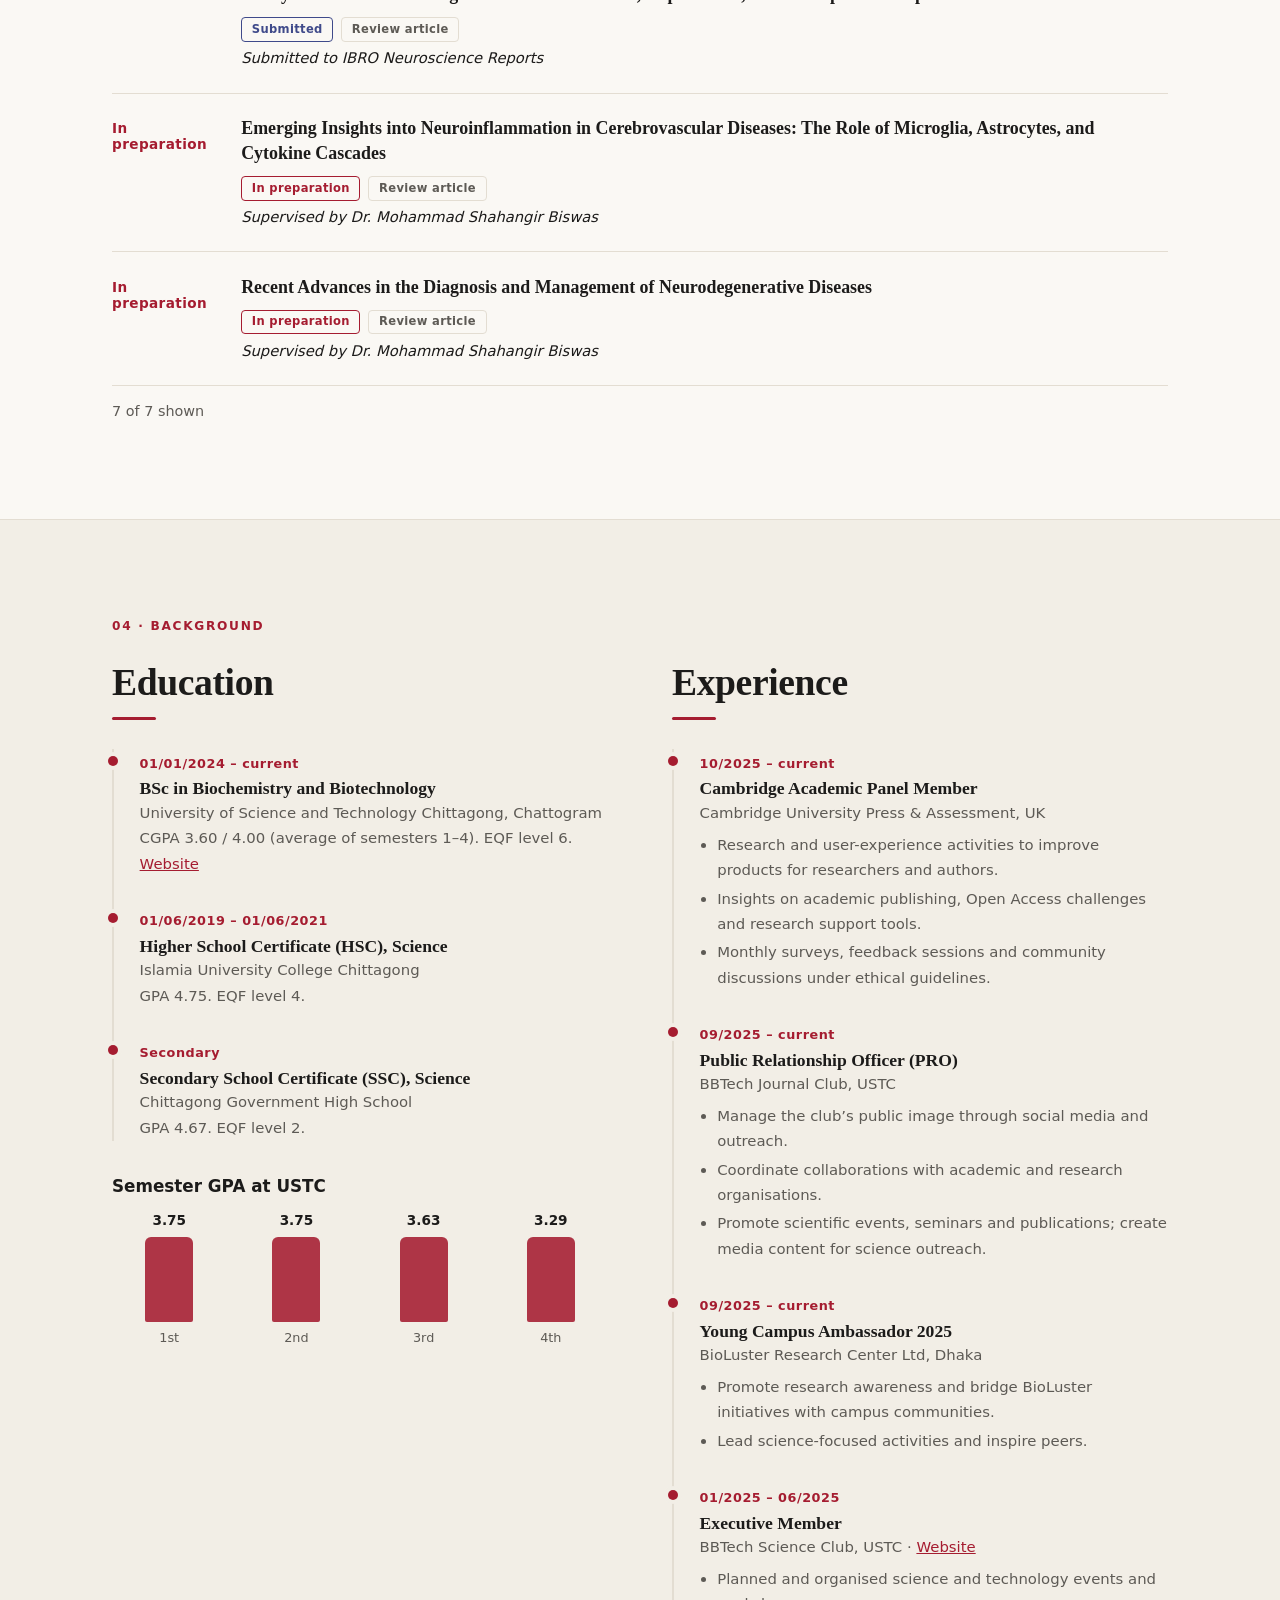
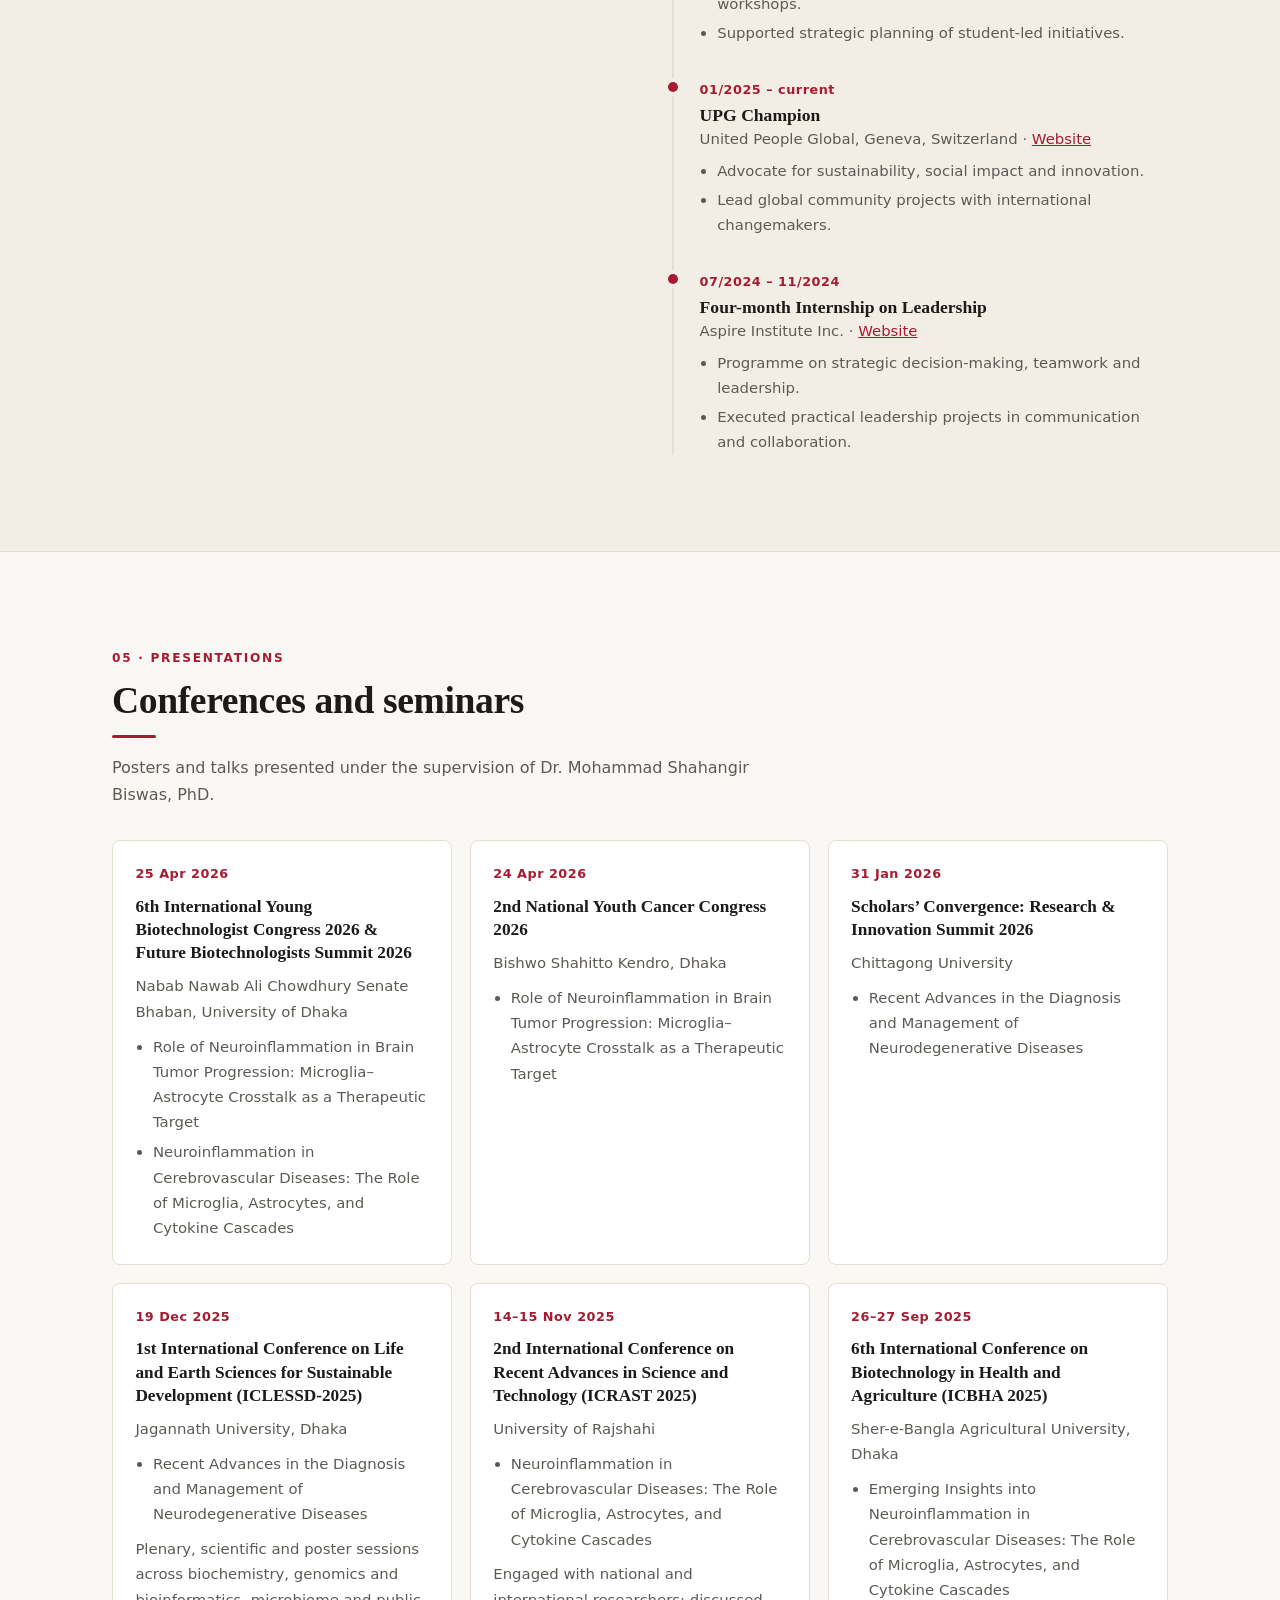
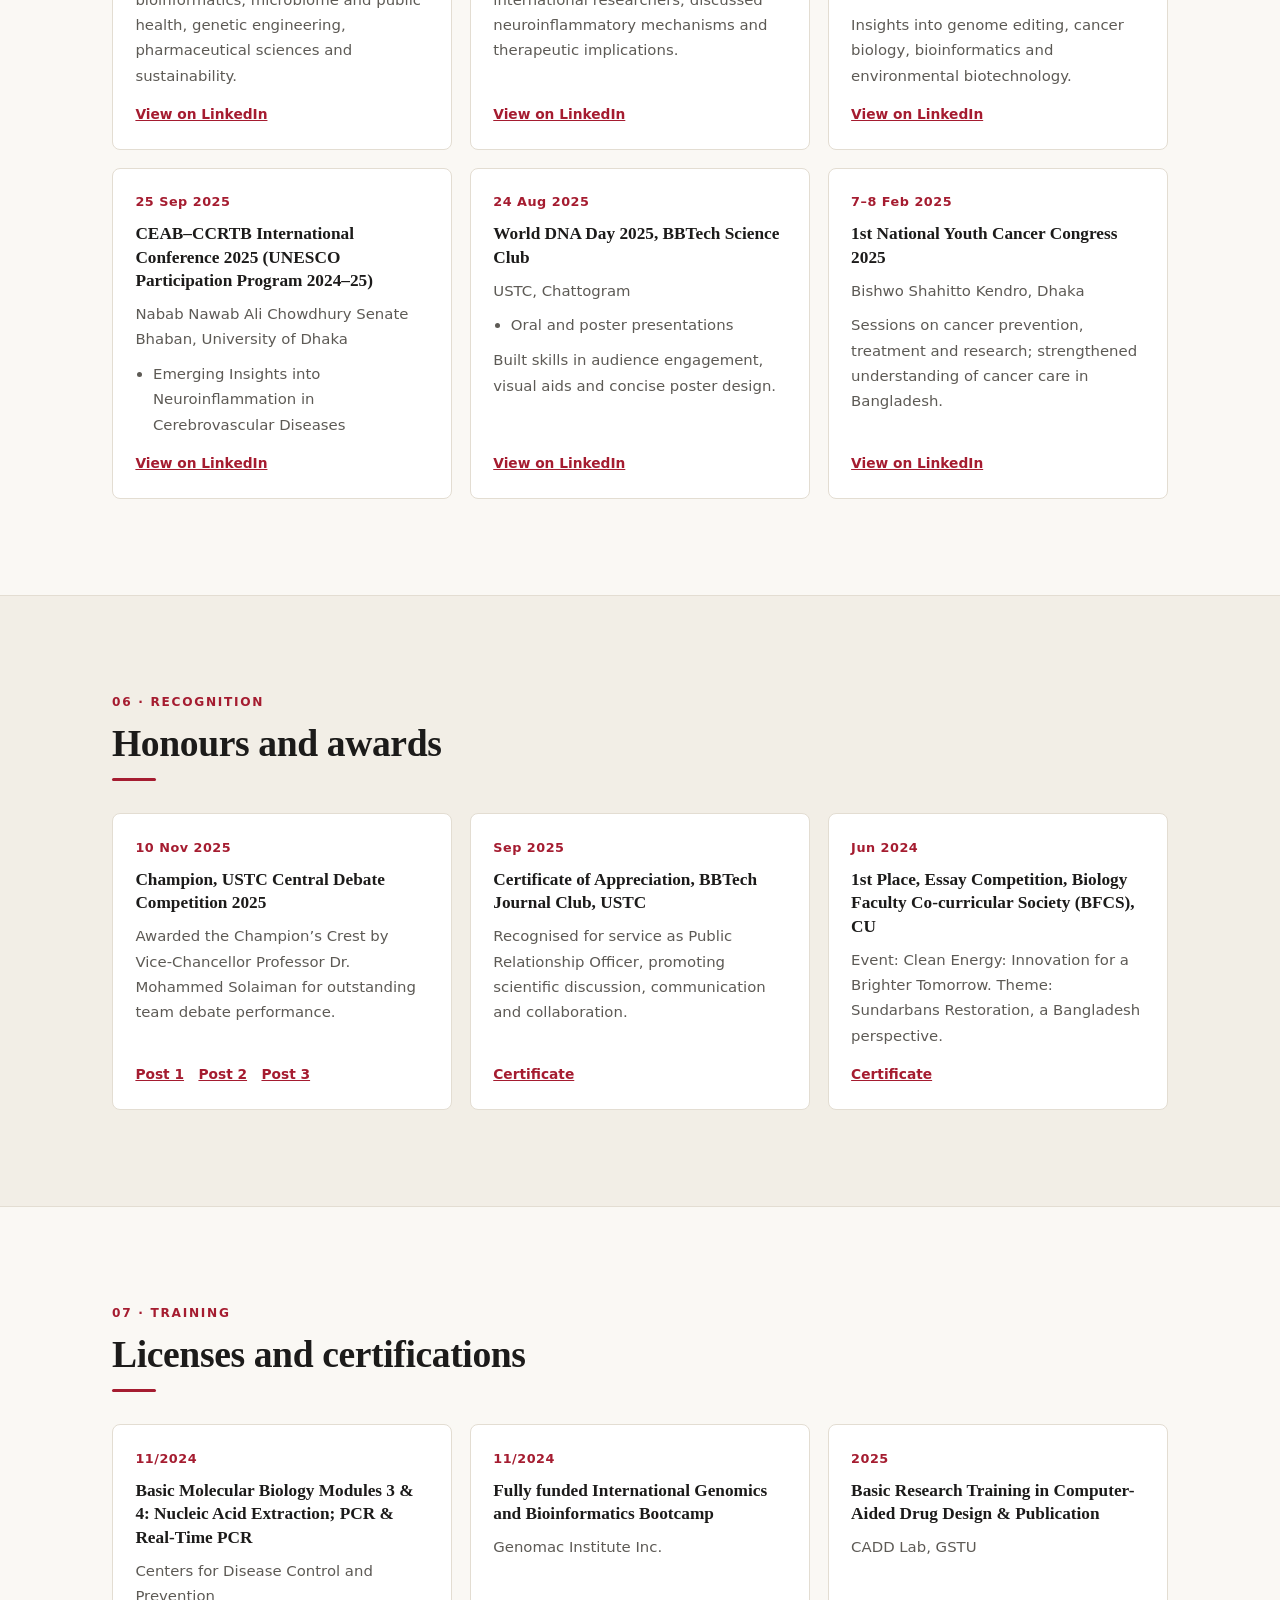
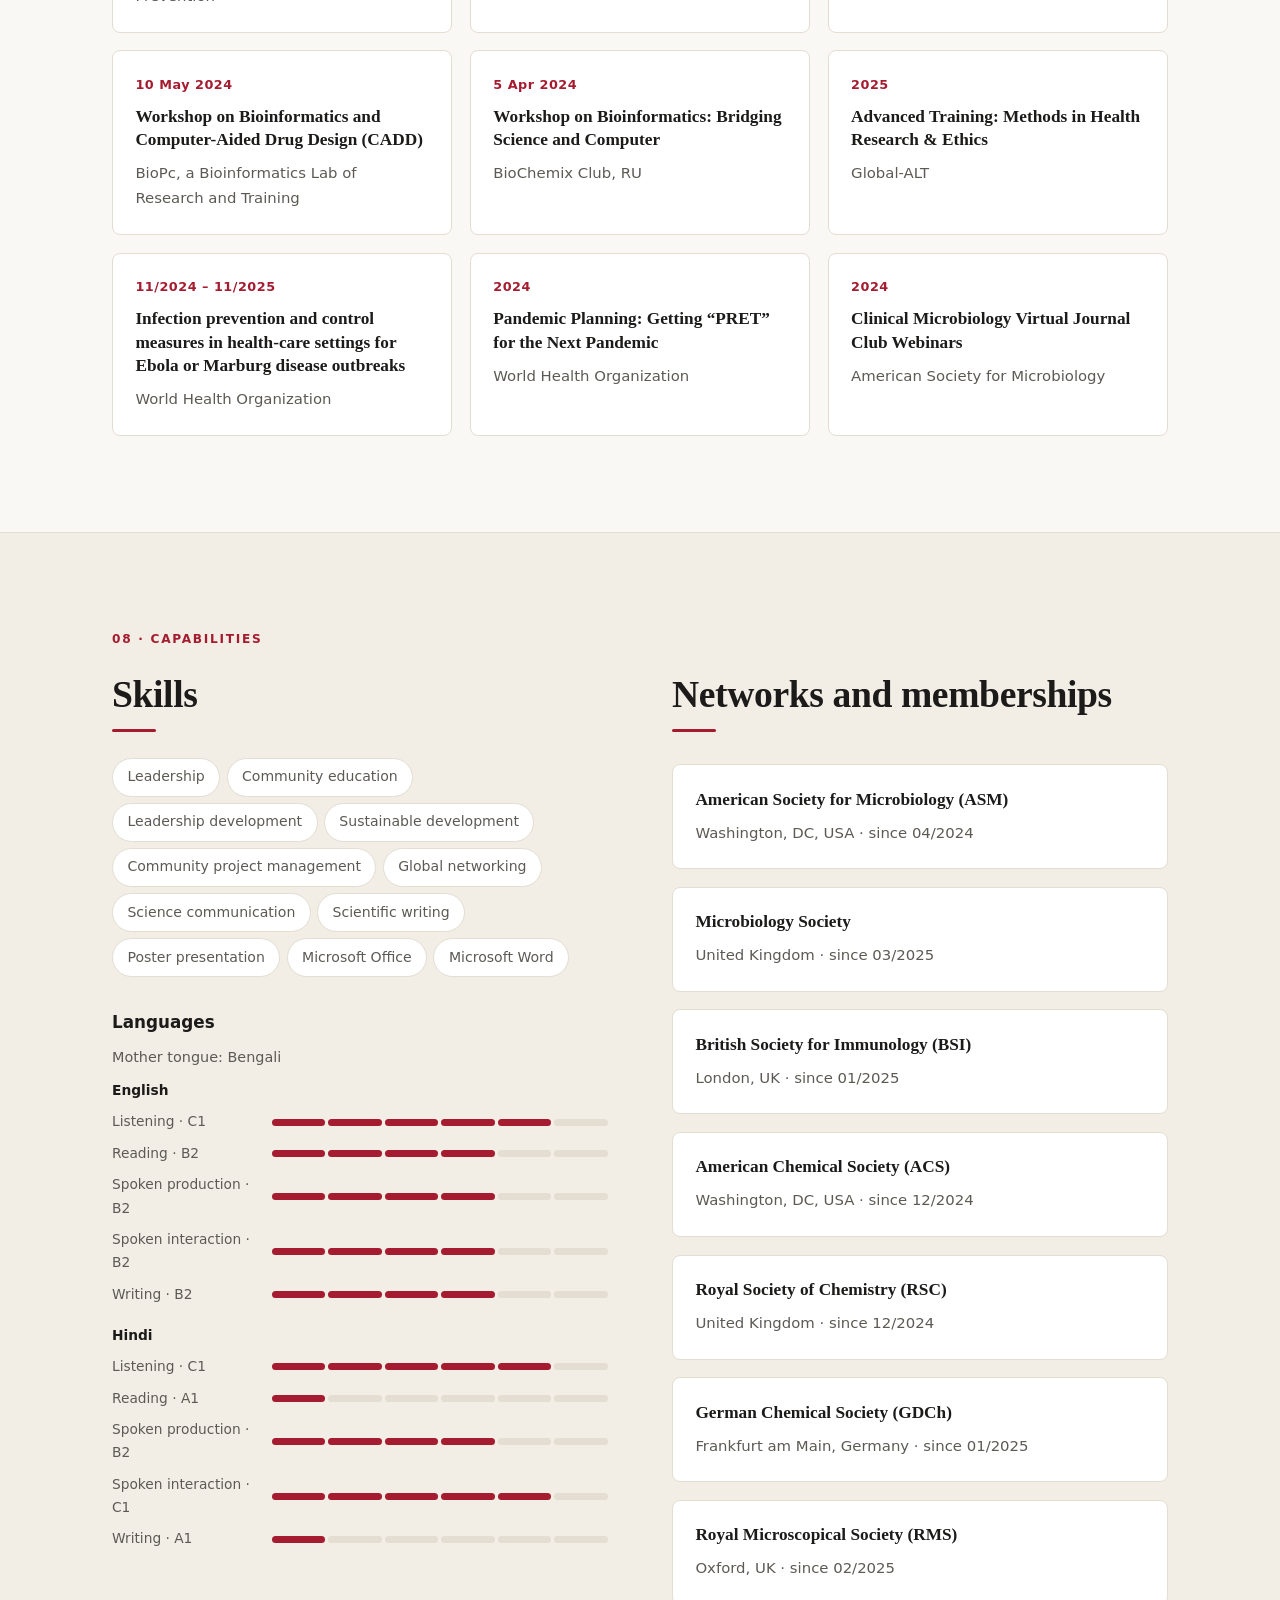
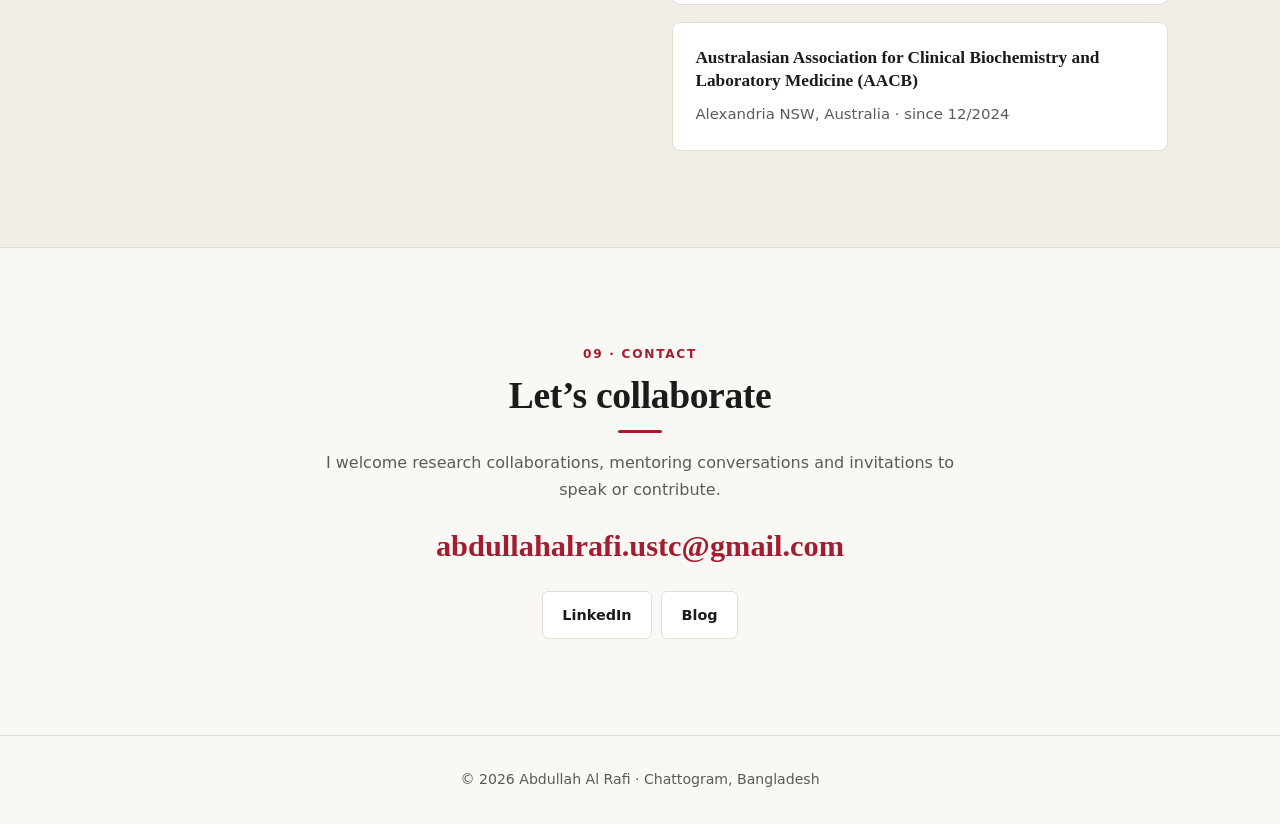
==== commit d7b0e5e6: "Update meta description for Abdullah Al Rafi" ====
--- a/index.html
+++ b/index.html
@@ -4,7 +4,7 @@
 <meta charset="utf-8">
 <meta name="viewport" content="width=device-width, initial-scale=1">
 <title>Abdullah Al Rafi – Biochemistry, Neurobiology and Bioinformatics</title>
-<meta name="description" content="Abdullah Al Rafi: BSc student in Biochemistry and Biotechnology at USTC. Neurobiology, bioinformatics and drug design research.">
+<meta name="description" content="Abdullah Al Rafi: Researcher in Biochemistry and Biotechnology at USTC. Neurobiology, bioinformatics and drug design research.">
 <meta name="theme-color" content="#a51c30">
 <link rel="preconnect" href="https://fonts.googleapis.com">
 <link rel="preconnect" href="https://fonts.gstatic.com" crossorigin>
--- a/style.css
+++ b/style.css
@@ -0,0 +1,192 @@
+/* ===== Design tokens ===== */
+:root{
+  --bg:#faf8f4;--alt:#f2eee6;--panel:#fff;--ink:#1c1b1a;--mute:#5d5a55;--line:#e3ddd2;
+  --accent:#a51c30;--accent-ink:#fff;--soft:rgba(165,28,48,.08);--ok:#2e7d4f;--vio:#3f4a8a;
+  --serif:'Source Serif 4',Georgia,'Times New Roman',serif;
+  --sans:'Inter','Segoe UI',system-ui,-apple-system,sans-serif;
+  --r:8px;--shadow:0 1px 2px rgba(28,27,26,.05),0 8px 24px rgba(28,27,26,.06);
+}
+@media(prefers-color-scheme:dark){:root:not([data-theme=light]){
+  --bg:#141211;--alt:#1a1716;--panel:#1f1c1b;--ink:#efeae3;--mute:#a8a199;--line:#332e2b;
+  --accent:#e0566a;--accent-ink:#141211;--soft:rgba(224,86,106,.12);--ok:#5fcf8f;--vio:#9aa6ff;--shadow:none}}
+:root[data-theme=dark]{
+  --bg:#141211;--alt:#1a1716;--panel:#1f1c1b;--ink:#efeae3;--mute:#a8a199;--line:#332e2b;
+  --accent:#e0566a;--accent-ink:#141211;--soft:rgba(224,86,106,.12);--ok:#5fcf8f;--vio:#9aa6ff;--shadow:none}
+
+/* ===== Base ===== */
+*,*::before,*::after{box-sizing:border-box}
+*{margin:0}
+html{scroll-behavior:smooth;scroll-padding-top:80px;-webkit-text-size-adjust:100%}
+body{background:var(--bg);color:var(--ink);font:400 1rem/1.7 var(--sans);-webkit-font-smoothing:antialiased;overflow-x:hidden}
+img{max-width:100%;display:block}
+a{color:inherit}
+:focus-visible{outline:2px solid var(--accent);outline-offset:3px;border-radius:4px}
+.skip{position:absolute;left:-999px;top:0;background:var(--accent);color:var(--accent-ink);padding:.6rem 1rem;z-index:100}
+.skip:focus{left:0}
+.wrap{width:100%;max-width:1120px;margin:0 auto;padding:0 clamp(1rem,4vw,2rem)}
+[hidden]{display:none!important}
+#bar{position:fixed;top:0;left:0;height:3px;width:0;z-index:50;background:var(--accent)}
+
+/* ===== Navigation ===== */
+nav{position:sticky;top:0;z-index:40;background:color-mix(in srgb,var(--bg) 88%,transparent);backdrop-filter:blur(14px);-webkit-backdrop-filter:blur(14px);border-bottom:1px solid var(--line)}
+nav .wrap{display:flex;align-items:center;justify-content:space-between;height:64px;gap:1rem}
+.brand{font:600 1.15rem var(--serif);text-decoration:none;letter-spacing:.01em;white-space:nowrap}
+#menu{display:flex;gap:.1rem;list-style:none;padding:0}
+#menu a{display:block;padding:.45rem .7rem;border-radius:6px;text-decoration:none;font-size:.86rem;font-weight:500;color:var(--mute);transition:color .2s,background .2s;white-space:nowrap}
+#menu a:hover{color:var(--ink)}
+#menu a.on{color:var(--accent);background:var(--soft)}
+.nav-tools{display:flex;gap:.5rem;align-items:center}
+#theme,#burger{width:38px;height:38px;border-radius:50%;border:1px solid var(--line);background:var(--panel);color:var(--ink);cursor:pointer;font-size:1rem;display:grid;place-items:center;transition:border-color .2s}
+#theme:hover,#burger:hover{border-color:var(--accent)}
+#burger{display:none;gap:3px;align-content:center}
+#burger span{display:block;width:16px;height:2px;background:currentColor;border-radius:2px;transition:transform .25s,opacity .2s}
+#burger[aria-expanded=true] span:nth-child(1){transform:translateY(5px) rotate(45deg)}
+#burger[aria-expanded=true] span:nth-child(2){opacity:0}
+#burger[aria-expanded=true] span:nth-child(3){transform:translateY(-5px) rotate(-45deg)}
+
+/* ===== Hero ===== */
+.hero{padding:clamp(3rem,9vw,6.5rem) 0 clamp(3rem,7vw,5rem);border-bottom:1px solid var(--line)}
+.hero .wrap{display:grid;grid-template-columns:1fr minmax(220px,300px);gap:clamp(2rem,6vw,5rem);align-items:center}
+.eyebrow{display:flex;align-items:center;gap:.6rem;font-size:.78rem;font-weight:600;letter-spacing:.14em;text-transform:uppercase;color:var(--accent);margin-bottom:1.1rem}
+.eyebrow::before{content:"";width:28px;height:2px;background:var(--accent)}
+.hero h1{font:700 clamp(2.4rem,6vw,4.4rem)/1.05 var(--serif);letter-spacing:-.02em}
+.role{font:400 clamp(1.1rem,2.2vw,1.4rem)/1.45 var(--serif);margin-top:1.2rem}
+.role em{color:var(--accent);font-style:italic}
+.aff{color:var(--mute);margin-top:.35rem;font-size:.97rem}
+.pitch{max-width:56ch;color:var(--mute);margin:1.3rem 0 1.9rem}
+.links{display:flex;flex-wrap:wrap;gap:.6rem}
+.btn{display:inline-block;padding:.65rem 1.2rem;border-radius:6px;font-weight:600;font-size:.9rem;text-decoration:none;border:1px solid var(--line);background:var(--panel);transition:transform .2s,border-color .2s,background .2s,color .2s}
+.btn:hover{border-color:var(--accent);color:var(--accent);transform:translateY(-1px)}
+.btn.main{background:var(--accent);color:var(--accent-ink);border-color:var(--accent)}
+.btn.main:hover{color:var(--accent-ink);filter:brightness(1.1)}
+.photo{position:relative;width:100%;max-width:300px;aspect-ratio:4/5;justify-self:end}
+.photo::after{content:"";position:absolute;inset:14px -14px -14px 14px;border:2px solid var(--accent);border-radius:var(--r);z-index:0}
+.photo img,.photo .ini{position:relative;z-index:1;width:100%;height:100%;object-fit:cover;border-radius:var(--r);background:var(--alt);box-shadow:var(--shadow)}
+.photo .ini{display:grid;place-items:center;font:700 4rem var(--serif);color:var(--accent)}
+
+/* ===== Sections ===== */
+section{padding:clamp(3.5rem,8vw,6rem) 0}
+section.alt{background:var(--alt);border-block:1px solid var(--line)}
+.kicker{font-size:.76rem;font-weight:600;letter-spacing:.14em;text-transform:uppercase;color:var(--accent);margin-bottom:.6rem}
+h2{font:600 clamp(1.7rem,3.4vw,2.35rem)/1.15 var(--serif);letter-spacing:-.01em;margin-bottom:.7rem}
+h2::after{content:"";display:block;width:44px;height:3px;background:var(--accent);margin-top:.8rem;border-radius:2px}
+.sub{color:var(--mute);max-width:64ch;margin-top:1rem}
+.subhead{font:600 1.35rem var(--serif);margin:3rem 0 1.2rem}
+.subhead.small{font:600 1.05rem var(--sans);margin:2.2rem 0 .8rem}
+.note{color:var(--mute);font-size:.9rem;margin-top:.8rem}
+.grid{display:grid;grid-template-columns:repeat(auto-fill,minmax(min(100%,310px),1fr));gap:1.1rem;margin-top:2rem}
+.grid.one{grid-template-columns:1fr}
+
+/* ===== About ===== */
+.about{display:grid;grid-template-columns:1.25fr 1fr;gap:clamp(2rem,5vw,4rem);align-items:start}
+.prose{margin-top:1.4rem}
+.prose p{color:var(--mute);font-size:1.04rem}
+.prose p+p{margin-top:1rem}
+.stats{display:grid;grid-template-columns:1fr 1fr;gap:.9rem}
+.stat{padding:1.3rem 1.2rem;border-radius:var(--r);background:var(--panel);border:1px solid var(--line);border-top:3px solid var(--accent)}
+.stat strong{display:block;font:600 2.3rem/1.1 var(--serif);color:var(--accent)}
+.stat span{color:var(--mute);font-size:.88rem;line-height:1.4;display:block;margin-top:.3rem}
+
+/* ===== Cards ===== */
+.card{display:flex;flex-direction:column;gap:.6rem;padding:1.4rem;background:var(--panel);border:1px solid var(--line);border-radius:var(--r);text-decoration:none;transition:border-color .25s,transform .25s,box-shadow .25s}
+.card:hover{border-color:var(--accent);box-shadow:var(--shadow)}
+a.card:hover{transform:translateY(-3px)}
+.card h3{font:600 1.08rem/1.35 var(--serif)}
+.card p,.card li{color:var(--mute);font-size:.93rem}
+.card ul{padding-left:1.1rem;display:grid;gap:.3rem}
+.when{color:var(--accent);font-weight:600;font-size:.8rem;letter-spacing:.04em}
+.tags{display:flex;flex-wrap:wrap;gap:.4rem}
+.tags i{font-style:normal;font-size:.76rem;font-weight:500;padding:.2rem .65rem;border:1px solid var(--line);border-radius:999px;color:var(--mute);background:var(--bg)}
+.big-tags{margin-top:1.6rem}
+.big-tags i{font-size:.88rem;padding:.4rem .9rem;background:var(--panel)}
+.lk{display:flex;flex-wrap:wrap;gap:.9rem;font-size:.86rem;font-weight:600;margin-top:auto;padding-top:.3rem}
+.lk a{color:var(--accent)}
+.meta{display:flex;gap:1rem;font-size:.85rem;color:var(--mute)}
+.dot{display:inline-block;width:9px;height:9px;border-radius:50%;background:var(--accent);margin-right:.4rem}
+
+/* ===== Publications ===== */
+.tools{display:flex;gap:.8rem;flex-wrap:wrap;margin-top:2rem}
+.tools input,.tools select{background:var(--panel);color:var(--ink);border:1px solid var(--line);border-radius:6px;padding:.7rem 1rem;font:inherit;font-size:.93rem}
+.tools input{flex:1;min-width:min(100%,220px)}
+.tools input:focus,.tools select:focus{outline:2px solid var(--accent);outline-offset:1px;border-color:transparent}
+#pubList{margin-top:1rem}
+.pub{display:grid;grid-template-columns:110px 1fr;gap:1.2rem;padding:1.4rem 0;border-bottom:1px solid var(--line)}
+.pub .yr{font:600 .85rem var(--sans);color:var(--accent);padding-top:.25rem;letter-spacing:.03em}
+.pub h3{font:600 1.12rem/1.4 var(--serif);margin-bottom:.4rem}
+.pub h3 a{text-decoration:none}.pub h3 a:hover{color:var(--accent);text-decoration:underline}
+.pub .au{color:var(--mute);font-size:.92rem;margin-top:.4rem}.pub .au b{color:var(--ink)}
+.pub .ve{font-size:.92rem;font-style:italic;margin-top:.2rem}
+.tg{display:inline-block;margin:0 .5rem 0 0;font-size:.72rem;font-weight:600;padding:.1rem .6rem;border:1px solid var(--accent);color:var(--accent);border-radius:4px;letter-spacing:.03em}
+.tg.ok{border-color:var(--ok);color:var(--ok)}
+.tg.sub2{border-color:var(--vio);color:var(--vio)}
+.tg.kind{border-color:var(--line);color:var(--mute)}
+
+/* ===== Timeline, GPA, languages ===== */
+.two{display:grid;grid-template-columns:1fr 1fr;gap:clamp(2rem,5vw,4rem);margin-top:1.5rem}
+.tl{position:relative;margin-top:1.8rem;padding-left:1.6rem;border-left:2px solid var(--line);display:grid;gap:1.8rem}
+.tl>div{position:relative}
+.tl>div::before{content:"";position:absolute;left:calc(-1.6rem - 6px);top:.45rem;width:10px;height:10px;border-radius:50%;background:var(--accent);box-shadow:0 0 0 4px var(--alt)}
+.tl small{color:var(--accent);font-weight:600;font-size:.8rem;letter-spacing:.04em}
+.tl h3{font:600 1.1rem/1.35 var(--serif);margin-top:.1rem}
+.tl p,.tl li{color:var(--mute);font-size:.93rem}
+.tl ul{padding-left:1.1rem;margin-top:.4rem;display:grid;gap:.2rem}
+.tl a{color:var(--accent)}
+.gpa{display:flex;align-items:flex-end;gap:.8rem;height:140px}
+.gpa div{flex:1;display:flex;flex-direction:column;justify-content:flex-end;align-items:center;gap:.3rem;height:100%;font-size:.8rem;color:var(--mute)}
+.gpa em{display:block;width:100%;max-width:48px;border-radius:6px 6px 2px 2px;background:var(--accent);opacity:.88;font-style:normal;transition:height .8s cubic-bezier(.2,.8,.2,1)}
+.gpa b{color:var(--ink);font-size:.85rem}
+.lang{display:grid;gap:.5rem;font-size:.86rem;color:var(--mute)}
+.lang b{color:var(--ink);font-weight:600;margin-top:.6rem}
+.lang div{display:grid;grid-template-columns:minmax(110px,150px) 1fr;align-items:center;gap:.6rem}
+.seg{display:flex;gap:3px}
+.seg i{height:7px;flex:1;border-radius:4px;background:var(--line)}
+.seg i.f{background:var(--accent)}
+
+/* ===== Contact & footer ===== */
+.contact{text-align:center}
+.contact h2::after{margin-inline:auto}
+.contact .sub{margin-inline:auto}
+.contact .links{justify-content:center}
+.big{display:inline-block;margin:1.6rem 0;font:600 clamp(1.05rem,3.4vw,1.9rem) var(--serif);color:var(--accent);text-decoration:none;word-break:break-all;border-bottom:2px solid transparent;transition:border-color .2s}
+.big:hover{border-color:var(--accent)}
+footer{padding:2rem 0;text-align:center;color:var(--mute);font-size:.88rem;border-top:1px solid var(--line)}
+#top{position:fixed;right:1.2rem;bottom:1.2rem;z-index:30;width:44px;height:44px;border-radius:50%;border:1px solid var(--line);background:var(--panel);color:var(--ink);cursor:pointer;opacity:0;pointer-events:none;transition:opacity .25s,border-color .2s;box-shadow:var(--shadow)}
+#top:hover{border-color:var(--accent)}
+#top.show{opacity:1;pointer-events:auto}
+
+/* ===== Scroll reveal ===== */
+.js .reveal{opacity:0;transform:translateY(18px);transition:opacity .7s ease,transform .7s ease}
+.js .reveal.in{opacity:1;transform:none}
+
+/* ===== Responsive ===== */
+@media(max-width:1020px){
+  #burger{display:grid}
+  #menu{position:absolute;top:64px;left:0;right:0;flex-direction:column;gap:0;padding:.6rem clamp(1rem,4vw,2rem) 1rem;background:var(--bg);border-bottom:1px solid var(--line);box-shadow:var(--shadow);max-height:0;overflow:hidden;visibility:hidden;opacity:0;transition:opacity .2s}
+  #menu.open{max-height:calc(100vh - 64px);overflow-y:auto;visibility:visible;opacity:1}
+  #menu a{padding:.75rem .6rem;font-size:.95rem}
+}
+@media(max-width:860px){
+  .hero .wrap,.about,.two{grid-template-columns:1fr}
+  .photo{order:-1;max-width:210px;justify-self:start;margin:0 14px 14px 0}
+  .pub{grid-template-columns:1fr;gap:.3rem}
+}
+@media(max-width:520px){
+  .stats{grid-template-columns:1fr 1fr;gap:.7rem}
+  .stat{padding:1rem .9rem}.stat strong{font-size:1.8rem}
+  .btn{flex:1 1 calc(50% - .6rem);text-align:center}
+  .lang div{grid-template-columns:1fr}
+}
+@media(prefers-reduced-motion:reduce){
+  *,*::before,*::after{transition:none!important;animation:none!important;scroll-behavior:auto!important}
+  .js .reveal{opacity:1;transform:none}
+}
+
+/* ===== Print (useful if a reviewer prints the page) ===== */
+@media print{
+  nav,#top,#bar,.tools,#theme,.skip,.photo::after{display:none!important}
+  body{background:#fff;color:#000;font-size:10.5pt}
+  section,section.alt{padding:1.2rem 0;background:none;border:0;break-inside:avoid-page}
+  .js .reveal{opacity:1;transform:none}
+  .card,.stat{box-shadow:none;break-inside:avoid}
+  a{text-decoration:none}
+}
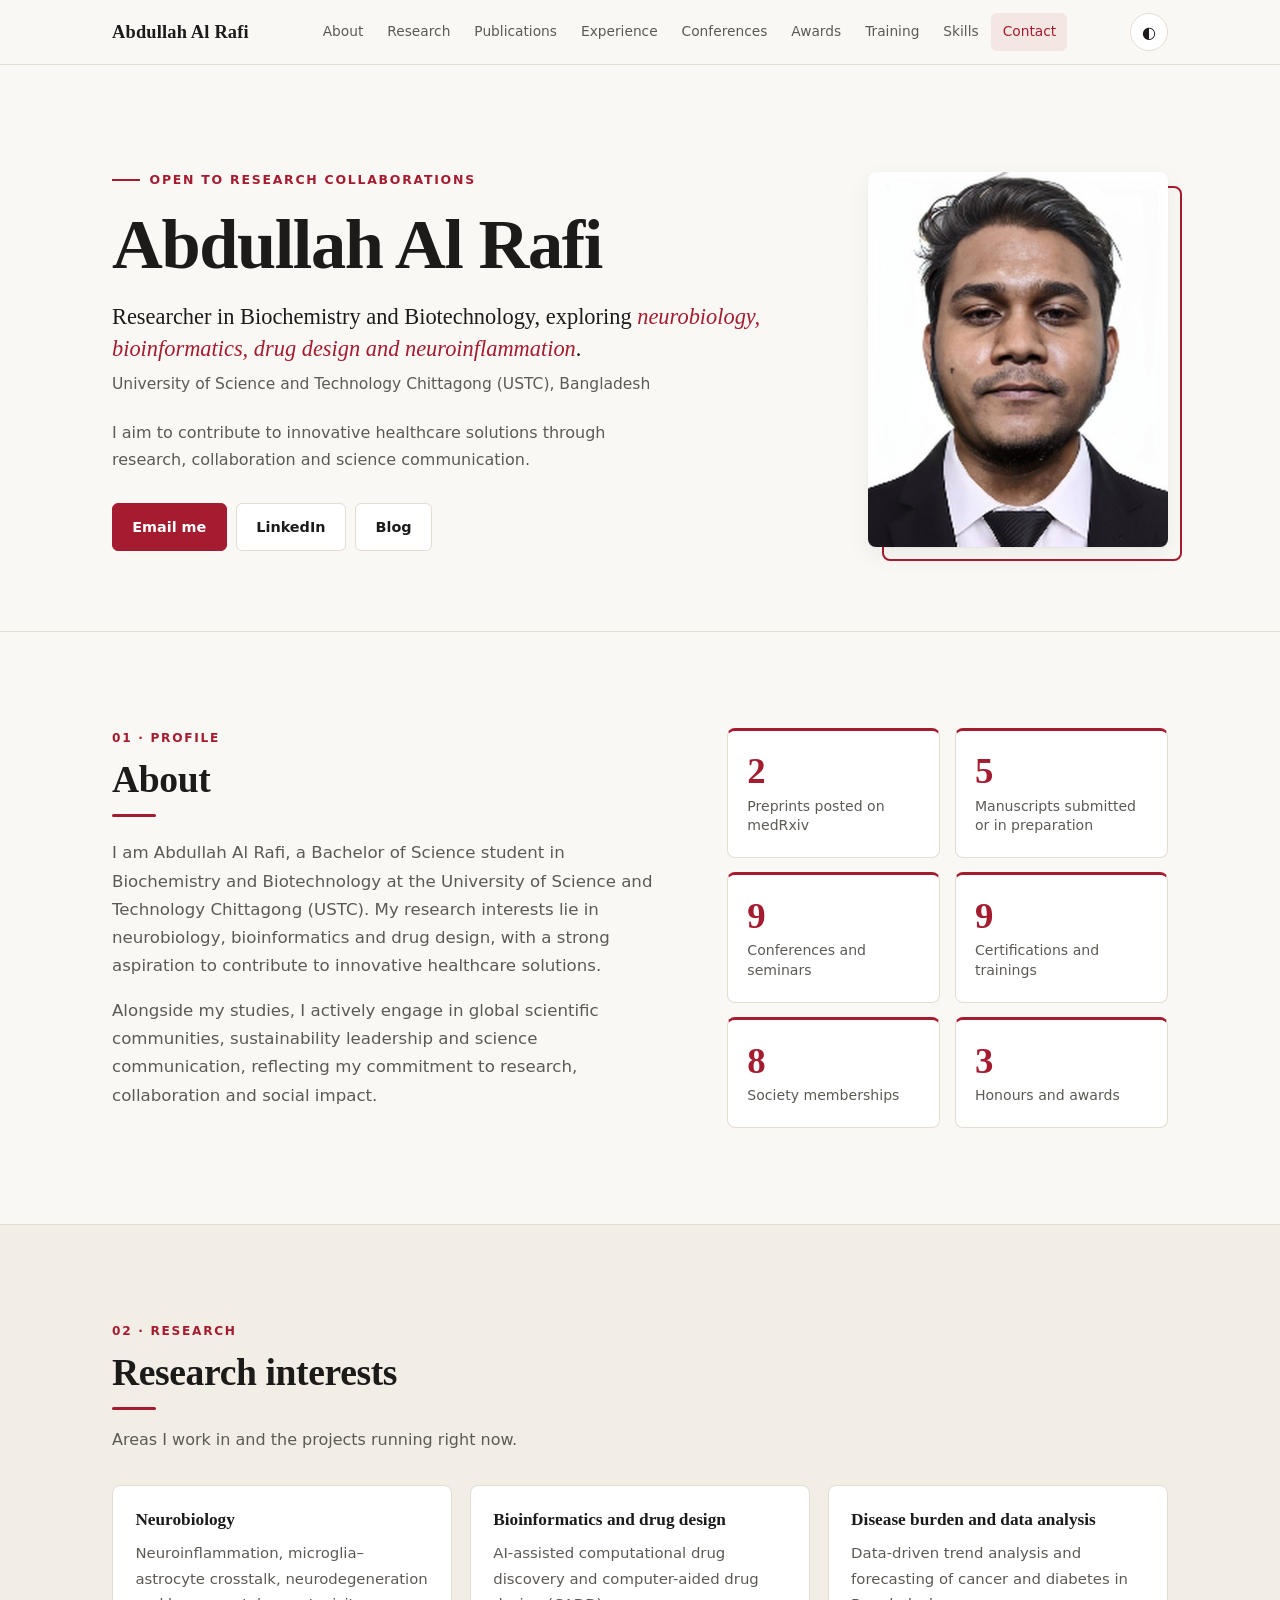
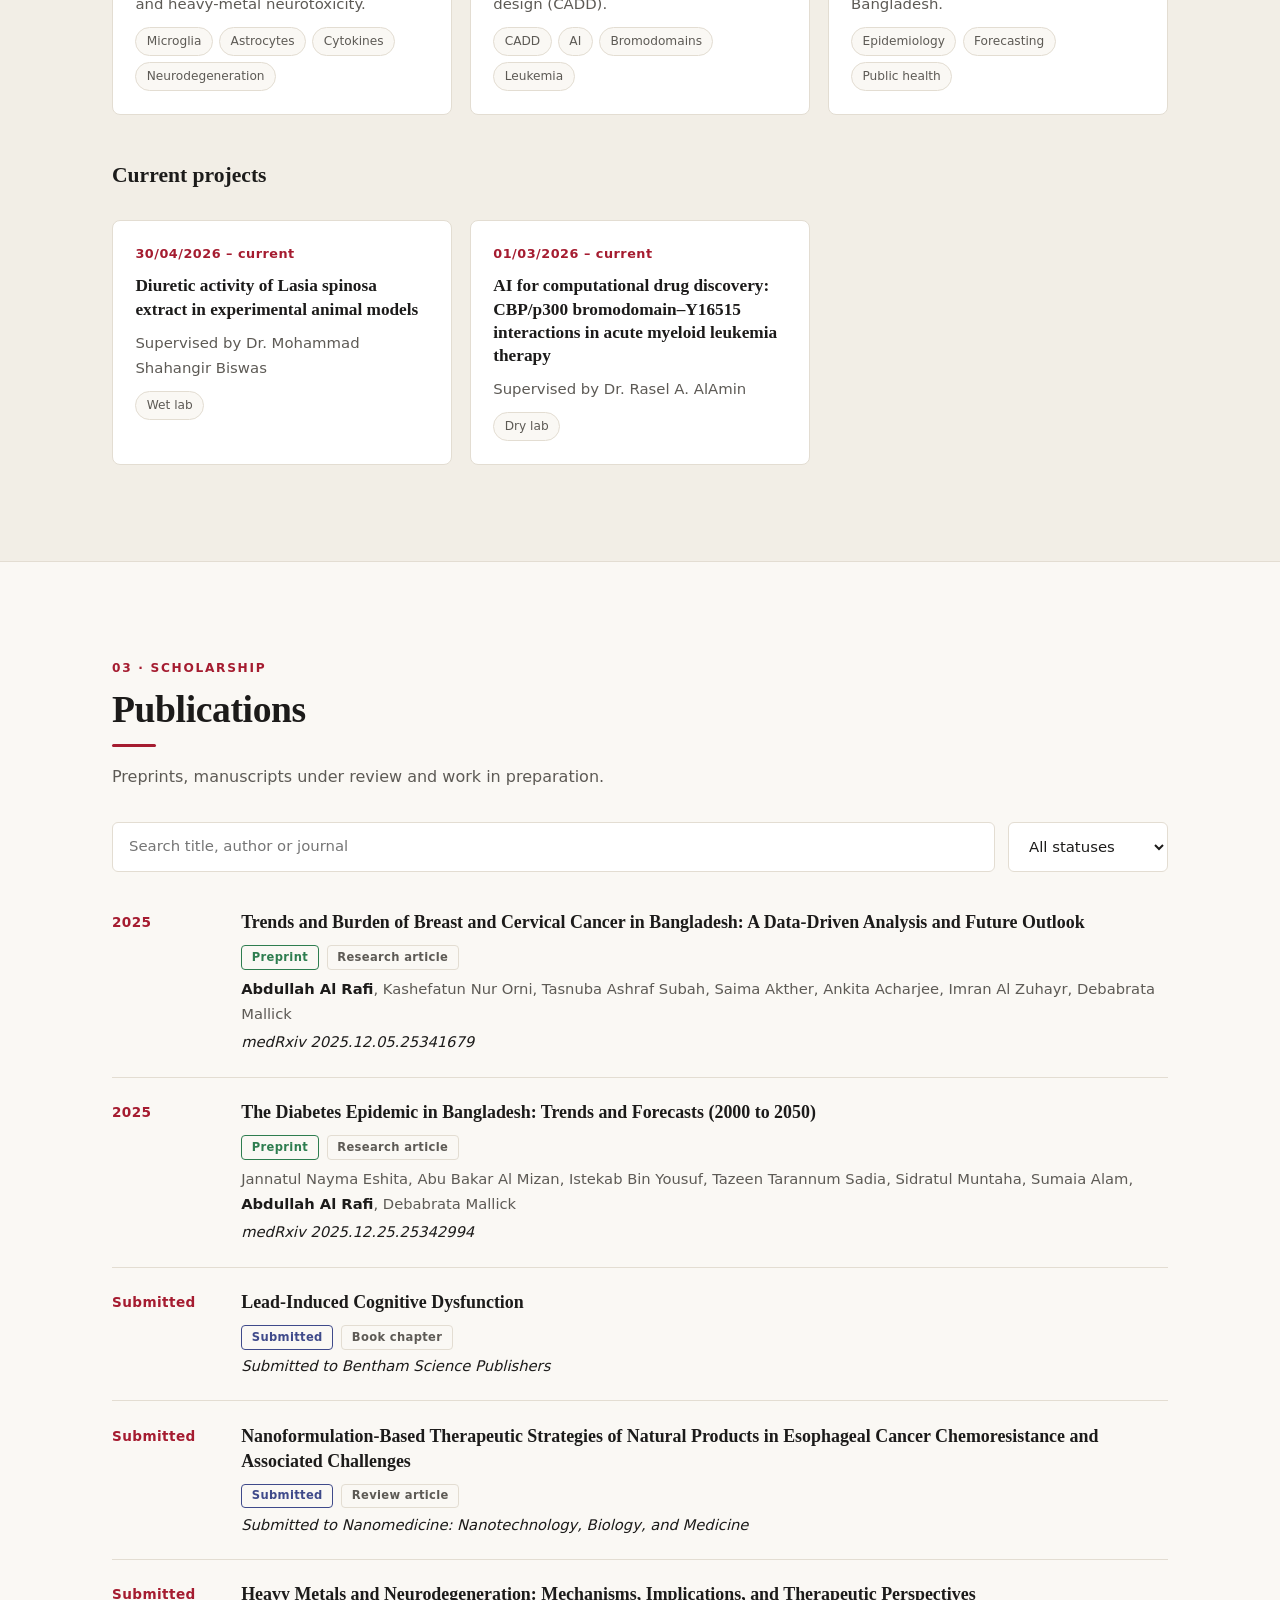
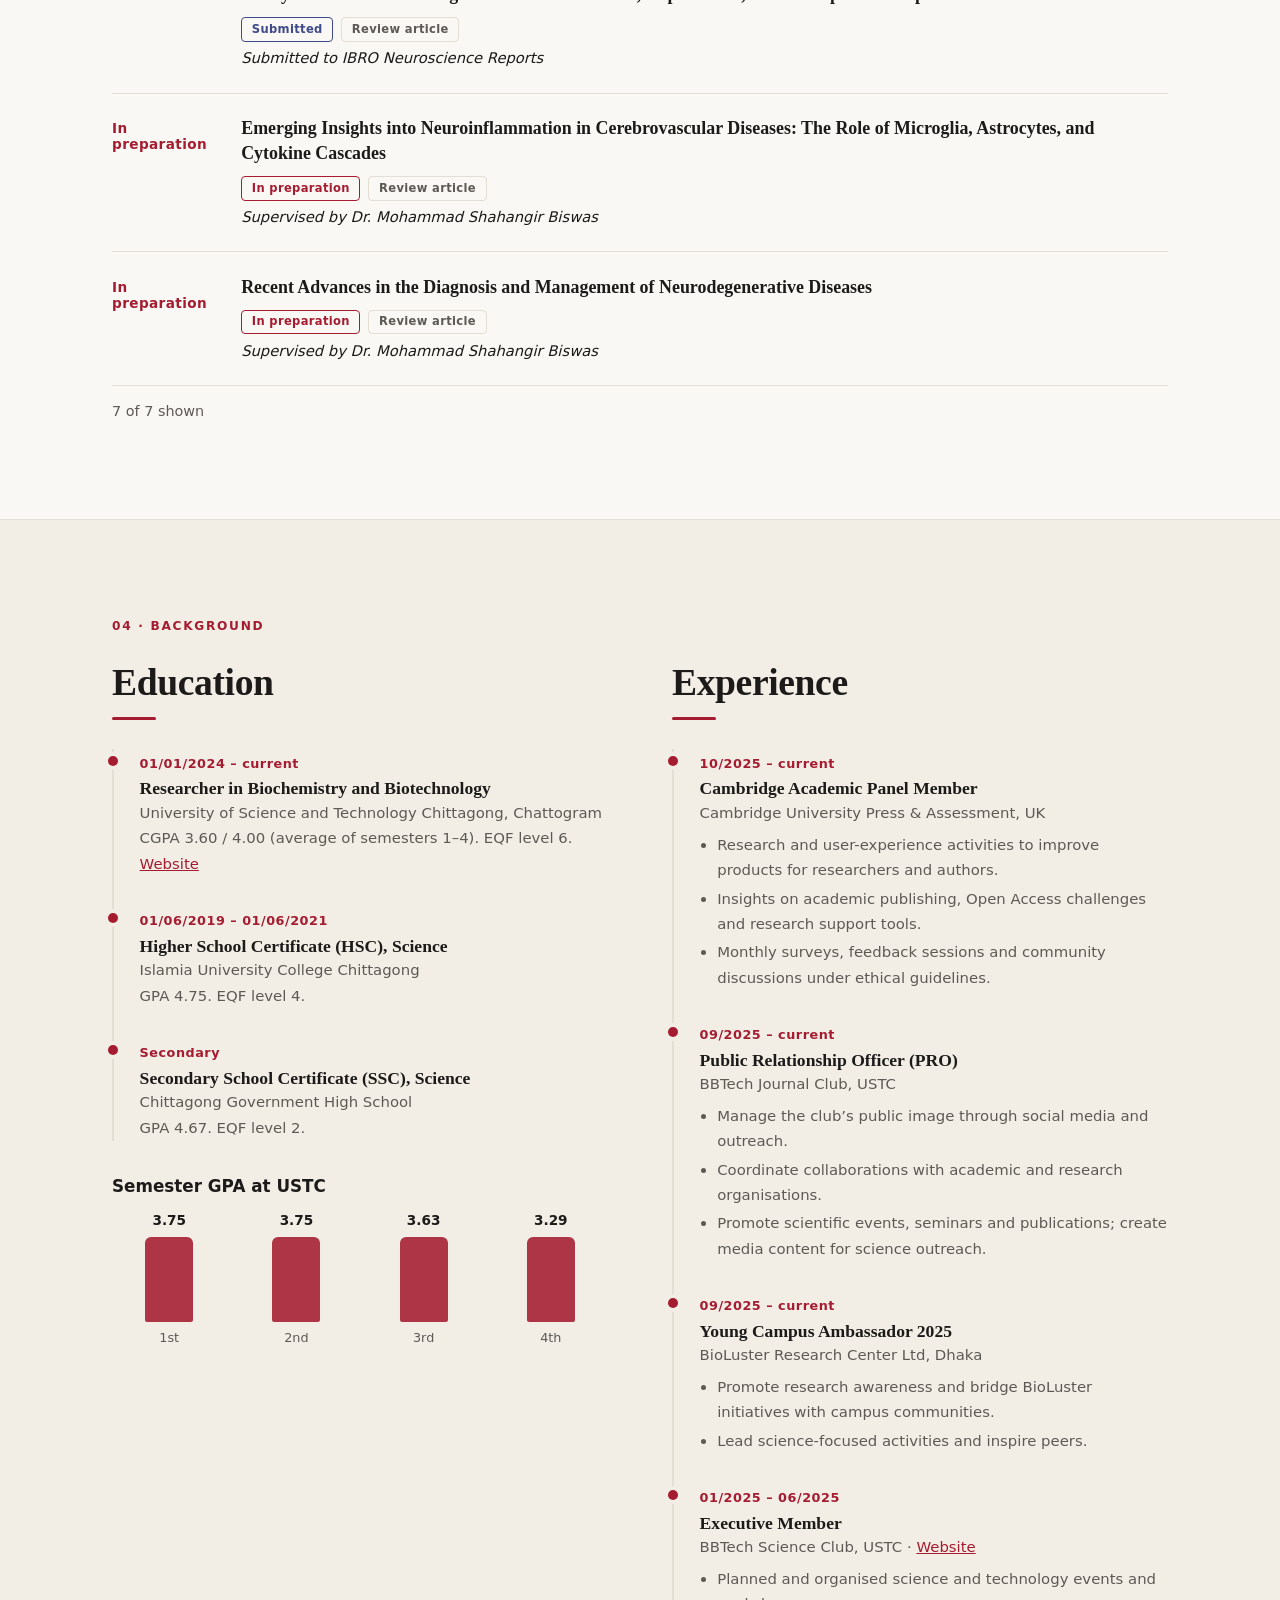
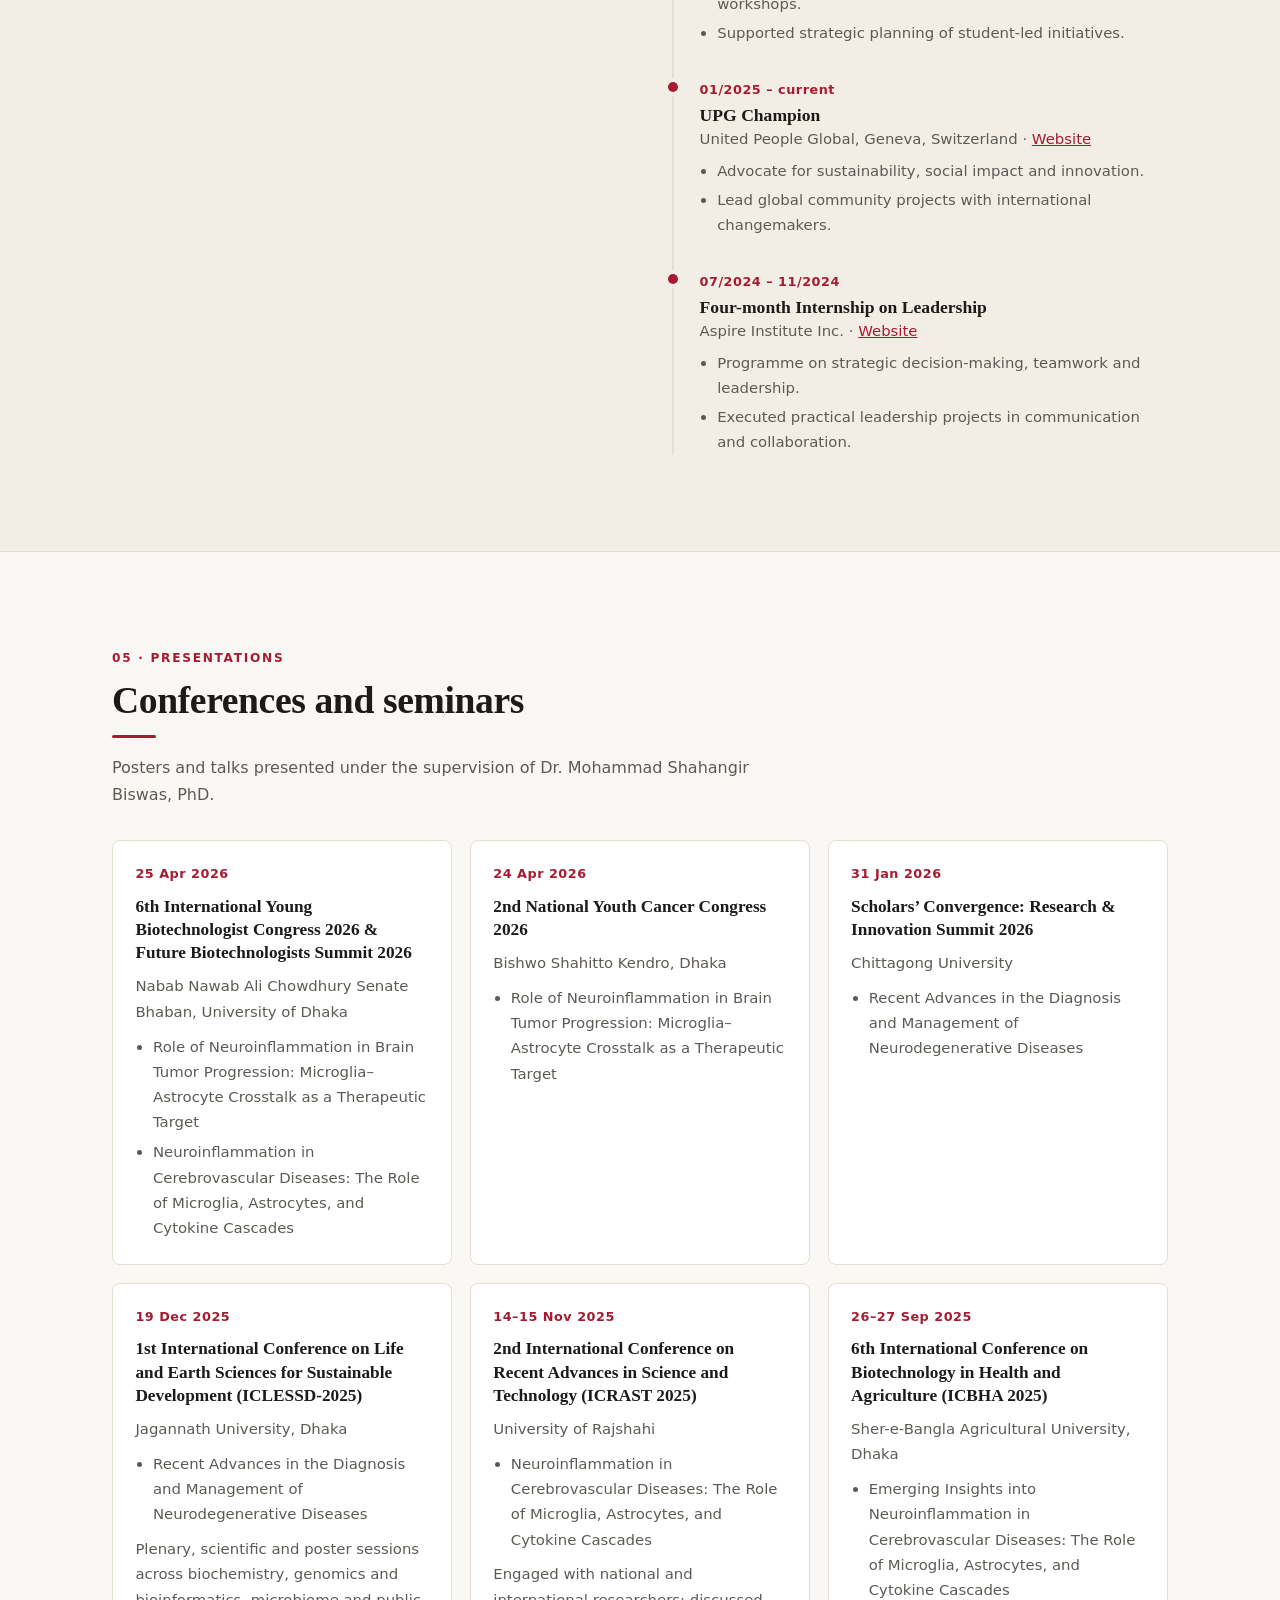
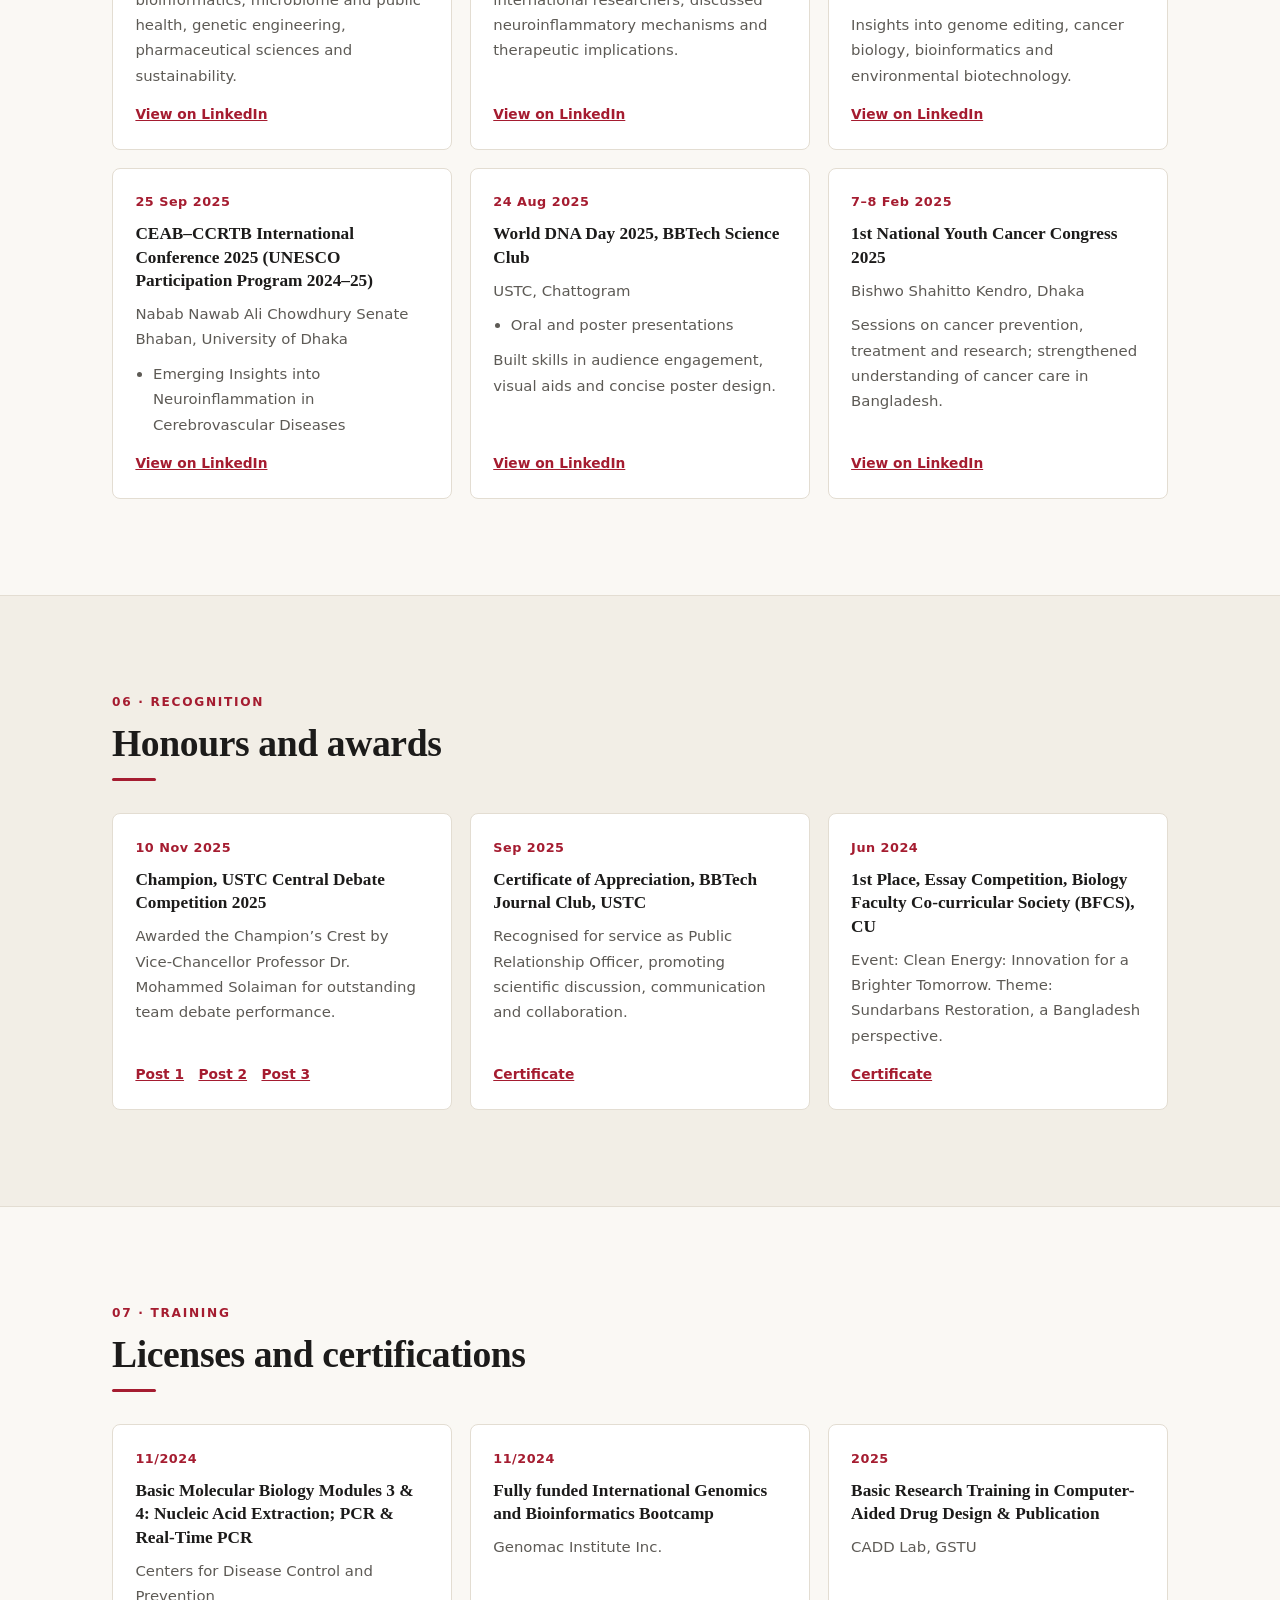
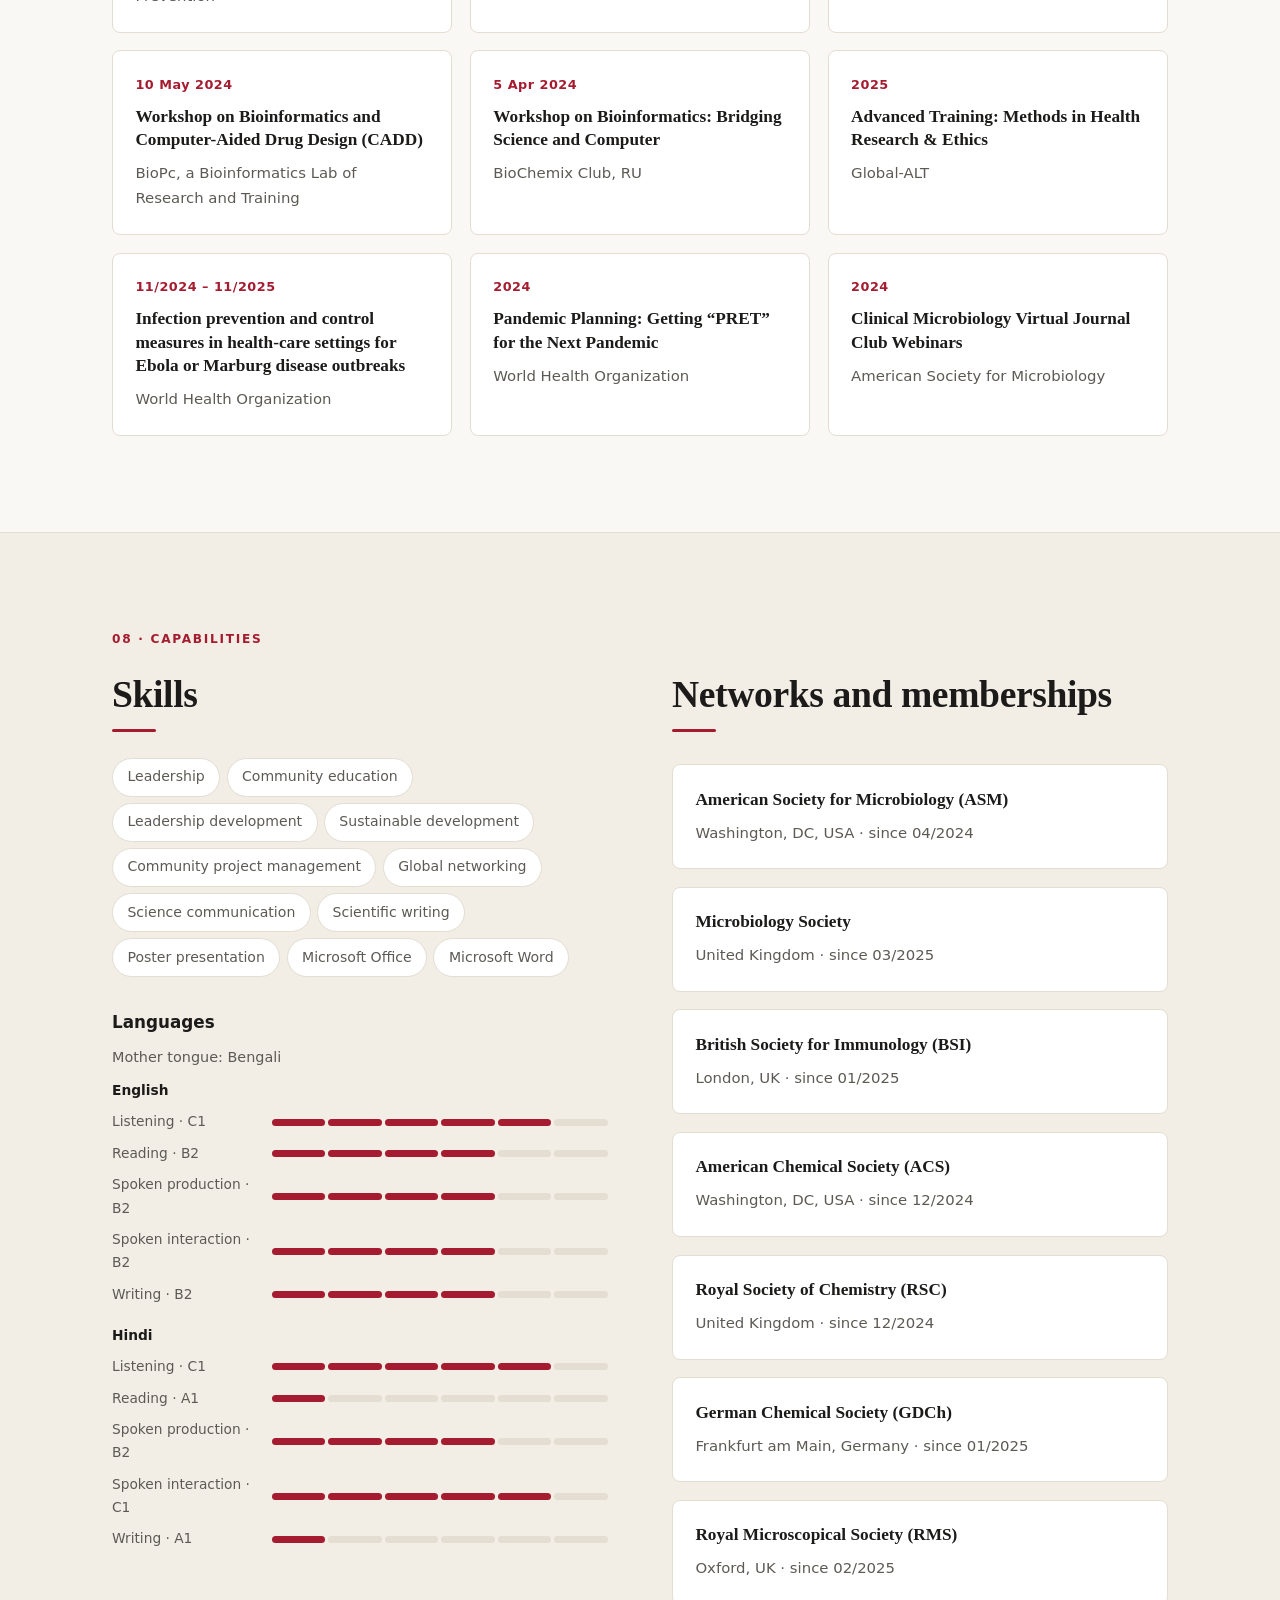
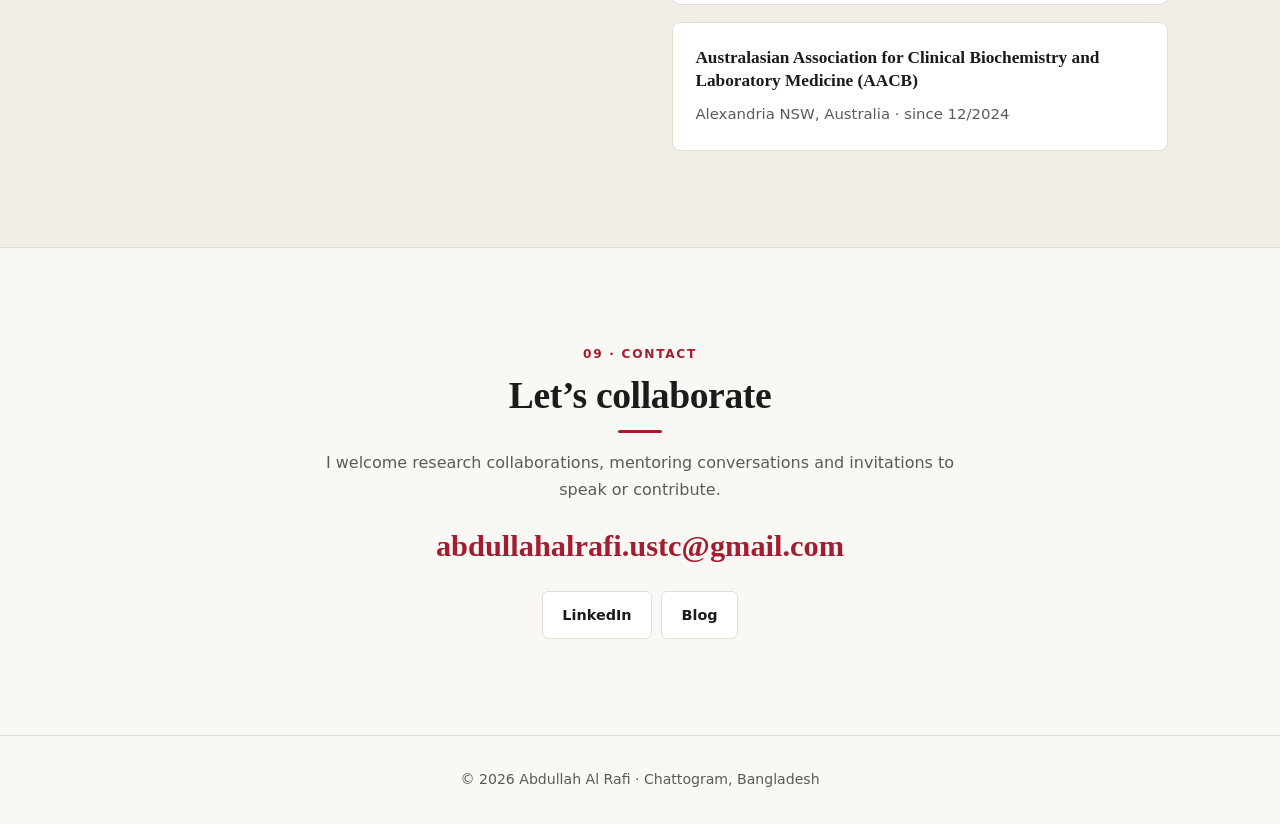
==== commit 538f6911: "Add Google site verification meta tag Added Google site verification meta tag for SEO." ====
--- a/index.html
+++ b/index.html
@@ -4,13 +4,14 @@
 <meta charset="utf-8">
 <meta name="viewport" content="width=device-width, initial-scale=1">
 <title>Abdullah Al Rafi – Biochemistry, Neurobiology and Bioinformatics</title>
-<meta name="description" content="Abdullah Al Rafi: Researcher in Biochemistry and Biotechnology at USTC. Neurobiology, bioinformatics and drug design research.">
+<meta name="description" content=" Abdullah Al Rafi: Researcher in Biochemistry and Biotechnology at USTC. Neurobiology, bioinformatics and drug design research.">
 <meta name="theme-color" content="#a51c30">
 <link rel="preconnect" href="https://fonts.googleapis.com">
 <link rel="preconnect" href="https://fonts.gstatic.com" crossorigin>
 <link href="https://fonts.googleapis.com/css2?family=Inter:wght@400;500;600&family=Source+Serif+4:ital,opsz,wght@0,8..60,400;0,8..60,600;0,8..60,700;1,8..60,400&display=swap" rel="stylesheet">
 <link rel="stylesheet" href="style.css">
 </head>
+  <meta name="google-site-verification" content="WdBU_PtEY-J6c0Tf-3TswW2gPc8OXOInvFaAa0X-6Qs" />
 <body>
 <a class="skip" href="#about">Skip to content</a>
 <div id="bar" aria-hidden="true"></div>
